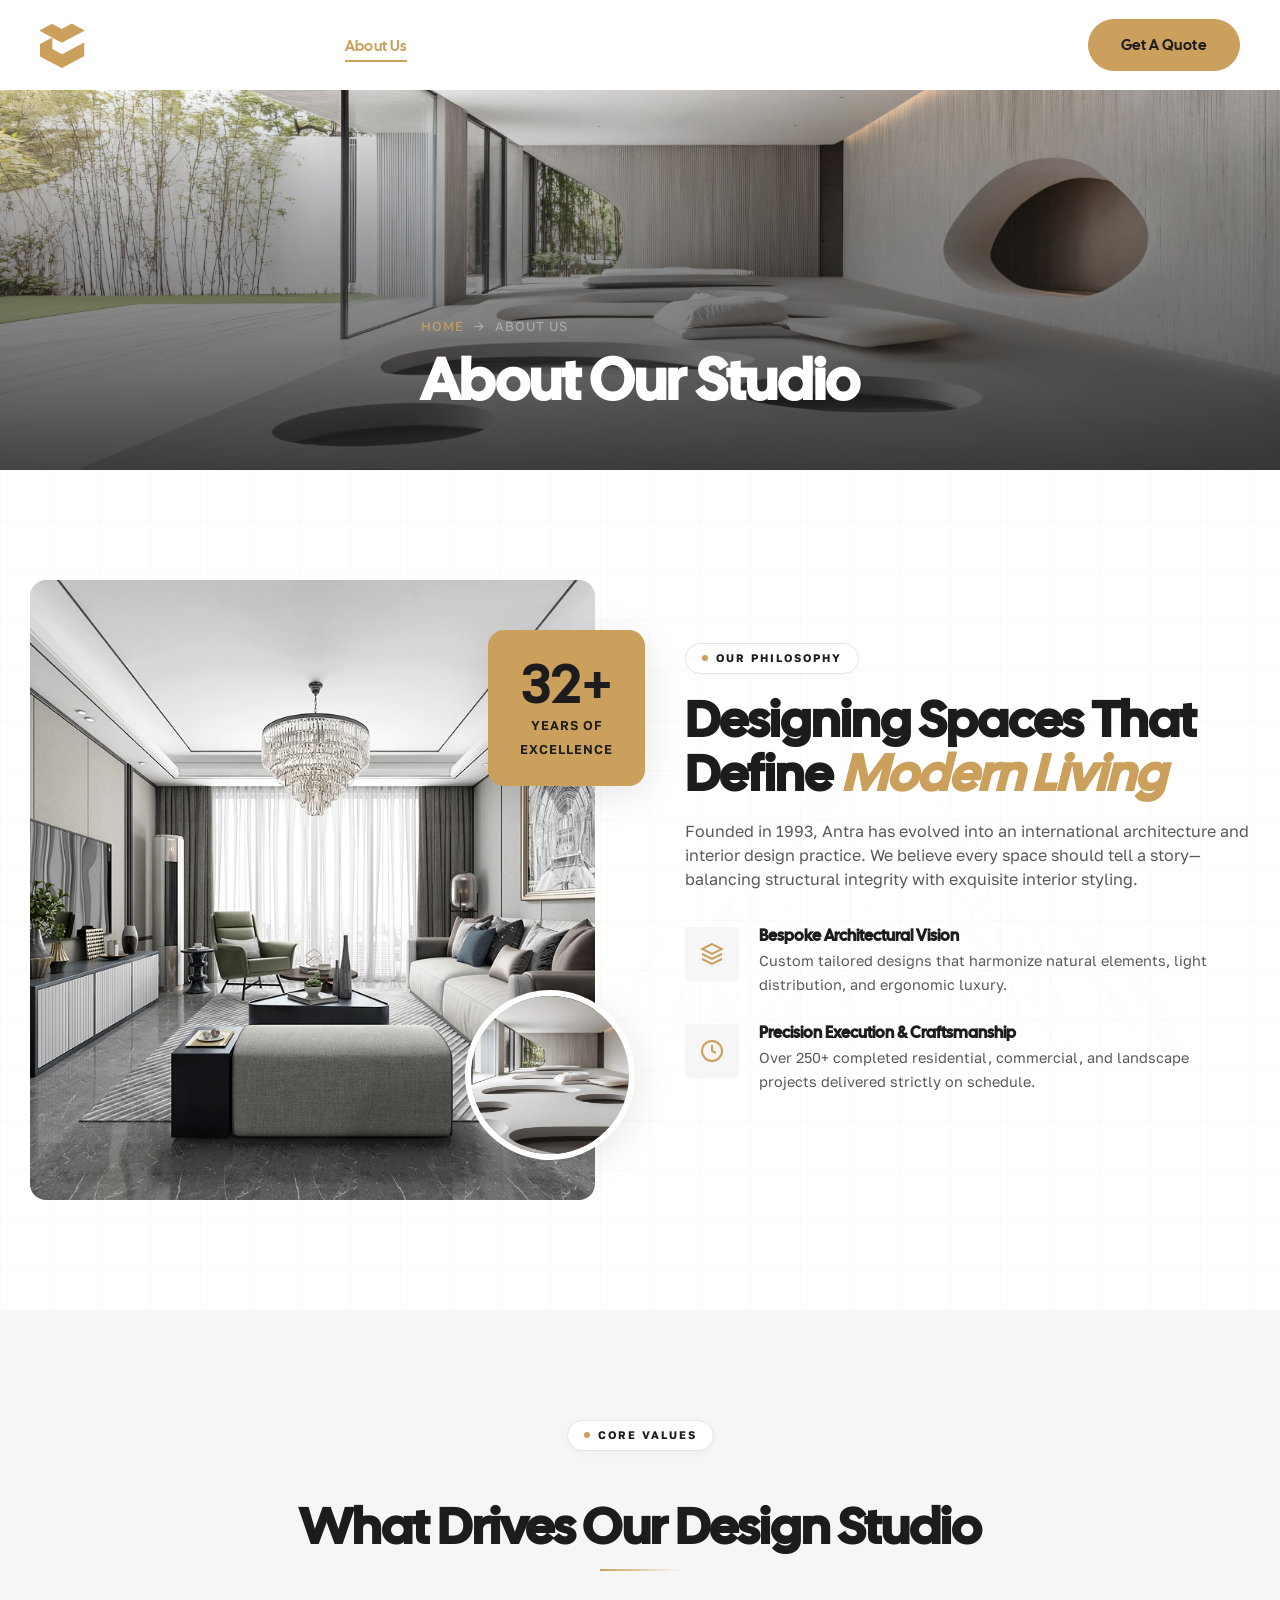
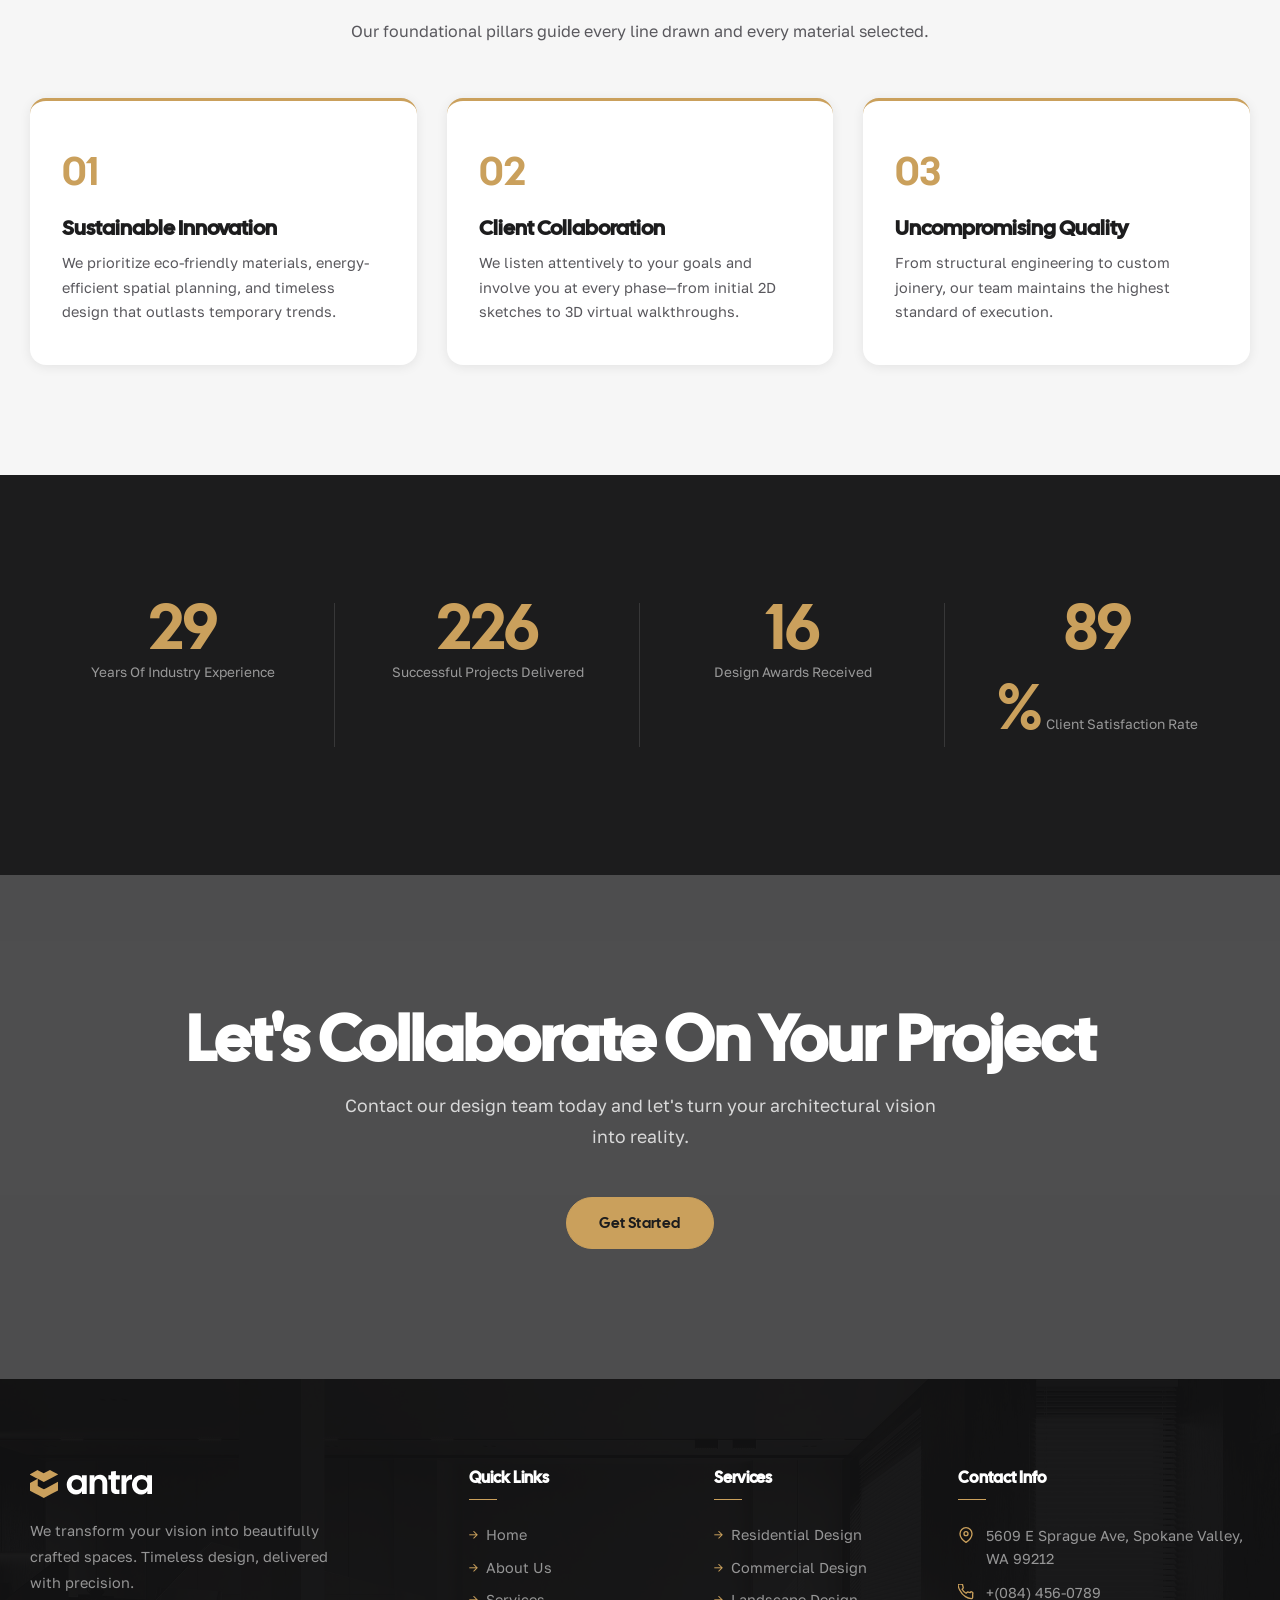
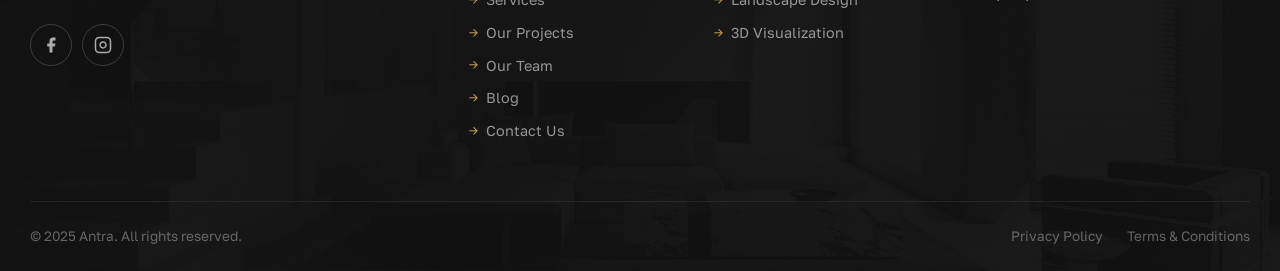
==== about.html @ c355e854 "Add new About Us and Our Team pages extracted from new zips with full animations and nav integration" ====
<!DOCTYPE html>
<html lang="en">
<head>
  <meta charset="UTF-8">
  <meta name="viewport" content="width=device-width, initial-scale=1.0">
  <title>About Us – Antra Architecture & Interior Design</title>
  <meta name="description" content="Learn about Antra's 32-year legacy of architectural excellence, spatial innovation, and interior design craftsmanship.">
  <link rel="preconnect" href="https://fonts.googleapis.com">
  <link rel="preconnect" href="https://fonts.gstatic.com" crossorigin>
  <link href="https://fonts.googleapis.com/css2?family=Cal+Sans&family=Golos+Text:wght@400;500;600;700;800;900&display=swap" rel="stylesheet">
  <link rel="stylesheet" href="assets/css/style.css">
</head>
<body>
  <!-- PAGE LOADER -->
  <div class="page-loader" id="page-loader">
    <div class="loader-inner">
      <div class="loader-logo">ANTRA</div>
      <div class="loader-bar"><div class="loader-bar-fill"></div></div>
    </div>
  </div>

  <!-- HEADER -->
  <header class="site-header scrolled" id="site-header">
    <div class="header-inner">
      <a href="index.html" class="logo">
        <img src="assets/images/logo.svg" alt="Antra Logo" onerror="this.style.display='none'; this.nextElementSibling.style.display='block'">
        <span class="logo-text" style="display:none">ANTRA</span>
      </a>
      <nav class="main-nav" id="main-nav">
        <ul>
          <li><a href="index.html">Home</a></li>
          <li><a href="about.html" class="active">About Us</a></li>
          <li><a href="services.html">Services</a></li>
          <li><a href="projects.html">Projects</a></li>
          <li><a href="team.html">Our Team</a></li>
          <li><a href="blog.html">Blog</a></li>
          <li><a href="contact.html">Contact Us</a></li>
        </ul>
      </nav>
      <div class="header-actions">
        <a href="tel:+4801236789" class="header-phone">
          <svg width="16" height="16" viewBox="0 0 24 24" fill="none" stroke="currentColor" stroke-width="2"><path d="M22 16.92v3a2 2 0 01-2.18 2 19.79 19.79 0 01-8.63-3.07A19.5 19.5 0 013.07 9.81 19.79 19.79 0 01.01 1.18 2 2 0 012 0h3a2 2 0 012 1.72c.127.96.361 1.903.7 2.81a2 2 0 01-.45 2.11L6.09 7.91a16 16 0 006 6l1.27-1.27a2 2 0 012.11-.45c.907.339 1.85.573 2.81.7A2 2 0 0122 14.92z"/></svg>
          (+480) 123 678 900
        </a>
        <a href="contact.html" class="btn btn-primary">Get a Quote</a>
        <button class="menu-toggle" id="menu-toggle" aria-label="Toggle menu"><span></span><span></span><span></span></button>
      </div>
    </div>
  </header>

  <!-- PAGE HERO -->
  <section class="page-hero" style="background-image: url('assets/images/breadcrumb-df.jpg')">
    <div class="page-hero-overlay"></div>
    <div class="container">
      <div class="page-hero-content">
        <div class="breadcrumb"><a href="index.html">Home</a><span>→</span><span>About Us</span></div>
        <h1 class="page-hero-title">About Our Studio</h1>
      </div>
    </div>
  </section>

  <!-- ABOUT INTRO / STORY -->
  <section class="section sketch-bg sketch-bg-1 blueprint-grid-bg">
    <div class="container">
      <div class="about-grid">
        <div class="about-images" data-anim="fadeRight">
          <div class="about-img-main">
            <img src="assets/images/h1-banner01.jpg" alt="Antra Architecture Studio" loading="lazy">
          </div>
          <div class="about-img-badge">
            <img src="assets/images/h1-slider1-280x300.jpg" alt="Design Detail" loading="lazy">
          </div>
          <div class="about-stat-card">
            <span class="stat-num">32+</span>
            <span class="stat-label">Years of<br>Excellence</span>
          </div>
        </div>

        <div class="about-content" data-anim="fadeLeft">
          <span class="section-tag">OUR PHILOSOPHY</span>
          <h2 class="section-title">Designing Spaces That Define <em>Modern Living</em></h2>
          <p class="section-desc">Founded in 1993, Antra has evolved into an international architecture and interior design practice. We believe every space should tell a story—balancing structural integrity with exquisite interior styling.</p>

          <div class="about-features" data-anim-stagger style="margin-top:30px">
            <div class="feature-item">
              <div class="feature-icon">
                <svg width="24" height="24" viewBox="0 0 24 24" fill="none" stroke="currentColor" stroke-width="2"><path d="M12 2L2 7l10 5 10-5-10-5zM2 17l10 5 10-5M2 12l10 5 10-5"/></svg>
              </div>
              <div class="feature-text">
                <h3>Bespoke Architectural Vision</h3>
                <p>Custom tailored designs that harmonize natural elements, light distribution, and ergonomic luxury.</p>
              </div>
            </div>

            <div class="feature-item">
              <div class="feature-icon">
                <svg width="24" height="24" viewBox="0 0 24 24" fill="none" stroke="currentColor" stroke-width="2"><circle cx="12" cy="12" r="10"/><path d="M12 6v6l4 2"/></svg>
              </div>
              <div class="feature-text">
                <h3>Precision Execution & Craftsmanship</h3>
                <p>Over 250+ completed residential, commercial, and landscape projects delivered strictly on schedule.</p>
              </div>
            </div>
          </div>
        </div>
      </div>
    </div>
  </section>

  <!-- MISSION & VISION VALUES -->
  <section class="section" style="background: var(--color-bg-light)">
    <div class="container">
      <div class="section-header centered" data-anim="fadeUp">
        <span class="section-tag">CORE VALUES</span>
        <h2 class="section-title">What drives our design studio</h2>
        <p class="section-desc">Our foundational pillars guide every line drawn and every material selected.</p>
      </div>

      <div style="display:grid; grid-template-columns: repeat(3, 1fr); gap: 30px; margin-top: 50px;" data-anim-stagger>
        <div style="background:var(--color-white); padding: 40px 32px; border-radius: 16px; box-shadow: var(--shadow-sm); border-top: 3px solid var(--color-primary);">
          <div style="font-family:var(--font-heading); font-size: 2.5rem; color: var(--color-primary); margin-bottom: 16px;">01</div>
          <h3 style="font-size: 1.3rem; margin-bottom: 12px; color: var(--color-secondary);">Sustainable Innovation</h3>
          <p style="font-size: 0.9rem; color: var(--color-text); line-height: 1.7;">We prioritize eco-friendly materials, energy-efficient spatial planning, and timeless design that outlasts temporary trends.</p>
        </div>

        <div style="background:var(--color-white); padding: 40px 32px; border-radius: 16px; box-shadow: var(--shadow-sm); border-top: 3px solid var(--color-primary);">
          <div style="font-family:var(--font-heading); font-size: 2.5rem; color: var(--color-primary); margin-bottom: 16px;">02</div>
          <h3 style="font-size: 1.3rem; margin-bottom: 12px; color: var(--color-secondary);">Client Collaboration</h3>
          <p style="font-size: 0.9rem; color: var(--color-text); line-height: 1.7;">We listen attentively to your goals and involve you at every phase—from initial 2D sketches to 3D virtual walkthroughs.</p>
        </div>

        <div style="background:var(--color-white); padding: 40px 32px; border-radius: 16px; box-shadow: var(--shadow-sm); border-top: 3px solid var(--color-primary);">
          <div style="font-family:var(--font-heading); font-size: 2.5rem; color: var(--color-primary); margin-bottom: 16px;">03</div>
          <h3 style="font-size: 1.3rem; margin-bottom: 12px; color: var(--color-secondary);">Uncompromising Quality</h3>
          <p style="font-size: 0.9rem; color: var(--color-text); line-height: 1.7;">From structural engineering to custom joinery, our team maintains the highest standard of execution.</p>
        </div>
      </div>
    </div>
  </section>

  <!-- STATS -->
  <section class="stats-section">
    <div class="container">
      <div class="stats-grid" data-anim-stagger>
        <div class="stat-item">
          <span class="stat-value" data-target="32">0</span>
          <span class="stat-desc">Years of industry experience</span>
        </div>
        <div class="stat-item">
          <span class="stat-value" data-target="250">0</span>
          <span class="stat-desc">Successful projects delivered</span>
        </div>
        <div class="stat-item">
          <span class="stat-value" data-target="18">0</span>
          <span class="stat-desc">Design awards received</span>
        </div>
        <div class="stat-item">
          <span class="stat-value" data-target="99">0</span>
          <span class="stat-suffix">%</span>
          <span class="stat-desc">Client satisfaction rate</span>
        </div>
      </div>
    </div>
  </section>

  <!-- CTA BANNER -->
  <section class="cta-section" style="background-image: url('assets/images/foter-bg.jpg')">
    <div class="cta-overlay"></div>
    <div class="container">
      <div class="cta-content" data-anim="fadeUp">
        <h2>Let's Collaborate on Your Project</h2>
        <p>Contact our design team today and let's turn your architectural vision into reality.</p>
        <a href="contact.html" class="btn btn-primary">Get Started</a>
      </div>
    </div>
  </section>

  <!-- FOOTER -->
  <footer class="site-footer" style="background-image: url('assets/images/foter-bg.jpg')">
    <div class="footer-overlay"></div>
    <div class="container">
      <div class="footer-grid">
        <div class="footer-brand">
          <a href="index.html" class="footer-logo"><img src="assets/images/logo.svg" alt="Antra" onerror="this.style.display='none'; this.nextElementSibling.style.display='block'"><span style="display:none;font-size:2rem;font-family:'Cal Sans',sans-serif;color:#fff">ANTRA</span></a>
          <p>We transform your vision into beautifully crafted spaces. Timeless design, delivered with precision.</p>
          <div class="footer-social">
            <a href="#" aria-label="Facebook"><svg width="18" height="18" viewBox="0 0 24 24" fill="currentColor"><path d="M18 2h-3a5 5 0 00-5 5v3H7v4h3v8h4v-8h3l1-4h-4V7a1 1 0 011-1h3z"/></svg></a>
            <a href="#" aria-label="Instagram"><svg width="18" height="18" viewBox="0 0 24 24" fill="none" stroke="currentColor" stroke-width="2"><rect x="2" y="2" width="20" height="20" rx="5"/><path d="M16 11.37A4 4 0 1112.63 8 4 4 0 0116 11.37z"/></svg></a>
          </div>
        </div>
        <div class="footer-col"><h4>Quick Links</h4><ul><li><a href="index.html">Home</a></li><li><a href="about.html">About Us</a></li><li><a href="services.html">Services</a></li><li><a href="projects.html">Our Projects</a></li><li><a href="team.html">Our Team</a></li><li><a href="blog.html">Blog</a></li><li><a href="contact.html">Contact Us</a></li></ul></div>
        <div class="footer-col"><h4>Services</h4><ul><li><a href="services.html">Residential Design</a></li><li><a href="services.html">Commercial Design</a></li><li><a href="services.html">Landscape Design</a></li><li><a href="services.html">3D Visualization</a></li></ul></div>
        <div class="footer-col"><h4>Contact Info</h4><ul class="footer-contact-list"><li><svg width="16" height="16" viewBox="0 0 24 24" fill="none" stroke="currentColor" stroke-width="2"><path d="M21 10c0 7-9 13-9 13s-9-6-9-13a9 9 0 0118 0z"/><circle cx="12" cy="10" r="3"/></svg>5609 E Sprague Ave, Spokane Valley, WA 99212</li><li><svg width="16" height="16" viewBox="0 0 24 24" fill="none" stroke="currentColor" stroke-width="2"><path d="M22 16.92v3a2 2 0 01-2.18 2 19.79 19.79 0 01-8.63-3.07A19.5 19.5 0 013.07 9.81 19.79 19.79 0 01.01 1.18 2 2 0 012 0h3a2 2 0 012 1.72c.127.96.361 1.903.7 2.81a2 2 0 01-.45 2.11L6.09 7.91a16 16 0 006 6l1.27-1.27a2 2 0 012.11-.45c.907.339 1.85.573 2.81.7A2 2 0 0122 14.92z"/></svg>+(084) 456-0789</li></ul></div>
      </div>
      <div class="footer-bottom">
        <p>© 2025 Antra. All rights reserved.</p>
        <div class="footer-bottom-links"><a href="#">Privacy Policy</a><a href="#">Terms & Conditions</a></div>
      </div>
    </div>
  </footer>
  <button class="scroll-top" id="scroll-top" aria-label="Scroll to top">↑</button>
  <script src="assets/js/main.js"></script>
</body>
</html>
---- assets/css/style.css ----
/* ============================================================
   ANTRA – Architecture & Interior Design
   Exact Theme Colors & Fonts from demo2.themelexus.com/antra/
   ============================================================ */

/* ---- Google Fonts ----------------------------------------- */
@import url('https://fonts.googleapis.com/css2?family=Cal+Sans&family=Golos+Text:wght@400;500;600;700;800;900&display=swap');

/* ---- Exact Theme CSS Variables (from --e-global-color-*) -- */
:root {
  /* EXACT COLORS from live theme */
  --color-primary:     #caa05c;   /* --e-global-color-primary  */
  --color-primary-dk:  #a07a3a;   /* darker shade for hover    */
  --color-primary-lt:  #d4b37a;   /* lighter shade             */
  --color-secondary:   #1c1c1d;   /* --e-global-color-secondary */
  --color-text:        #59585d;   /* --e-global-color-text     */
  --color-lighter:     #9f9fa4;   /* --e-global-color-lighter  */
  --color-dark:        #000000;   /* --e-global-color-dark     */
  --color-border:      #e3e3e8;   /* --e-global-color-border   */
  --color-bg-field:    #f6f6f6;   /* --e-global-color-backgroundfield */
  --color-white:       #ffffff;

  /* Derived */
  --color-dark-rich:   #1c1c1d;
  --color-dark-deeper: #111112;
  --color-bg-light:    #f6f6f6;
  --color-bg-section:  #f2f0eb;

  /* Fonts — exact from theme */
  --font-heading: 'Cal Sans', 'HelveticaNeue-Light', 'Helvetica Neue', Helvetica, Arial, serif;
  --font-body:    'Golos Text', 'HelveticaNeue-Light', 'Helvetica Neue', Helvetica, Arial, sans-serif;

  /* Layout */
  --header-h:       90px;
  --container-max:  1410px;
  --section-pad:    110px;
  --radius:         4px;
  --radius-lg:      16px;
  --radius-pill:    100px;

  /* Motion */
  --ease:       cubic-bezier(0.4, 0, 0.2, 1);
  --ease-out:   cubic-bezier(0, 0, 0.2, 1);
  --ease-spring:cubic-bezier(0.34, 1.56, 0.64, 1);
  --dur:        0.4s;

  --shadow-sm:  0 2px 12px rgba(0,0,0,0.08);
  --shadow:     0 8px 40px rgba(0,0,0,0.10);
  --shadow-lg:  0 20px 60px rgba(0,0,0,0.14);
  --shadow-xl:  0 30px 80px rgba(0,0,0,0.18);
}

/* ---- Reset & Base ----------------------------------------- */
*, *::before, *::after { box-sizing: border-box; margin: 0; padding: 0; }

html { scroll-behavior: smooth; font-size: 16px; -webkit-text-size-adjust: 100%; }

body {
  font-family: var(--font-body);
  color: var(--color-text);
  background: var(--color-white);
  line-height: 1.5;
  overflow-x: hidden;
  -webkit-font-smoothing: antialiased;
  -moz-osx-font-smoothing: grayscale;
}

img { max-width: 100%; height: auto; display: block; }
a { text-decoration: none; color: inherit; transition: color var(--dur) var(--ease); }
ul { list-style: none; }
button { cursor: pointer; border: none; background: none; font-family: inherit; }
::selection { background: var(--color-primary); color: var(--color-white); text-shadow: none; }

/* ---- Container -------------------------------------------- */
.container {
  max-width: var(--container-max);
  margin: 0 auto;
  padding: 0 30px;
}
@media (max-width: 767px) { .container { padding: 0 15px; } }

.section { padding: var(--section-pad) 0; }

/* ---- Typography ------------------------------------------- */
h1, h2, h3, h4, h5, h6 {
  font-family: var(--font-heading);
  color: var(--color-secondary);
  line-height: 1.066666;
  margin: 0 0 .8em;
  text-transform: capitalize;
}

h1 { font-size: clamp(3rem, 6vw, 5rem); }
h2 { font-size: clamp(2.2rem, 4vw, 3.75rem); }
h3 { font-size: clamp(1.8rem, 3vw, 3.125rem); }
h4 { font-size: clamp(1.5rem, 2.5vw, 2.5rem); }
h5 { font-size: 1.875rem; }
h6 { font-size: 1.25rem; }

/* ---- Section Tag (Pill style with dot as in live screenshot) ---- */
.section-tag {
  display: inline-flex;
  align-items: center;
  gap: 8px;
  font-family: var(--font-body);
  font-size: 11px;
  font-weight: 700;
  letter-spacing: 2px;
  text-transform: uppercase;
  color: var(--color-secondary);
  background: var(--color-white);
  border: 1px solid var(--color-border);
  padding: 6px 16px;
  border-radius: var(--radius-pill);
  margin-bottom: 18px;
  box-shadow: 0 2px 10px rgba(0,0,0,0.03);
}

.section-tag::before {
  content: '';
  width: 6px;
  height: 6px;
  border-radius: 50%;
  background: var(--color-primary);
  display: inline-block;
}

/* ---- Heading Sketch Line Accents -------------------------- */
.section-title {
  font-size: clamp(2rem, 4vw, 3.4rem);
  line-height: 1.066666;
  color: var(--color-secondary);
  margin-bottom: 18px;
  text-transform: capitalize;
  position: relative;
}

.section-title em { font-style: italic; color: var(--color-primary); }

/* Architectural sketch line below section titles */
.section-header.centered .section-title::after,
.section-title.has-sketch-line::after {
  content: '';
  display: block;
  width: 80px;
  height: 2px;
  background: linear-gradient(90deg, var(--color-primary) 0%, transparent 100%);
  margin: 16px auto 0;
  position: relative;
}

.section-header:not(.centered) .section-title::after {
  content: '';
  display: block;
  width: 80px;
  height: 2px;
  background: linear-gradient(90deg, var(--color-primary) 0%, transparent 100%);
  margin-top: 16px;
}

/* ---- Architectural Background Sketch Overlay Classes ------ */
.sketch-bg {
  position: relative;
}

.sketch-bg::before {
  content: '';
  position: absolute;
  inset: 0;
  background-repeat: no-repeat;
  background-position: center right;
  background-size: contain;
  opacity: 0.14;
  pointer-events: none;
  z-index: 0;
}

/* Single right sketch */
.sketch-bg-1::before {
  background-image: url('../images/h1-bg01.png');
  background-position: center right;
  background-size: 650px;
  opacity: 0.16;
}

/* Single left sketch */
.sketch-bg-2::before {
  background-image: url('../images/h1-bg02.png');
  background-position: center left;
  background-size: 650px;
  opacity: 0.16;
}

/* Center full-width building wireframe sketch */
.sketch-bg-4::before {
  background-image: url('../images/h1-bg04.png');
  background-position: center center;
  background-size: cover;
  opacity: 0.12;
}

/* Deco sketch overlay */
.sketch-bg-deco::before {
  background-image: url('../images/Deco-contact-2.png');
  background-position: top right;
  background-size: 420px;
  opacity: 0.18;
}

/* Dual-sided architectural wireframe sketch (both left & right sides, as in live screenshot) */
.sketch-bg-both {
  position: relative;
}
.sketch-bg-both::before {
  content: '';
  position: absolute;
  inset: 0;
  background-image: url('../images/h1-bg01.png'), url('../images/h1-bg02.png');
  background-position: bottom left, bottom right;
  background-repeat: no-repeat, no-repeat;
  background-size: 550px auto, 550px auto;
  opacity: 0.16;
  pointer-events: none;
  z-index: 0;
}

/* Newsletter section light-bg architectural wireframe (matching exact live screenshot) */
.sketch-bg-newsletter {
  position: relative;
  background-color: #faf9f6 !important;
}
.sketch-bg-newsletter::before {
  content: '';
  position: absolute;
  inset: 0;
  background-image: url('../images/h1-bg04.png'), url('../images/h1-bg01.png');
  background-position: center center, center right;
  background-repeat: no-repeat, no-repeat;
  background-size: cover, 600px auto;
  opacity: 0.18;
  pointer-events: none;
  z-index: 0;
}
.sketch-bg-newsletter::after {
  content: '';
  position: absolute;
  inset: 0;
  background-image: url('../images/h1-bg02.png');
  background-position: center left;
  background-repeat: no-repeat;
  background-size: 600px auto;
  opacity: 0.18;
  pointer-events: none;
  z-index: 0;
}

/* Structural Blueprint Grid Background Overlay */
.blueprint-grid-bg {
  position: relative;
}
.blueprint-grid-bg::after {
  content: '';
  position: absolute;
  inset: 0;
  background-image: 
    linear-gradient(to right, rgba(202, 160, 92, 0.05) 1px, transparent 1px),
    linear-gradient(to bottom, rgba(202, 160, 92, 0.05) 1px, transparent 1px);
  background-size: 50px 50px;
  pointer-events: none;
  z-index: 0;
}

.section > .container {
  position: relative;
  z-index: 1;
}

.section-header {
  display: flex;
  justify-content: space-between;
  align-items: flex-end;
  margin-bottom: 55px;
  gap: 30px;
}

.section-header.centered {
  flex-direction: column;
  align-items: center;
  text-align: center;
}

.section-header.centered .section-desc { margin: 0 auto; }

/* ---- Buttons ---------------------------------------------- */
.btn {
  display: inline-flex;
  align-items: center;
  gap: 10px;
  padding: 14px 32px;
  font-family: var(--font-heading);
  font-size: 15px;
  font-weight: 400;
  letter-spacing: 0.4px;
  border-radius: var(--radius-pill);
  transition: all var(--dur) var(--ease);
  white-space: nowrap;
  text-transform: capitalize;
  position: relative;
  overflow: hidden;
}

.btn::before {
  content: '';
  position: absolute;
  inset: 0;
  background: rgba(255,255,255,0.12);
  opacity: 0;
  transition: opacity var(--dur);
}
.btn:hover::before { opacity: 1; }

.btn-primary {
  background: var(--color-primary);
  color: var(--color-secondary);
  border: 1px solid var(--color-primary);
}
.btn-primary:hover {
  background: var(--color-primary-dk);
  border-color: var(--color-primary-dk);
  color: var(--color-white);
  transform: translateY(-2px);
  box-shadow: 0 10px 30px rgba(202,160,92,0.35);
}

.btn-outline {
  border: 1px solid rgba(159,159,164,0.64);
  color: var(--color-secondary);
  background: transparent;
}
.btn-outline:hover {
  background: var(--color-secondary);
  color: var(--color-white);
  border-color: var(--color-secondary);
}

.btn-outline-light {
  border: 1px solid rgba(255,255,255,0.6);
  color: var(--color-white);
}
.btn-outline-light:hover {
  background: rgba(255,255,255,0.12);
  border-color: var(--color-white);
}

.btn-dark {
  background: var(--color-secondary);
  color: var(--color-white);
  border: 1px solid var(--color-secondary);
}
.btn-dark:hover {
  background: var(--color-primary);
  border-color: var(--color-primary);
  color: var(--color-secondary);
  transform: translateY(-2px);
}

.btn-light {
  background: var(--color-white);
  color: var(--color-secondary);
}
.btn-light:hover {
  background: var(--color-primary);
  color: var(--color-secondary);
  transform: translateY(-2px);
}

/* Arrow button style (from theme) */
.btn-arrow {
  font-family: var(--font-heading);
  font-size: 15px;
  border: 1px solid rgba(159,159,164,0.64);
  color: var(--color-secondary);
  padding: 9px 30px 9px 30px;
  border-radius: var(--radius-pill);
  display: inline-flex;
  align-items: center;
  gap: 10px;
  transition: all var(--dur) var(--ease);
}
.btn-arrow .arrow-icon {
  width: 36px; height: 36px;
  background: var(--color-primary);
  border-radius: 50%;
  display: flex;
  align-items: center;
  justify-content: center;
  color: var(--color-white);
  transform: rotate(-45deg);
  transition: transform var(--dur) var(--ease-spring);
  flex-shrink: 0;
}
.btn-arrow:hover .arrow-icon { transform: rotate(0deg); }
.btn-arrow:hover { border-color: var(--color-secondary); }

/* ============================================================
   SCROLL ANIMATIONS — defined upfront
   ============================================================ */

/* Base: all animatable elements start invisible */
[data-anim] {
  opacity: 0;
  will-change: transform, opacity;
  transition: opacity 0.8s var(--ease-out), transform 0.8s var(--ease-out);
}

[data-anim="fadeUp"]       { transform: translateY(50px); }
[data-anim="fadeDown"]     { transform: translateY(-50px); }
[data-anim="fadeLeft"]     { transform: translateX(-60px); }
[data-anim="fadeRight"]    { transform: translateX(60px); }
[data-anim="zoomIn"]       { transform: scale(0.85); }
[data-anim="zoomOut"]      { transform: scale(1.15); }
[data-anim="flipX"]        { transform: perspective(1000px) rotateX(-20deg); }
[data-anim="slideUp"]      { transform: translateY(80px); }

/* Staggered children */
[data-anim-stagger] > * {
  opacity: 0;
  transform: translateY(40px);
  transition: opacity 0.6s var(--ease-out), transform 0.6s var(--ease-out);
}
[data-anim-stagger].in-view > *:nth-child(1)  { transition-delay: 0.05s; }
[data-anim-stagger].in-view > *:nth-child(2)  { transition-delay: 0.15s; }
[data-anim-stagger].in-view > *:nth-child(3)  { transition-delay: 0.25s; }
[data-anim-stagger].in-view > *:nth-child(4)  { transition-delay: 0.35s; }
[data-anim-stagger].in-view > *:nth-child(5)  { transition-delay: 0.45s; }
[data-anim-stagger].in-view > *:nth-child(6)  { transition-delay: 0.55s; }
[data-anim-stagger].in-view > *:nth-child(7)  { transition-delay: 0.65s; }
[data-anim-stagger].in-view > *:nth-child(8)  { transition-delay: 0.75s; }
[data-anim-stagger].in-view > *:nth-child(n+9){ transition-delay: 0.85s; }
[data-anim-stagger].in-view > * { opacity: 1; transform: none; }

/* Triggered state */
[data-anim].in-view { opacity: 1; transform: none; }

/* Delay utilities */
[data-delay="100"] { transition-delay: 0.1s; }
[data-delay="200"] { transition-delay: 0.2s; }
[data-delay="300"] { transition-delay: 0.3s; }
[data-delay="400"] { transition-delay: 0.4s; }
[data-delay="500"] { transition-delay: 0.5s; }
[data-delay="600"] { transition-delay: 0.6s; }
[data-delay="700"] { transition-delay: 0.7s; }

/* Text reveal wipe */
.text-reveal-wrap { overflow: hidden; }
.text-reveal {
  display: block;
  transform: translateY(110%);
  transition: transform 0.85s var(--ease-out);
}
.text-reveal.in-view { transform: translateY(0); }

/* Line draw (for dividers) */
.line-draw {
  display: block;
  width: 0;
  height: 2px;
  background: var(--color-primary);
  transition: width 1.2s var(--ease-out);
}
.line-draw.in-view { width: 100%; }

/* Parallax wrapper */
.parallax-img { overflow: hidden; }
.parallax-img img {
  transform: scale(1.15);
  transition: transform 0.1s linear;
  will-change: transform;
}

/* ============================================================
   PAGE LOADER
   ============================================================ */
.page-loader {
  position: fixed;
  inset: 0;
  background: var(--color-secondary);
  z-index: 9999;
  display: flex;
  align-items: center;
  justify-content: center;
  transition: opacity 0.6s var(--ease), visibility 0.6s;
}
.page-loader.hidden { opacity: 0; visibility: hidden; pointer-events: none; }

.loader-inner {
  display: flex;
  flex-direction: column;
  align-items: center;
  gap: 20px;
}

.loader-logo {
  font-family: var(--font-heading);
  font-size: 3.5rem;
  color: var(--color-white);
  letter-spacing: 8px;
  animation: loaderPulse 1.8s ease infinite;
}

.loader-bar {
  width: 120px;
  height: 2px;
  background: rgba(255,255,255,0.15);
  border-radius: 2px;
  overflow: hidden;
}
.loader-bar-fill {
  height: 100%;
  background: var(--color-primary);
  animation: loaderFill 1.4s ease forwards;
}

@keyframes loaderPulse {
  0%, 100% { opacity: 1; }
  50% { opacity: 0.4; }
}
@keyframes loaderFill {
  from { width: 0; }
  to { width: 100%; }
}

/* ============================================================
   HEADER
   ============================================================ */
.site-header {
  position: fixed;
  top: 0; left: 0; right: 0;
  z-index: 996;
  height: var(--header-h);
  transition: background var(--dur) var(--ease), box-shadow var(--dur) var(--ease), height var(--dur);
}

.site-header.scrolled {
  background: rgba(255,255,255,0.97);
  backdrop-filter: blur(20px);
  -webkit-backdrop-filter: blur(20px);
  box-shadow: 0 1px 30px rgba(0,0,0,0.08);
  height: 74px;
}

.header-inner {
  display: flex;
  align-items: center;
  justify-content: space-between;
  height: 100%;
  padding: 0 40px;
  max-width: var(--container-max);
  margin: 0 auto;
}

/* Logo */
.logo { display: flex; align-items: center; gap: 0; }
.logo img { height: 46px; width: auto; transition: opacity var(--dur); }
.logo-text {
  font-family: var(--font-heading);
  font-size: 1.8rem;
  color: var(--color-white);
  letter-spacing: 4px;
  transition: color var(--dur);
}
.site-header.scrolled .logo-text { color: var(--color-secondary); }

/* Nav */
.main-nav ul { display: flex; align-items: center; gap: 38px; }

.main-nav a {
  font-family: var(--font-heading);
  font-size: 15px;
  color: var(--color-white);
  letter-spacing: 0.3px;
  text-transform: capitalize;
  position: relative;
  padding-bottom: 4px;
}

.main-nav a::after {
  content: '';
  position: absolute;
  bottom: -2px; left: 0;
  width: 0; height: 1.5px;
  background: var(--color-primary);
  transition: width 0.35s var(--ease);
}

.main-nav a:hover::after,
.main-nav a.active::after { width: 100%; }

.main-nav a:hover { color: var(--color-primary); }
.main-nav a.active { color: var(--color-primary); }

.site-header.scrolled .main-nav a { color: var(--color-secondary); }
.site-header.scrolled .main-nav a:hover,
.site-header.scrolled .main-nav a.active { color: var(--color-primary); }

/* Header actions */
.header-actions { display: flex; align-items: center; gap: 16px; }

.header-phone {
  display: flex;
  align-items: center;
  gap: 8px;
  color: rgba(255,255,255,0.9);
  font-size: 14px;
  font-weight: 500;
  transition: color var(--dur);
}
.site-header.scrolled .header-phone { color: var(--color-secondary); }
.header-phone:hover { color: var(--color-primary) !important; }

/* Mobile toggle */
.menu-toggle {
  display: none;
  flex-direction: column;
  gap: 5px;
  padding: 8px;
  cursor: pointer;
}
.menu-toggle span {
  display: block;
  width: 24px; height: 1.5px;
  background: var(--color-white);
  transition: all var(--dur) var(--ease);
  transform-origin: center;
}
.site-header.scrolled .menu-toggle span { background: var(--color-secondary); }
.menu-toggle.active span:nth-child(1) { transform: translateY(6.5px) rotate(45deg); }
.menu-toggle.active span:nth-child(2) { opacity: 0; transform: scaleX(0); }
.menu-toggle.active span:nth-child(3) { transform: translateY(-6.5px) rotate(-45deg); }

/* ============================================================
   HERO SLIDER
   ============================================================ */
.hero {
  position: relative;
  height: 100vh;
  min-height: 680px;
  overflow: hidden;
}

.hero-slider { position: relative; width: 100%; height: 100%; }

.hero-slide {
  position: absolute;
  inset: 0;
  background-size: cover;
  background-position: center;
  opacity: 0;
  transition: opacity 1.4s ease;
  display: flex;
  align-items: center;
}
.hero-slide.active { opacity: 1; z-index: 1; }

.hero-overlay {
  position: absolute;
  inset: 0;
  background: linear-gradient(120deg,
    rgba(28,28,29,0.72) 0%,
    rgba(28,28,29,0.45) 55%,
    rgba(28,28,29,0.15) 100%);
}

.hero-content {
  position: relative;
  z-index: 2;
  padding: 0 100px;
  max-width: 860px;
}

.hero-tag {
  display: inline-block;
  font-size: 13px;
  font-weight: 600;
  letter-spacing: 3px;
  text-transform: uppercase;
  color: var(--color-primary);
  margin-bottom: 22px;
  animation: heroTagAnim 1s ease 0.2s both;
}

@keyframes heroTagAnim {
  from { opacity: 0; transform: translateY(20px); }
  to   { opacity: 1; transform: none; }
}

.hero-title {
  font-size: clamp(3.2rem, 6.5vw, 6rem);
  color: var(--color-white);
  line-height: 1.05;
  margin-bottom: 26px;
  animation: heroTitleAnim 1s ease 0.35s both;
}

.hero-title em { font-style: italic; color: var(--color-primary); }

@keyframes heroTitleAnim {
  from { opacity: 0; transform: translateY(35px); }
  to   { opacity: 1; transform: none; }
}

.hero-subtitle {
  font-size: 1.1rem;
  color: rgba(255,255,255,0.82);
  margin-bottom: 44px;
  max-width: 530px;
  line-height: 1.75;
  animation: heroSubAnim 1s ease 0.5s both;
}

@keyframes heroSubAnim {
  from { opacity: 0; transform: translateY(25px); }
  to   { opacity: 1; transform: none; }
}

.hero-actions {
  display: flex;
  gap: 16px;
  flex-wrap: wrap;
  animation: heroActAnim 1s ease 0.65s both;
}

@keyframes heroActAnim {
  from { opacity: 0; transform: translateY(20px); }
  to   { opacity: 1; transform: none; }
}

/* Hero scroll indicator */
.hero-scroll {
  position: absolute;
  bottom: 36px;
  left: 50%;
  transform: translateX(-50%);
  z-index: 10;
  display: flex;
  flex-direction: column;
  align-items: center;
  gap: 8px;
  color: rgba(255,255,255,0.7);
  font-size: 11px;
  letter-spacing: 2px;
  text-transform: uppercase;
  animation: heroActAnim 1s ease 1s both;
}

.scroll-line {
  width: 1px;
  height: 40px;
  background: rgba(255,255,255,0.4);
  position: relative;
  overflow: hidden;
}
.scroll-line::after {
  content: '';
  position: absolute;
  top: -100%;
  left: 0;
  width: 100%;
  height: 100%;
  background: var(--color-primary);
  animation: scrollDrop 1.5s ease infinite;
}
@keyframes scrollDrop {
  0%   { top: -100%; }
  100% { top: 200%; }
}

/* Hero Nav Arrows */
.hero-arrow {
  position: absolute;
  top: 50%;
  transform: translateY(-50%);
  z-index: 10;
  width: 52px; height: 52px;
  border-radius: 50%;
  border: 1px solid rgba(255,255,255,0.35);
  background: rgba(255,255,255,0.08);
  backdrop-filter: blur(10px);
  color: var(--color-white);
  font-size: 1.3rem;
  display: flex;
  align-items: center;
  justify-content: center;
  transition: all var(--dur) var(--ease-spring);
}
.hero-arrow:hover {
  background: var(--color-primary);
  border-color: var(--color-primary);
  transform: translateY(-50%) scale(1.05);
}
.hero-prev { left: 30px; }
.hero-next { right: 30px; }

/* Hero Dots */
.hero-dots {
  position: absolute;
  bottom: 36px;
  right: 60px;
  z-index: 10;
  display: flex;
  flex-direction: column;
  gap: 8px;
}
.hero-dot {
  width: 2px; height: 24px;
  background: rgba(255,255,255,0.3);
  border-radius: 2px;
  transition: all var(--dur);
  cursor: pointer;
}
.hero-dot.active { background: var(--color-primary); height: 40px; }

/* ============================================================
   BANNER STRIP
   ============================================================ */
.banner-strip {
  background: var(--color-secondary);
  padding: 26px 0;
  overflow: hidden;
}
.banner-strip-inner {
  max-width: var(--container-max);
  margin: 0 auto;
  padding: 0 30px;
  display: flex;
  align-items: center;
  justify-content: center;
  gap: 48px;
  flex-wrap: wrap;
}
.strip-item {
  display: flex;
  align-items: center;
  gap: 12px;
  color: rgba(255,255,255,0.85);
  font-size: 14px;
  font-weight: 500;
  letter-spacing: 0.5px;
  transition: color var(--dur);
}
.strip-item:hover { color: var(--color-primary); }
.strip-item svg { color: var(--color-primary); flex-shrink: 0; }
.strip-divider { color: var(--color-primary); opacity: 0.5; font-size: 1.3rem; }

/* ============================================================
   ABOUT SECTION
   ============================================================ */
.about-grid {
  display: grid;
  grid-template-columns: 1fr 1fr;
  gap: 90px;
  align-items: center;
}

.about-images { position: relative; }

.about-img-main {
  border-radius: var(--radius-lg);
  overflow: hidden;
}
.about-img-main img {
  width: 100%;
  height: 620px;
  object-fit: cover;
  transition: transform 0.8s var(--ease);
}
.about-img-main:hover img { transform: scale(1.04); }

.about-img-badge {
  position: absolute;
  bottom: 40px;
  right: -40px;
  width: 170px; height: 170px;
  border-radius: 50%;
  overflow: hidden;
  border: 6px solid var(--color-white);
  box-shadow: var(--shadow);
}
.about-img-badge img { width: 100%; height: 100%; object-fit: cover; }

.about-stat-card {
  position: absolute;
  top: 50px;
  right: -50px;
  background: var(--color-primary);
  padding: 26px 32px;
  border-radius: var(--radius-lg);
  text-align: center;
  box-shadow: var(--shadow);
}
.about-stat-card .stat-num {
  display: block;
  font-family: var(--font-heading);
  font-size: 3.5rem;
  color: var(--color-secondary);
  line-height: 1;
}
.about-stat-card .stat-label {
  font-size: 0.8rem;
  font-weight: 600;
  letter-spacing: 1px;
  text-transform: uppercase;
  color: var(--color-secondary);
}

.about-content .section-desc { margin-bottom: 36px; }

.about-features { display: flex; flex-direction: column; gap: 26px; margin-bottom: 42px; }

.feature-item { display: flex; gap: 20px; align-items: flex-start; }

.feature-icon {
  flex-shrink: 0;
  width: 54px; height: 54px;
  background: var(--color-bg-light);
  border-radius: var(--radius);
  display: flex;
  align-items: center;
  justify-content: center;
  color: var(--color-primary);
  transition: all var(--dur) var(--ease-spring);
}
.feature-item:hover .feature-icon {
  background: var(--color-primary);
  color: var(--color-secondary);
  transform: rotate(-5deg) scale(1.1);
}
.feature-text h3 { font-size: 1rem; color: var(--color-secondary); margin-bottom: 5px; }
.feature-text p { font-size: 0.9rem; color: var(--color-text); line-height: 1.7; margin: 0; }

/* Experience badge */
.experience-badge {
  display: inline-flex;
  align-items: center;
  gap: 16px;
  background: var(--color-bg-light);
  border-radius: var(--radius-pill);
  padding: 16px 28px;
  margin-top: 10px;
}
.experience-badge .badge-num {
  font-family: var(--font-heading);
  font-size: 3rem;
  color: var(--color-primary);
  line-height: 1;
}
.experience-badge .badge-text {
  font-size: 0.85rem;
  line-height: 1.4;
  color: var(--color-text);
  max-width: 100px;
}

/* ============================================================
   SERVICES TABS
   ============================================================ */
.services-section { background: var(--color-bg-light); }

.services-tab-nav {
  display: flex;
  flex-wrap: nowrap;
  overflow-x: auto;
  background: var(--color-white);
  border-radius: var(--radius-lg) var(--radius-lg) 0 0;
  border-bottom: 1px solid var(--color-border);
  scrollbar-width: none;
}
.services-tab-nav::-webkit-scrollbar { display: none; }

.tab-btn {
  padding: 20px 28px;
  font-family: var(--font-heading);
  font-size: 15px;
  color: var(--color-lighter);
  background: transparent;
  border-bottom: 2px solid transparent;
  transition: all var(--dur) var(--ease);
  white-space: nowrap;
  text-transform: capitalize;
  cursor: pointer;
  position: relative;
}
.tab-btn.active,
.tab-btn:hover {
  color: var(--color-primary);
  border-bottom-color: var(--color-primary);
}

.services-tab-content {
  background: var(--color-white);
  border-radius: 0 0 var(--radius-lg) var(--radius-lg);
  box-shadow: var(--shadow);
}
.tab-panel { display: none; padding: 65px; }
.tab-panel.active { display: block; animation: tabFadeIn 0.4s var(--ease-out); }

@keyframes tabFadeIn {
  from { opacity: 0; transform: translateY(12px); }
  to   { opacity: 1; transform: none; }
}

.tab-panel-grid {
  display: grid;
  grid-template-columns: 1fr 1fr;
  gap: 65px;
  align-items: center;
}

.tab-panel-text h3 { font-size: 2.2rem; margin-bottom: 18px; }
.tab-panel-text p { color: var(--color-text); margin-bottom: 28px; line-height: 1.8; margin: 0 0 28px; }

.service-list { margin-bottom: 38px; }
.service-list li {
  padding: 10px 0;
  border-bottom: 1px solid var(--color-border);
  color: var(--color-text);
  font-size: 0.95rem;
  display: flex;
  align-items: center;
  gap: 12px;
}
.service-list li::before {
  content: '';
  width: 8px; height: 8px;
  border-radius: 50%;
  background: var(--color-primary);
  flex-shrink: 0;
}

.tab-panel-img {
  border-radius: var(--radius-lg);
  overflow: hidden;
}
.tab-panel-img img {
  width: 100%;
  height: 440px;
  object-fit: cover;
  transition: transform 0.7s ease;
}
.tab-panel-img:hover img { transform: scale(1.05); }

/* ============================================================
   STATS
   ============================================================ */
.stats-section { background: var(--color-secondary); padding: 80px 0; }

.stats-grid {
  display: grid;
  grid-template-columns: repeat(4, 1fr);
  gap: 0;
  position: relative;
}

.stat-item {
  padding: 40px 30px;
  text-align: center;
  position: relative;
  transition: transform var(--dur) var(--ease-spring);
}
.stat-item:not(:last-child)::after {
  content: '';
  position: absolute;
  top: 20%;
  right: 0;
  width: 1px;
  height: 60%;
  background: rgba(255,255,255,0.12);
}
.stat-item:hover { transform: translateY(-6px); }

.stat-value {
  display: block;
  font-family: var(--font-heading);
  font-size: clamp(3.5rem, 5vw, 5.5rem);
  color: var(--color-primary);
  line-height: 1;
  letter-spacing: -1px;
}
.stat-suffix { font-family: var(--font-heading); color: var(--color-primary); font-size: 4rem; }

.stat-desc {
  color: rgba(255,255,255,0.55);
  font-size: 0.85rem;
  margin-top: 12px;
  line-height: 1.6;
  text-transform: capitalize;
}

/* ============================================================
   PROCESS SECTION
   ============================================================ */
.process-grid {
  display: grid;
  grid-template-columns: 1fr 1fr;
  gap: 80px;
  align-items: center;
}
.process-content .section-desc { margin-bottom: 42px; }

.process-steps { display: flex; flex-direction: column; gap: 0; }

.process-step {
  display: flex;
  gap: 26px;
  align-items: flex-start;
  padding: 28px 30px;
  border-left: 3px solid transparent;
  transition: all var(--dur) var(--ease);
  border-bottom: 1px solid var(--color-border);
  position: relative;
}

.process-step:first-child { border-top: 1px solid var(--color-border); }

.process-step::before {
  content: '';
  position: absolute;
  left: -3px;
  top: 0; bottom: 0;
  width: 3px;
  background: var(--color-primary);
  transform: scaleY(0);
  transform-origin: top;
  transition: transform 0.4s var(--ease-out);
}
.process-step:hover::before { transform: scaleY(1); }
.process-step:hover { background: var(--color-bg-light); }

.step-num {
  font-family: var(--font-heading);
  font-size: 2.8rem;
  color: var(--color-primary);
  opacity: 0.35;
  line-height: 1;
  min-width: 55px;
  transition: opacity var(--dur);
}
.process-step:hover .step-num { opacity: 1; }

.step-body h3 { font-size: 1.15rem; margin-bottom: 8px; color: var(--color-secondary); }
.step-body p { font-size: 0.9rem; color: var(--color-text); line-height: 1.7; margin: 0; }

.process-img-stack { position: relative; }
.process-img-main {
  width: 100%;
  height: 520px;
  object-fit: cover;
  border-radius: var(--radius-lg);
  box-shadow: var(--shadow-lg);
}
.process-img-secondary {
  position: absolute;
  bottom: -50px;
  right: -50px;
  width: 240px;
  height: 240px;
  object-fit: cover;
  border-radius: var(--radius-lg);
  border: 6px solid var(--color-white);
  box-shadow: var(--shadow);
}

/* ============================================================
   PROJECTS GRID
   ============================================================ */
.projects-filter {
  display: flex;
  gap: 10px;
  flex-wrap: wrap;
  margin-bottom: 44px;
}
.filter-btn {
  padding: 9px 24px;
  border: 1px solid var(--color-border);
  border-radius: var(--radius-pill);
  font-family: var(--font-heading);
  font-size: 14px;
  color: var(--color-text);
  transition: all var(--dur) var(--ease-spring);
  cursor: pointer;
}
.filter-btn.active,
.filter-btn:hover {
  background: var(--color-secondary);
  border-color: var(--color-secondary);
  color: var(--color-white);
  transform: scale(1.03);
}

.projects-grid {
  display: grid;
  grid-template-columns: repeat(3, 1fr);
  gap: 28px;
}
.project-card {
  border-radius: var(--radius-lg);
  overflow: hidden;
  box-shadow: var(--shadow-sm);
  background: var(--color-white);
  transition: all 0.5s var(--ease-out);
}
.project-card:hover {
  transform: translateY(-10px);
  box-shadow: var(--shadow-xl);
}
.project-img-wrap { position: relative; overflow: hidden; }
.project-img-wrap img {
  width: 100%;
  height: 280px;
  object-fit: cover;
  transition: transform 0.7s ease;
}
.project-card:hover .project-img-wrap img { transform: scale(1.08); }

.project-overlay {
  position: absolute;
  inset: 0;
  background: rgba(28,28,29,0.6);
  display: flex;
  align-items: center;
  justify-content: center;
  opacity: 0;
  transition: opacity 0.4s ease;
}
.project-card:hover .project-overlay { opacity: 1; }

.project-link {
  padding: 11px 28px;
  background: var(--color-primary);
  color: var(--color-secondary);
  border-radius: var(--radius-pill);
  font-family: var(--font-heading);
  font-weight: 400;
  font-size: 14px;
  transform: translateY(18px);
  transition: all 0.4s var(--ease-spring);
}
.project-card:hover .project-link { transform: translateY(0); }

.project-info { padding: 26px; }
.project-cat {
  font-size: 12px;
  font-weight: 600;
  letter-spacing: 2px;
  text-transform: uppercase;
  color: var(--color-primary);
  display: block;
  margin-bottom: 8px;
}
.project-name { font-size: 1.2rem; color: var(--color-secondary); margin-bottom: 6px; }
.project-loc { font-size: 0.85rem; color: var(--color-lighter); margin: 0; }

/* ============================================================
   TESTIMONIALS
   ============================================================ */
.testimonials-section { background: var(--color-bg-light); }

.review-summary {
  display: flex;
  align-items: center;
  gap: 12px;
  margin-top: 14px;
  justify-content: center;
  color: var(--color-text);
  font-size: 0.9rem;
}
.stars { color: #f5a623; letter-spacing: 3px; font-size: 1.1rem; }

.testimonials-slider {
  max-width: 860px;
  margin: 0 auto 36px;
}

.testimonial-card {
  display: none;
  background: var(--color-white);
  border-radius: var(--radius-lg);
  padding: 55px 65px;
  box-shadow: var(--shadow);
  position: relative;
}
.testimonial-card.active { display: block; animation: tabFadeIn 0.5s ease; }

.testimonial-quote {
  font-family: var(--font-heading);
  font-size: 9rem;
  color: var(--color-primary);
  opacity: 0.12;
  position: absolute;
  top: 0;
  left: 40px;
  line-height: 1;
}
.testimonial-text {
  font-size: 1.1rem;
  color: var(--color-text);
  line-height: 1.85;
  font-style: italic;
  margin-bottom: 38px;
  position: relative;
  z-index: 1;
}
.testimonial-author { display: flex; align-items: center; gap: 18px; }
.testimonial-author img {
  width: 65px; height: 65px;
  border-radius: 50%;
  object-fit: cover;
  border: 3px solid var(--color-primary);
}
.testimonial-author strong { display: block; color: var(--color-secondary); font-size: 1rem; }
.testimonial-author span { font-size: 0.85rem; color: var(--color-lighter); }
.stars-small { color: #f5a623; font-size: 0.85rem; margin-top: 3px; }

.testimonial-controls {
  display: flex;
  align-items: center;
  justify-content: center;
  gap: 18px;
}
.test-prev, .test-next {
  width: 48px; height: 48px;
  border-radius: 50%;
  background: var(--color-white);
  border: 1px solid var(--color-border);
  color: var(--color-secondary);
  font-size: 1.1rem;
  display: flex;
  align-items: center;
  justify-content: center;
  transition: all var(--dur) var(--ease-spring);
}
.test-prev:hover, .test-next:hover {
  background: var(--color-primary);
  border-color: var(--color-primary);
  color: var(--color-secondary);
  transform: scale(1.1);
}
.test-dots { display: flex; gap: 8px; }
.test-dot {
  width: 8px; height: 8px;
  border-radius: 50%;
  background: var(--color-border);
  cursor: pointer;
  transition: all var(--dur) var(--ease-spring);
}
.test-dot.active {
  background: var(--color-primary);
  transform: scale(1.4);
}

/* ============================================================
   TEAM
   ============================================================ */
.team-grid {
  display: grid;
  grid-template-columns: repeat(4, 1fr);
  gap: 28px;
}
.team-card {
  border-radius: var(--radius-lg);
  overflow: hidden;
  box-shadow: var(--shadow-sm);
  transition: all 0.5s var(--ease-out);
}
.team-card:hover { transform: translateY(-8px); box-shadow: var(--shadow-lg); }

.team-img { position: relative; overflow: hidden; }
.team-img img {
  width: 100%;
  height: 370px;
  object-fit: cover;
  transition: transform 0.7s ease;
}
.team-card:hover .team-img img { transform: scale(1.07); }

.team-social {
  position: absolute;
  inset: 0;
  background: rgba(28,28,29,0.65);
  display: flex;
  align-items: center;
  justify-content: center;
  gap: 12px;
  opacity: 0;
  transition: opacity 0.4s ease;
}
.team-card:hover .team-social { opacity: 1; }
.team-social a {
  width: 40px; height: 40px;
  border-radius: 50%;
  background: var(--color-primary);
  color: var(--color-secondary);
  display: flex;
  align-items: center;
  justify-content: center;
  font-size: 0.85rem;
  transform: translateY(14px);
  transition: all 0.4s var(--ease-spring);
}
.team-card:hover .team-social a { transform: none; }
.team-card:hover .team-social a:nth-child(2) { transition-delay: 0.05s; }
.team-card:hover .team-social a:nth-child(3) { transition-delay: 0.1s; }

.team-info {
  padding: 22px 24px;
  background: var(--color-white);
}
.team-num { font-size: 0.8rem; color: var(--color-primary); font-family: var(--font-heading); }
.team-info h3 { font-size: 1.1rem; color: var(--color-secondary); margin: 4px 0; }
.team-info p { font-size: 0.85rem; color: var(--color-lighter); margin: 0; }

/* ============================================================
   CTA SECTION
   ============================================================ */
.cta-section {
  position: relative;
  padding: 130px 0;
  background-size: cover;
  background-position: center;
  background-attachment: fixed;
  text-align: center;
}
.cta-overlay {
  position: absolute;
  inset: 0;
  background: rgba(28,28,29,0.78);
}
.cta-content { position: relative; z-index: 1; }
.cta-content h2 {
  font-size: clamp(2.5rem, 5vw, 4.5rem);
  color: var(--color-white);
  margin-bottom: 18px;
}
.cta-content p {
  font-size: 1.1rem;
  color: rgba(255,255,255,0.78);
  margin-bottom: 44px;
  max-width: 600px;
  margin-left: auto;
  margin-right: auto;
  line-height: 1.75;
}

/* ============================================================
   BLOG CARDS
   ============================================================ */
.blog-grid { display: grid; grid-template-columns: repeat(3, 1fr); gap: 28px; }

.blog-card {
  border-radius: var(--radius-lg);
  overflow: hidden;
  box-shadow: var(--shadow-sm);
  background: var(--color-white);
  transition: all 0.5s var(--ease-out);
}
.blog-card:hover { transform: translateY(-8px); box-shadow: var(--shadow-lg); }

.blog-img { position: relative; overflow: hidden; }
.blog-img img {
  width: 100%;
  height: 240px;
  object-fit: cover;
  transition: transform 0.7s ease;
}
.blog-card:hover .blog-img img { transform: scale(1.07); }

.blog-cat {
  position: absolute;
  top: 14px;
  left: 14px;
  padding: 4px 14px;
  background: var(--color-primary);
  color: var(--color-secondary);
  font-family: var(--font-heading);
  font-size: 12px;
  border-radius: var(--radius-pill);
  letter-spacing: 0.5px;
  text-transform: capitalize;
}

.blog-body { padding: 28px; }
.blog-meta { font-size: 0.8rem; color: var(--color-lighter); display: block; margin-bottom: 12px; }
.blog-body h3 { font-size: 1.15rem; margin-bottom: 12px; line-height: 1.4; }
.blog-body h3 a { color: var(--color-secondary); }
.blog-body h3 a:hover { color: var(--color-primary); }
.blog-body p { font-size: 0.88rem; color: var(--color-text); margin-bottom: 18px; line-height: 1.7; }
.read-more { font-family: var(--font-heading); font-size: 14px; color: var(--color-primary); transition: gap var(--dur); display: inline-flex; align-items: center; gap: 6px; }
.read-more:hover { color: var(--color-primary-dk); gap: 10px; }

/* ============================================================
   GALLERY STRIP
   ============================================================ */
.gallery-strip { overflow: hidden; background: var(--color-secondary); }
.gallery-strip-inner { display: flex; height: 200px; }
.gallery-strip-item { flex: 1; overflow: hidden; position: relative; }
.gallery-strip-item img {
  width: 100%; height: 100%;
  object-fit: cover;
  transition: transform 0.6s ease, filter 0.4s;
  filter: brightness(0.65) saturate(0.9);
}
.gallery-strip-item:hover img { transform: scale(1.1); filter: brightness(1) saturate(1.1); }

/* ============================================================
   FOOTER
   ============================================================ */
.site-footer {
  position: relative;
  background-size: cover;
  background-position: center;
  padding: 90px 0 0;
}
.footer-overlay {
  position: absolute;
  inset: 0;
  background: rgba(17,17,18,0.96);
}
.site-footer .container { position: relative; z-index: 1; }

.footer-grid {
  display: grid;
  grid-template-columns: 2fr 1fr 1fr 1.5fr;
  gap: 50px;
  padding-bottom: 60px;
  border-bottom: 1px solid rgba(255,255,255,0.07);
  margin-bottom: 0;
}

.footer-brand p {
  color: rgba(255,255,255,0.55);
  font-size: 0.9rem;
  margin: 20px 0 28px;
  line-height: 1.8;
  max-width: 320px;
}

.footer-social { display: flex; gap: 10px; }
.footer-social a {
  width: 42px; height: 42px;
  border-radius: 50%;
  border: 1px solid rgba(255,255,255,0.18);
  color: rgba(255,255,255,0.65);
  display: flex; align-items: center; justify-content: center;
  transition: all var(--dur) var(--ease-spring);
}
.footer-social a:hover {
  background: var(--color-primary);
  border-color: var(--color-primary);
  color: var(--color-secondary);
  transform: translateY(-3px);
}

.footer-col h4 {
  color: var(--color-white);
  font-size: 1rem;
  margin-bottom: 24px;
  font-family: var(--font-heading);
  text-transform: capitalize;
  position: relative;
  padding-bottom: 14px;
}
.footer-col h4::after {
  content: '';
  position: absolute;
  bottom: 0; left: 0;
  width: 28px; height: 1.5px;
  background: var(--color-primary);
}

.footer-col ul { display: flex; flex-direction: column; gap: 11px; }
.footer-col ul li a {
  color: rgba(255,255,255,0.55);
  font-size: 0.9rem;
  display: flex; align-items: center; gap: 8px;
  transition: all var(--dur) var(--ease);
}
.footer-col ul li a::before {
  content: '→';
  font-size: 0.75rem;
  color: var(--color-primary);
  transition: transform var(--dur) var(--ease-spring);
}
.footer-col ul li a:hover { color: var(--color-primary); padding-left: 4px; }
.footer-col ul li a:hover::before { transform: translateX(4px); }

.footer-contact-list li {
  display: flex; align-items: flex-start; gap: 12px;
  color: rgba(255,255,255,0.55); font-size: 0.9rem; line-height: 1.6;
}
.footer-contact-list li::before { display: none; }
.footer-contact-list a::before { display: none; }
.footer-contact-list li svg { flex-shrink: 0; color: var(--color-primary); margin-top: 3px; }

.footer-newsletter {
  display: flex;
  align-items: center;
  justify-content: space-between;
  gap: 40px;
  padding: 50px 0;
  border-bottom: 1px solid rgba(255,255,255,0.07);
  margin-bottom: 30px;
}
.newsletter-content h4 { color: var(--color-white); font-size: 1.6rem; margin-bottom: 8px; }
.newsletter-content p { color: rgba(255,255,255,0.55); font-size: 0.9rem; max-width: 480px; }

.newsletter-form { display: flex; gap: 12px; flex-shrink: 0; }
.newsletter-form input {
  width: 300px;
  padding: 15px 20px;
  background: rgba(255,255,255,0.07);
  border: 1px solid rgba(255,255,255,0.15);
  border-radius: var(--radius-pill);
  color: var(--color-white);
  font-family: var(--font-body);
  font-size: 0.9rem;
  outline: none;
  transition: all var(--dur);
}
.newsletter-form input::placeholder { color: rgba(255,255,255,0.35); }
.newsletter-form input:focus { border-color: var(--color-primary); background: rgba(255,255,255,0.1); }

.footer-bottom {
  display: flex;
  justify-content: space-between;
  align-items: center;
  padding: 24px 0;
  color: rgba(255,255,255,0.35);
  font-size: 0.85rem;
}
.footer-bottom-links { display: flex; gap: 24px; }
.footer-bottom-links a { color: rgba(255,255,255,0.35); }
.footer-bottom-links a:hover { color: var(--color-primary); }

/* ============================================================
   SERVICES PAGE CARDS
   ============================================================ */
.services-grid-full { display: grid; grid-template-columns: repeat(3, 1fr); gap: 28px; }

.service-card-full {
  background: var(--color-white);
  border-radius: var(--radius-lg);
  overflow: hidden;
  box-shadow: var(--shadow-sm);
  transition: all 0.5s var(--ease-out);
  border-top: 3px solid transparent;
}
.service-card-full:hover {
  transform: translateY(-10px);
  box-shadow: var(--shadow-xl);
  border-top-color: var(--color-primary);
}
.service-card-img { overflow: hidden; }
.service-card-img img {
  width: 100%;
  height: 240px;
  object-fit: cover;
  transition: transform 0.7s ease;
}
.service-card-full:hover .service-card-img img { transform: scale(1.06); }

.service-card-body { padding: 32px; }
.service-card-num {
  font-family: var(--font-heading);
  font-size: 3.5rem;
  color: var(--color-bg-section);
  line-height: 1;
  margin-bottom: 10px;
}
.service-card-body h3 { font-size: 1.4rem; margin-bottom: 14px; }
.service-card-body p { color: var(--color-text); line-height: 1.75; font-size: 0.9rem; margin-bottom: 20px; }
.service-card-body a { font-family: var(--font-heading); font-size: 14px; color: var(--color-primary); }
.service-card-body a:hover { color: var(--color-primary-dk); }

/* Skills bars */
.skills-section { background: var(--color-bg-light); padding: var(--section-pad) 0; }
.skills-grid { display: grid; grid-template-columns: 1fr 1fr; gap: 70px; align-items: center; }
.skills-bars { display: flex; flex-direction: column; gap: 28px; }

.skill-bar-item h4 {
  font-size: 0.9rem;
  font-family: var(--font-body);
  font-weight: 600;
  margin-bottom: 10px;
  color: var(--color-secondary);
  display: flex;
  justify-content: space-between;
}
.skill-bar-track {
  height: 5px;
  background: var(--color-border);
  border-radius: 5px;
  overflow: hidden;
}
.skill-bar-fill {
  height: 100%;
  background: linear-gradient(90deg, var(--color-primary), var(--color-primary-lt));
  border-radius: 5px;
  transition: width 1.6s cubic-bezier(0.1, 0, 0.2, 1);
  width: 0;
}
.skill-bar-fill.animate { width: var(--width); }

/* ============================================================
   PROJECTS PAGE
   ============================================================ */
.projects-grid-full { display: grid; grid-template-columns: repeat(3, 1fr); gap: 28px; }

/* ============================================================
   BLOG PAGE
   ============================================================ */
.blog-layout { display: grid; grid-template-columns: 1fr 340px; gap: 50px; }
.blog-grid-large { display: flex; flex-direction: column; gap: 36px; }
.blog-card-large {
  display: grid;
  grid-template-columns: 1fr 1fr;
  border-radius: var(--radius-lg);
  overflow: hidden;
  box-shadow: var(--shadow-sm);
  background: var(--color-white);
  transition: all 0.5s var(--ease-out);
}
.blog-card-large:hover { transform: translateY(-5px); box-shadow: var(--shadow-lg); }
.blog-card-large .blog-img img { width: 100%; height: 280px; object-fit: cover; }
.blog-card-large .blog-body { padding: 40px; display: flex; flex-direction: column; justify-content: center; }
.blog-card-large .blog-body h3 { font-size: 1.45rem; }

/* Sidebar */
.blog-sidebar { display: flex; flex-direction: column; gap: 36px; }
.sidebar-widget { background: var(--color-white); border-radius: var(--radius-lg); padding: 30px; box-shadow: var(--shadow-sm); }
.sidebar-widget h4 {
  font-size: 1.05rem; color: var(--color-secondary); margin-bottom: 20px;
  padding-bottom: 14px; border-bottom: 2px solid var(--color-primary);
  display: inline-block;
}
.sidebar-search { display: flex; }
.sidebar-search input {
  flex: 1; padding: 12px 18px;
  border: 1px solid var(--color-border);
  border-radius: var(--radius) 0 0 var(--radius);
  outline: none; font-family: var(--font-body); font-size: 0.9rem;
}
.sidebar-search button {
  padding: 12px 16px;
  background: var(--color-primary);
  border: none;
  border-radius: 0 var(--radius) var(--radius) 0;
  cursor: pointer;
}
.category-list { display: flex; flex-direction: column; gap: 0; }
.category-list li a {
  display: flex; justify-content: space-between;
  color: var(--color-text); font-size: 0.9rem;
  padding: 10px 0; border-bottom: 1px solid var(--color-border);
  transition: all var(--dur);
}
.category-list li a:hover { color: var(--color-primary); padding-left: 5px; }
.category-list li span { color: var(--color-lighter); }
.recent-posts { display: flex; flex-direction: column; gap: 16px; }
.recent-post { display: flex; gap: 14px; align-items: flex-start; }
.recent-post img { width: 70px; height: 70px; object-fit: cover; border-radius: var(--radius); flex-shrink: 0; }
.recent-post-info h5 { font-size: 0.88rem; color: var(--color-secondary); margin-bottom: 4px; line-height: 1.4; font-family: var(--font-body); font-weight: 600; }
.recent-post-info span { font-size: 0.8rem; color: var(--color-lighter); }

/* ============================================================
   CONTACT PAGE
   ============================================================ */
.contact-layout { display: grid; grid-template-columns: 1fr 1fr; gap: 70px; align-items: start; }
.contact-info .section-desc { margin-bottom: 40px; }
.contact-info-list { display: flex; flex-direction: column; gap: 20px; }
.contact-info-item {
  display: flex; gap: 18px; align-items: flex-start;
  padding: 22px 24px;
  background: var(--color-bg-light);
  border-radius: var(--radius);
  border-left: 3px solid transparent;
  transition: all var(--dur) var(--ease);
}
.contact-info-item:hover { border-left-color: var(--color-primary); background: var(--color-bg-section); }
.contact-info-icon {
  width: 48px; height: 48px;
  background: var(--color-primary);
  border-radius: 50%;
  display: flex; align-items: center; justify-content: center;
  flex-shrink: 0;
  transition: transform var(--dur) var(--ease-spring);
}
.contact-info-item:hover .contact-info-icon { transform: rotate(-10deg) scale(1.08); }
.contact-info-icon svg { color: var(--color-secondary); }
.contact-info-text h4 { color: var(--color-secondary); font-size: 0.9rem; margin-bottom: 5px; }
.contact-info-text p { color: var(--color-text); font-size: 0.88rem; line-height: 1.6; margin: 0; }

.contact-form-wrap { background: var(--color-white); padding: 55px; border-radius: var(--radius-lg); box-shadow: var(--shadow-xl); }
.contact-form-wrap h3 { font-size: 2rem; margin-bottom: 8px; }
.contact-form-wrap > p { color: var(--color-text); margin-bottom: 38px; font-size: 0.9rem; }

.form-group { display: grid; grid-template-columns: 1fr 1fr; gap: 16px; margin-bottom: 16px; }
.form-field { display: flex; flex-direction: column; gap: 8px; }
.form-field label { font-size: 0.84rem; font-weight: 600; color: var(--color-secondary); }
.form-field input,
.form-field textarea,
.form-field select {
  padding: 14px 18px;
  border: 1px solid var(--color-border);
  border-radius: var(--radius);
  font-family: var(--font-body);
  font-size: 0.9rem;
  color: var(--color-text);
  outline: none;
  transition: all var(--dur);
  background: var(--color-white);
}
.form-field input:focus,
.form-field textarea:focus,
.form-field select:focus {
  border-color: var(--color-primary);
  box-shadow: 0 0 0 3px rgba(202,160,92,0.12);
}
.form-field textarea { resize: vertical; min-height: 140px; }
.form-field.full { grid-column: span 2; }
.form-row { margin-bottom: 16px; }

.contact-map { border-radius: var(--radius-lg); overflow: hidden; box-shadow: var(--shadow); }
.map-placeholder {
  height: 420px;
  background: linear-gradient(135deg, var(--color-bg-light) 0%, var(--color-bg-section) 100%);
  display: flex; align-items: center; justify-content: center;
  flex-direction: column; gap: 14px; color: var(--color-lighter);
}
.map-placeholder svg { color: var(--color-primary); }
.map-placeholder p { font-size: 1rem; font-weight: 600; color: var(--color-secondary); }
.map-placeholder span { font-size: 0.85rem; }

/* ============================================================
   PAGE HERO (inner pages)
   ============================================================ */
.page-hero {
  position: relative;
  height: 380px;
  background-size: cover;
  background-position: center;
  display: flex;
  align-items: flex-end;
  padding-bottom: 60px;
  margin-top: var(--header-h);
}
.page-hero-overlay {
  position: absolute;
  inset: 0;
  background: linear-gradient(to top, rgba(28,28,29,0.82) 0%, rgba(28,28,29,0.4) 60%, transparent 100%);
}
.page-hero-content { position: relative; z-index: 1; }
.breadcrumb {
  display: flex; align-items: center; gap: 10px;
  color: rgba(255,255,255,0.65); font-size: 13px; margin-bottom: 12px;
  text-transform: uppercase; letter-spacing: 1px;
}
.breadcrumb a { color: var(--color-primary); }
.breadcrumb span { color: rgba(255,255,255,0.4); }
.page-hero-title {
  font-size: clamp(2.2rem, 4.5vw, 4rem);
  color: var(--color-white);
  margin: 0;
}

/* ============================================================
   SCROLL TO TOP
   ============================================================ */
.scroll-top {
  position: fixed;
  bottom: 30px; right: 30px;
  width: 48px; height: 48px;
  background: var(--color-primary);
  color: var(--color-secondary);
  border-radius: 50%;
  font-size: 1.2rem;
  display: flex; align-items: center; justify-content: center;
  box-shadow: var(--shadow);
  opacity: 0; pointer-events: none;
  transition: all var(--dur) var(--ease-spring);
  z-index: 999;
  font-weight: 700;
}
.scroll-top.visible { opacity: 1; pointer-events: auto; }
.scroll-top:hover { background: var(--color-secondary); color: var(--color-primary); transform: translateY(-4px) scale(1.08); }

/* ============================================================
   HOVER IMAGE SCALE UTIL
   ============================================================ */
.img-hover { overflow: hidden; }
.img-hover img { transition: transform 0.7s ease; }
.img-hover:hover img { transform: scale(1.06); }

/* ============================================================
   RESPONSIVE
   ============================================================ */
@media (max-width: 1200px) {
  :root { --section-pad: 88px; }
  .footer-grid { grid-template-columns: 1.5fr 1fr 1fr 1fr; gap: 30px; }
  .team-grid { grid-template-columns: repeat(2, 1fr); }
  .about-img-badge, .about-stat-card { display: none; }
}

@media (max-width: 1024px) {
  .about-grid { gap: 50px; }
  .process-grid { grid-template-columns: 1fr; }
  .process-images { display: none; }
  .stats-grid { grid-template-columns: repeat(2, 1fr); }
  .projects-grid { grid-template-columns: repeat(2, 1fr); }
  .blog-layout { grid-template-columns: 1fr; }
  .blog-sidebar { display: none; }
}

@media (max-width: 768px) {
  :root { --section-pad: 64px; --header-h: 70px; }

  .header-inner { padding: 0 20px; }

  .main-nav {
    position: fixed;
    top: var(--header-h); left: 0; right: 0;
    background: var(--color-white);
    box-shadow: var(--shadow-lg);
    padding: 30px 24px;
    transform: translateY(-110%);
    transition: transform 0.4s var(--ease-out);
    z-index: 999;
  }
  .main-nav.open { transform: translateY(0); }
  .main-nav ul { flex-direction: column; align-items: flex-start; gap: 20px; }
  .main-nav a { color: var(--color-secondary) !important; font-size: 1.1rem; }

  .menu-toggle { display: flex; }
  .header-phone { display: none; }
  .header-actions .btn:not(#menu-toggle):not(.menu-toggle) { display: none; }

  .hero-content { padding: 0 24px; }
  .hero-title { font-size: clamp(2.4rem, 8vw, 3.5rem); }
  .hero-dots { right: 20px; }

  .about-grid { grid-template-columns: 1fr; gap: 40px; }
  .about-img-main img { height: 380px; }

  .tab-panel { padding: 30px; }
  .tab-panel-grid { grid-template-columns: 1fr; gap: 30px; }

  .stats-grid { grid-template-columns: 1fr 1fr; }
  .stat-item::after { display: none; }

  .projects-grid { grid-template-columns: 1fr; }

  .blog-grid { grid-template-columns: 1fr; }

  .services-grid-full { grid-template-columns: 1fr 1fr; }

  .contact-layout { grid-template-columns: 1fr; }

  .footer-grid { grid-template-columns: 1fr 1fr; }

  .footer-newsletter { flex-direction: column; align-items: flex-start; }
  .newsletter-form { flex-direction: column; width: 100%; }
  .newsletter-form input { width: 100%; }

  .footer-bottom { flex-direction: column; gap: 12px; text-align: center; }

  .section-header { flex-direction: column; align-items: flex-start; }

  .testimonial-card { padding: 36px 24px; }
  .testimonial-quote { font-size: 6rem; }

  .team-grid { grid-template-columns: 1fr 1fr; }

  .blog-card-large { grid-template-columns: 1fr; }
  .blog-card-large .blog-img img { height: 220px; }
  .blog-card-large .blog-body { padding: 28px; }

  .skills-grid { grid-template-columns: 1fr; }

  .form-group { grid-template-columns: 1fr; }
  .form-field.full { grid-column: span 1; }

  .contact-form-wrap { padding: 30px 22px; }

  .banner-strip-inner { gap: 20px; }
  .strip-divider { display: none; }

  .gallery-strip-inner { height: 140px; }

  .cta-section { background-attachment: scroll; }

  /* Disable parallax on mobile */
  .parallax-img img { transform: none !important; }
}

@media (max-width: 480px) {
  .hero-content { padding: 0 18px; }
  .hero-actions { flex-direction: column; }
  .stats-grid { grid-template-columns: 1fr; }
  .services-grid-full { grid-template-columns: 1fr; }
  .projects-grid-full { grid-template-columns: 1fr; }
  .team-grid { grid-template-columns: 1fr; }
  .footer-grid { grid-template-columns: 1fr; }
  .hero-arrow { display: none; }
}
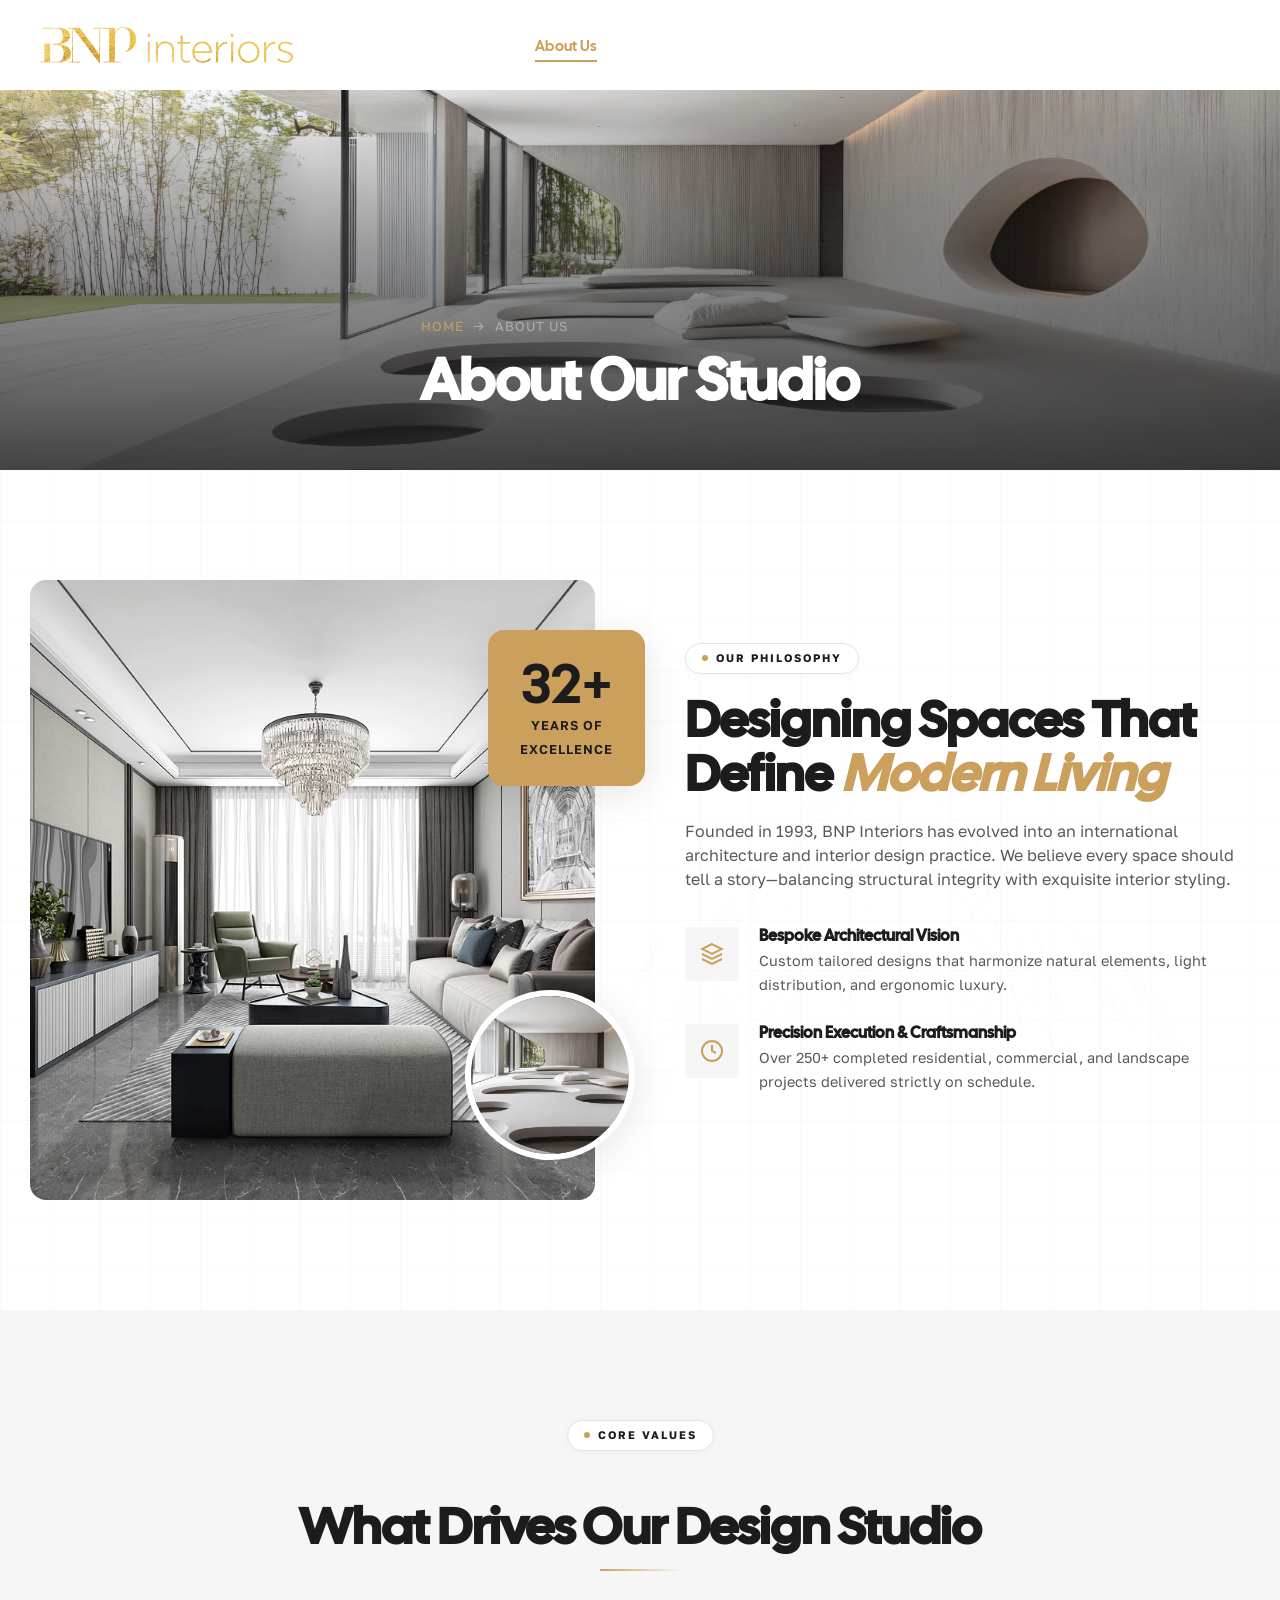
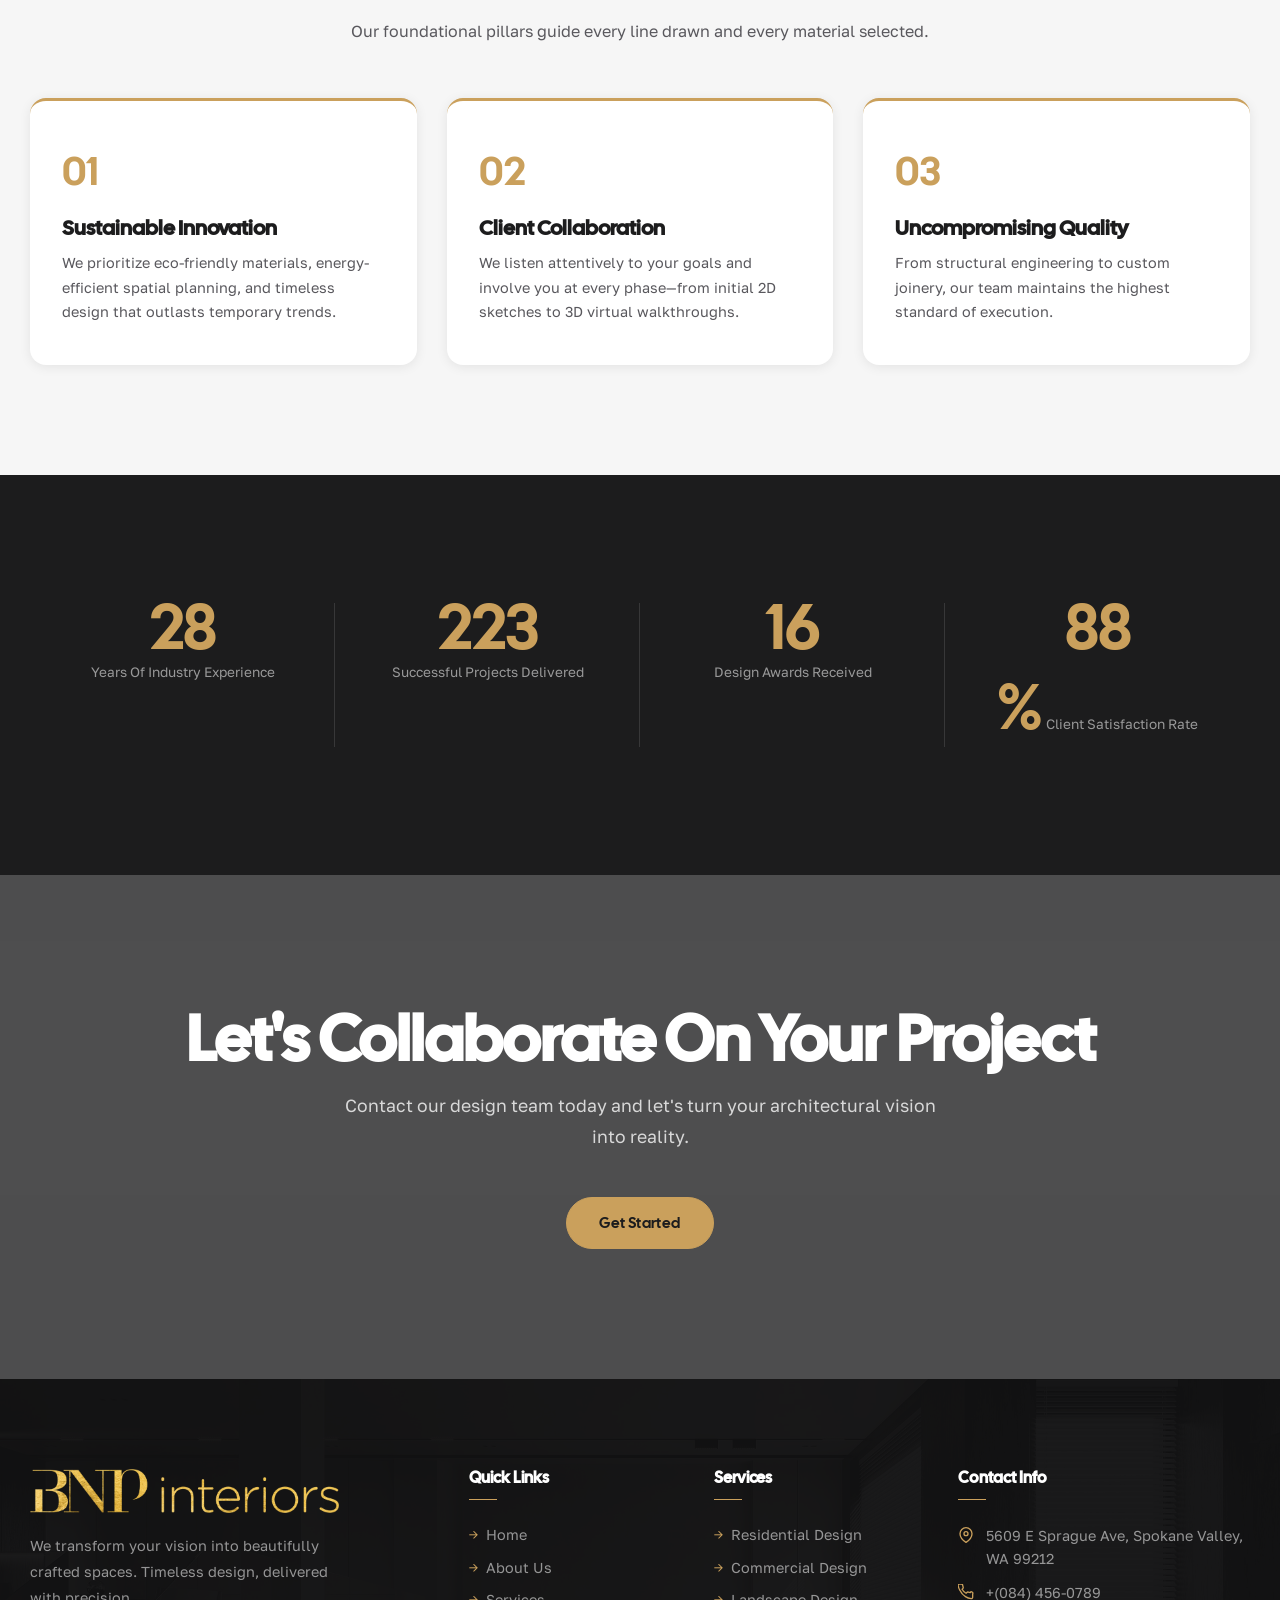
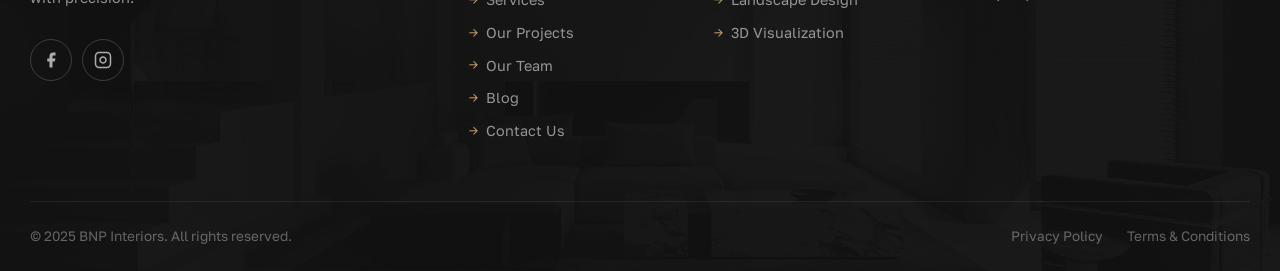
==== commit 30c8c0dd: "Update logo to BNP Interiors (cropped, 36px header), remove header phone & quote button, add Core De" ====
--- a/about.html
+++ b/about.html
@@ -3,8 +3,8 @@
 <head>
   <meta charset="UTF-8">
   <meta name="viewport" content="width=device-width, initial-scale=1.0">
-  <title>About Us – Antra Architecture & Interior Design</title>
-  <meta name="description" content="Learn about Antra's 32-year legacy of architectural excellence, spatial innovation, and interior design craftsmanship.">
+  <title>About Us – BNP Interiors Architecture & Interior Design</title>
+  <meta name="description" content="Learn about BNP Interiors's 32-year legacy of architectural excellence, spatial innovation, and interior design craftsmanship.">
   <link rel="preconnect" href="https://fonts.googleapis.com">
   <link rel="preconnect" href="https://fonts.gstatic.com" crossorigin>
   <link href="https://fonts.googleapis.com/css2?family=Cal+Sans&family=Golos+Text:wght@400;500;600;700;800;900&display=swap" rel="stylesheet">
@@ -14,7 +14,7 @@
   <!-- PAGE LOADER -->
   <div class="page-loader" id="page-loader">
     <div class="loader-inner">
-      <div class="loader-logo">ANTRA</div>
+      <div class="loader-logo" style="display:flex;align-items:center;justify-content:center"><img src="assets/images/bnp-logo.png" alt="BNP Interiors" style="height:55px;width:auto"></div>
       <div class="loader-bar"><div class="loader-bar-fill"></div></div>
     </div>
   </div>
@@ -22,9 +22,8 @@
   <!-- HEADER -->
   <header class="site-header scrolled" id="site-header">
     <div class="header-inner">
-      <a href="index.html" class="logo">
-        <img src="assets/images/logo.svg" alt="Antra Logo" onerror="this.style.display='none'; this.nextElementSibling.style.display='block'">
-        <span class="logo-text" style="display:none">ANTRA</span>
+            <a href="index.html" class="logo">
+        <img src="assets/images/bnp-logo.png" alt="BNP Interiors Logo" style="height:36px;width:auto">
       </a>
       <nav class="main-nav" id="main-nav">
         <ul>
@@ -38,11 +37,6 @@
         </ul>
       </nav>
       <div class="header-actions">
-        <a href="tel:+4801236789" class="header-phone">
-          <svg width="16" height="16" viewBox="0 0 24 24" fill="none" stroke="currentColor" stroke-width="2"><path d="M22 16.92v3a2 2 0 01-2.18 2 19.79 19.79 0 01-8.63-3.07A19.5 19.5 0 013.07 9.81 19.79 19.79 0 01.01 1.18 2 2 0 012 0h3a2 2 0 012 1.72c.127.96.361 1.903.7 2.81a2 2 0 01-.45 2.11L6.09 7.91a16 16 0 006 6l1.27-1.27a2 2 0 012.11-.45c.907.339 1.85.573 2.81.7A2 2 0 0122 14.92z"/></svg>
-          (+480) 123 678 900
-        </a>
-        <a href="contact.html" class="btn btn-primary">Get a Quote</a>
         <button class="menu-toggle" id="menu-toggle" aria-label="Toggle menu"><span></span><span></span><span></span></button>
       </div>
     </div>
@@ -65,7 +59,7 @@
       <div class="about-grid">
         <div class="about-images" data-anim="fadeRight">
           <div class="about-img-main">
-            <img src="assets/images/h1-banner01.jpg" alt="Antra Architecture Studio" loading="lazy">
+            <img src="assets/images/h1-banner01.jpg" alt="BNP Interiors Architecture Studio" loading="lazy">
           </div>
           <div class="about-img-badge">
             <img src="assets/images/h1-slider1-280x300.jpg" alt="Design Detail" loading="lazy">
@@ -79,7 +73,7 @@
         <div class="about-content" data-anim="fadeLeft">
           <span class="section-tag">OUR PHILOSOPHY</span>
           <h2 class="section-title">Designing Spaces That Define <em>Modern Living</em></h2>
-          <p class="section-desc">Founded in 1993, Antra has evolved into an international architecture and interior design practice. We believe every space should tell a story—balancing structural integrity with exquisite interior styling.</p>
+          <p class="section-desc">Founded in 1993, BNP Interiors has evolved into an international architecture and interior design practice. We believe every space should tell a story—balancing structural integrity with exquisite interior styling.</p>
 
           <div class="about-features" data-anim-stagger style="margin-top:30px">
             <div class="feature-item">
@@ -181,7 +175,9 @@
     <div class="container">
       <div class="footer-grid">
         <div class="footer-brand">
-          <a href="index.html" class="footer-logo"><img src="assets/images/logo.svg" alt="Antra" onerror="this.style.display='none'; this.nextElementSibling.style.display='block'"><span style="display:none;font-size:2rem;font-family:'Cal Sans',sans-serif;color:#fff">ANTRA</span></a>
+          <a href="index.html" class="footer-logo">
+            <img src="assets/images/bnp-logo.png" alt="BNP Interiors Logo" style="height:44px;width:auto">
+          </a>
           <p>We transform your vision into beautifully crafted spaces. Timeless design, delivered with precision.</p>
           <div class="footer-social">
             <a href="#" aria-label="Facebook"><svg width="18" height="18" viewBox="0 0 24 24" fill="currentColor"><path d="M18 2h-3a5 5 0 00-5 5v3H7v4h3v8h4v-8h3l1-4h-4V7a1 1 0 011-1h3z"/></svg></a>
@@ -193,7 +189,7 @@
         <div class="footer-col"><h4>Contact Info</h4><ul class="footer-contact-list"><li><svg width="16" height="16" viewBox="0 0 24 24" fill="none" stroke="currentColor" stroke-width="2"><path d="M21 10c0 7-9 13-9 13s-9-6-9-13a9 9 0 0118 0z"/><circle cx="12" cy="10" r="3"/></svg>5609 E Sprague Ave, Spokane Valley, WA 99212</li><li><svg width="16" height="16" viewBox="0 0 24 24" fill="none" stroke="currentColor" stroke-width="2"><path d="M22 16.92v3a2 2 0 01-2.18 2 19.79 19.79 0 01-8.63-3.07A19.5 19.5 0 013.07 9.81 19.79 19.79 0 01.01 1.18 2 2 0 012 0h3a2 2 0 012 1.72c.127.96.361 1.903.7 2.81a2 2 0 01-.45 2.11L6.09 7.91a16 16 0 006 6l1.27-1.27a2 2 0 012.11-.45c.907.339 1.85.573 2.81.7A2 2 0 0122 14.92z"/></svg>+(084) 456-0789</li></ul></div>
       </div>
       <div class="footer-bottom">
-        <p>© 2025 Antra. All rights reserved.</p>
+        <p>© 2025 BNP Interiors. All rights reserved.</p>
         <div class="footer-bottom-links"><a href="#">Privacy Policy</a><a href="#">Terms & Conditions</a></div>
       </div>
     </div>
--- a/assets/css/style.css
+++ b/assets/css/style.css
@@ -1,5 +1,5 @@
 /* ============================================================
-   ANTRA – Architecture & Interior Design
+   BNP INTERIORS – Architecture & Interior Design
    Exact Theme Colors & Fonts from demo2.themelexus.com/antra/
    ============================================================ */
 
@@ -1711,8 +1711,75 @@
 .skill-bar-fill.animate { width: var(--width); }
 
 /* ============================================================
-   PROJECTS PAGE
-   ============================================================ */
+   CORE DESIGN SERVICES CARDS (Matching Reference Screenshot)
+   ============================================================ */
+.core-services-grid {
+  display: grid;
+  grid-template-columns: repeat(4, 1fr);
+  gap: 24px;
+  margin-top: 55px;
+}
+
+.core-service-card {
+  background: var(--color-white);
+  border-radius: 20px;
+  padding: 38px 30px;
+  box-shadow: 0 10px 40px rgba(0,0,0,0.04);
+  display: flex;
+  flex-direction: column;
+  justify-content: space-between;
+  min-height: 330px;
+  position: relative;
+  transition: all 0.4s var(--ease-out);
+  border: 1px solid rgba(227, 227, 232, 0.6);
+}
+
+.core-service-card:hover {
+  transform: translateY(-8px);
+  box-shadow: 0 20px 50px rgba(0,0,0,0.09);
+  border-color: var(--color-primary);
+}
+
+.core-service-card-header {
+  display: flex;
+  justify-content: space-between;
+  align-items: flex-start;
+  gap: 16px;
+  margin-bottom: 24px;
+}
+
+.core-service-card h3 {
+  font-size: 1.45rem;
+  line-height: 1.22;
+  color: var(--color-secondary);
+  margin: 0;
+  font-family: var(--font-heading);
+}
+
+.core-service-icon {
+  width: 50px;
+  height: 50px;
+  flex-shrink: 0;
+  color: var(--color-primary);
+}
+
+.core-service-card p {
+  font-size: 0.88rem;
+  color: var(--color-text);
+  line-height: 1.7;
+  margin: 0;
+  border-top: 1px solid var(--color-border);
+  padding-top: 24px;
+}
+
+@media (max-width: 1100px) {
+  .core-services-grid { grid-template-columns: repeat(2, 1fr); }
+}
+
+@media (max-width: 600px) {
+  .core-services-grid { grid-template-columns: 1fr; }
+}
+
 .projects-grid-full { display: grid; grid-template-columns: repeat(3, 1fr); gap: 28px; }
 
 /* ============================================================
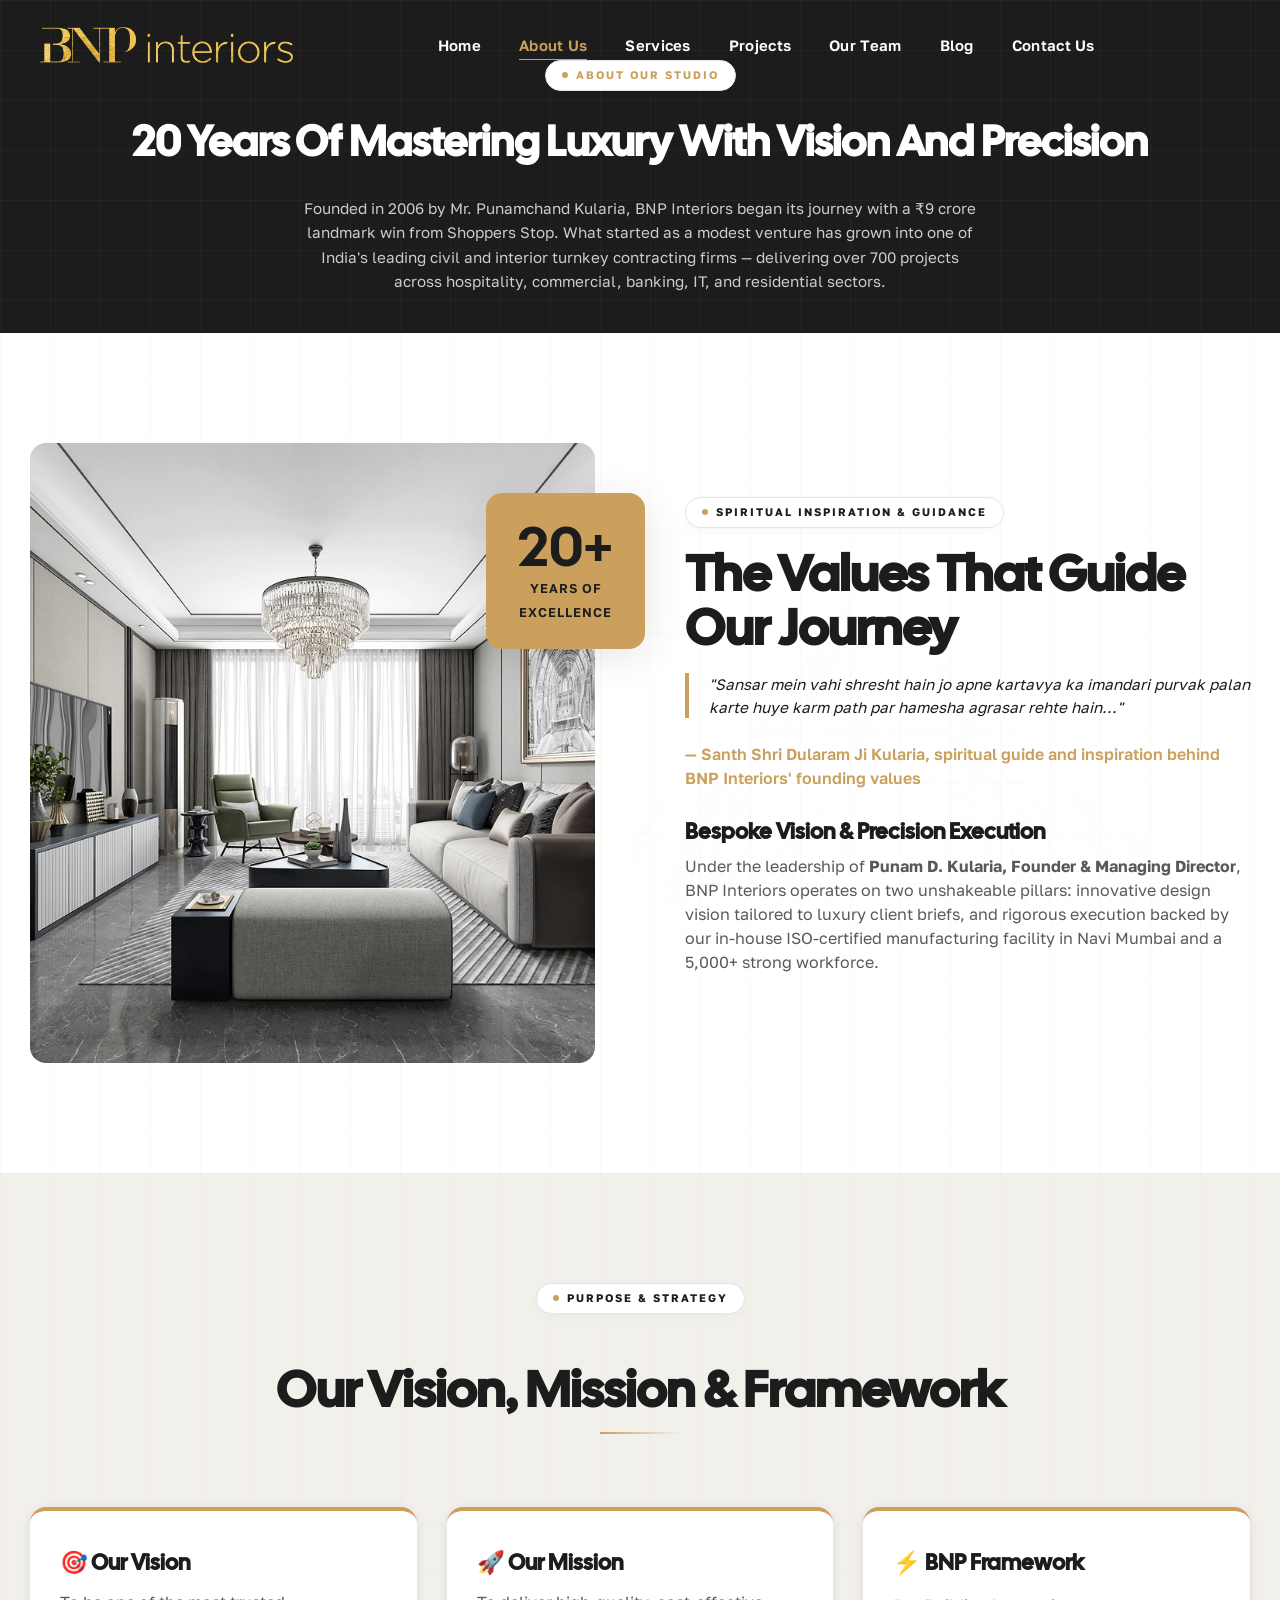
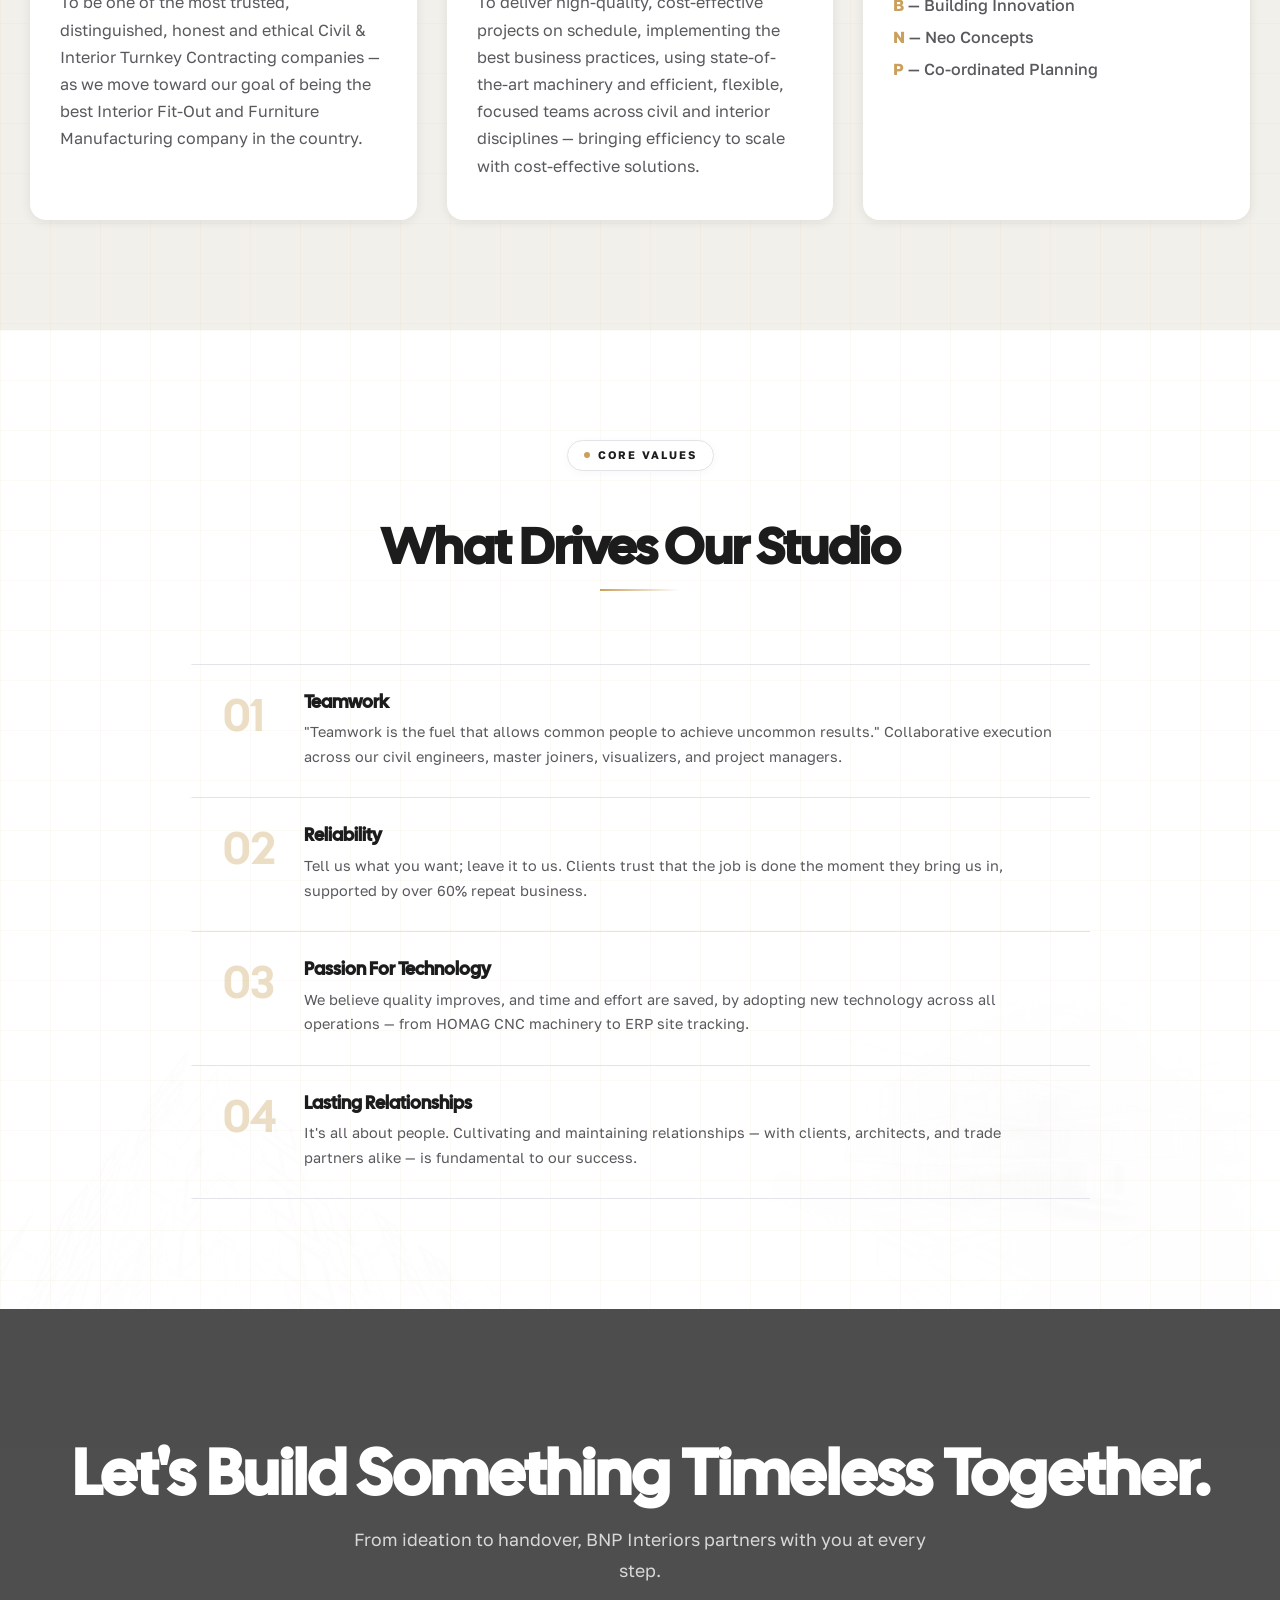
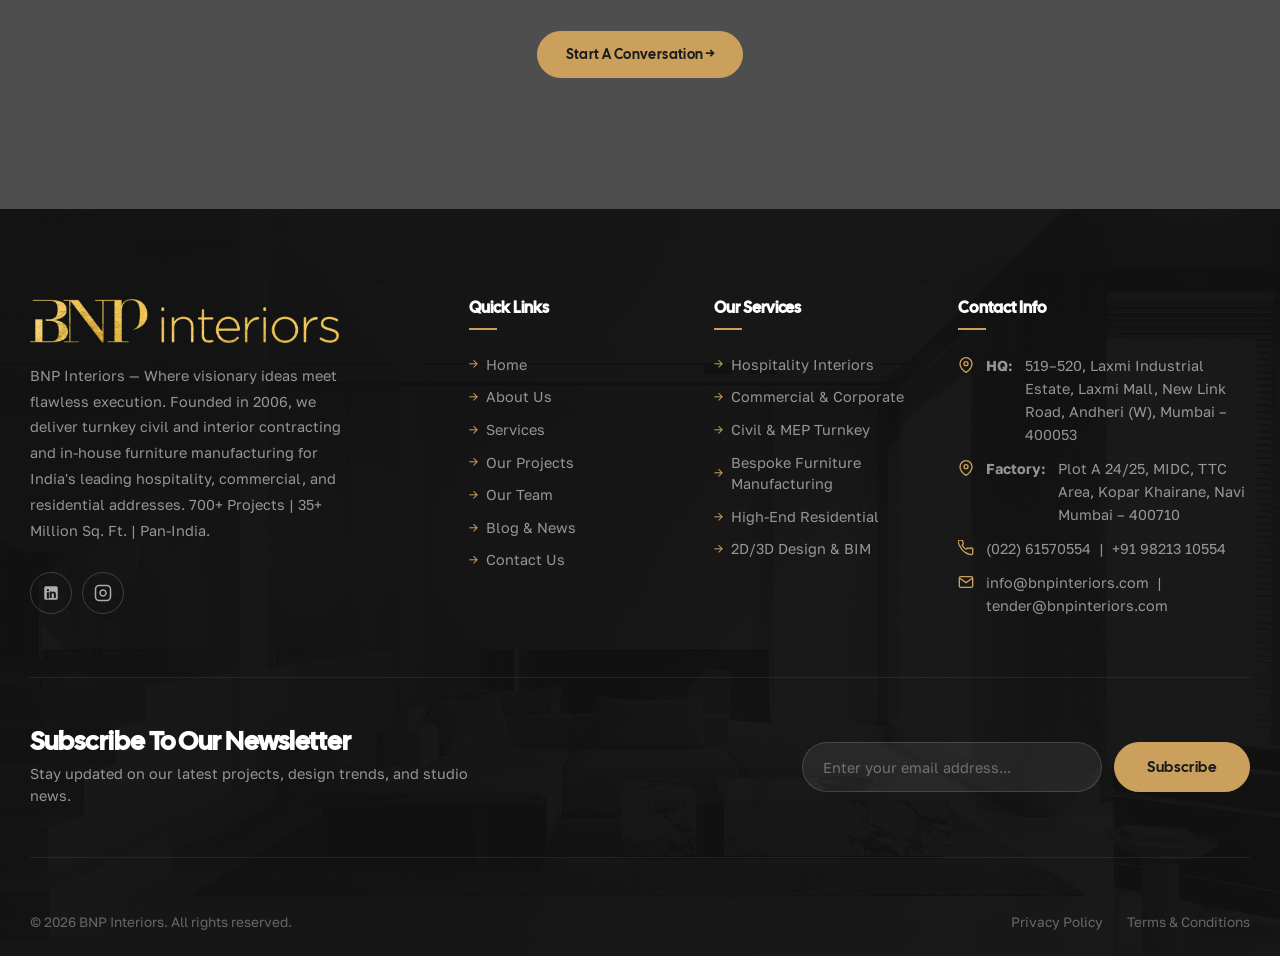
==== commit ca7db8fe: "Update BNP Interiors website content, locations, services, projects, and exact Antra color & text st" ====
--- a/about.html
+++ b/about.html
@@ -3,8 +3,8 @@
 <head>
   <meta charset="UTF-8">
   <meta name="viewport" content="width=device-width, initial-scale=1.0">
-  <title>About Us – BNP Interiors Architecture & Interior Design</title>
-  <meta name="description" content="Learn about BNP Interiors's 32-year legacy of architectural excellence, spatial innovation, and interior design craftsmanship.">
+  <title>About Us – BNP Interiors Architecture & Turnkey Contracting</title>
+  <meta name="description" content="Learn about BNP Interiors's 20-year legacy of civil and interior turnkey contracting excellence, founded in 2006 by Mr. Punamchand Kularia.">
   <link rel="preconnect" href="https://fonts.googleapis.com">
   <link rel="preconnect" href="https://fonts.gstatic.com" crossorigin>
   <link href="https://fonts.googleapis.com/css2?family=Cal+Sans&family=Golos+Text:wght@400;500;600;700;800;900&display=swap" rel="stylesheet">
@@ -20,138 +20,149 @@
   </div>
 
   <!-- HEADER -->
-  <header class="site-header scrolled" id="site-header">
+  <header class="site-header" id="site-header">
     <div class="header-inner">
-            <a href="index.html" class="logo">
+      <a href="index.html" class="logo">
         <img src="assets/images/bnp-logo.png" alt="BNP Interiors Logo" style="height:36px;width:auto">
       </a>
       <nav class="main-nav" id="main-nav">
         <ul>
-          <li><a href="index.html">Home</a></li>
+          <li><a href="index.html" class="">Home</a></li>
           <li><a href="about.html" class="active">About Us</a></li>
-          <li><a href="services.html">Services</a></li>
-          <li><a href="projects.html">Projects</a></li>
-          <li><a href="team.html">Our Team</a></li>
-          <li><a href="blog.html">Blog</a></li>
-          <li><a href="contact.html">Contact Us</a></li>
+          <li><a href="services.html" class="">Services</a></li>
+          <li><a href="projects.html" class="">Projects</a></li>
+          <li><a href="team.html" class="">Our Team</a></li>
+          <li><a href="blog.html" class="">Blog</a></li>
+          <li><a href="contact.html" class="">Contact Us</a></li>
         </ul>
       </nav>
       <div class="header-actions">
-        <button class="menu-toggle" id="menu-toggle" aria-label="Toggle menu"><span></span><span></span><span></span></button>
+        
+        <button class="menu-toggle" id="menu-toggle" aria-label="Toggle menu">
+          <span></span><span></span><span></span>
+        </button>
       </div>
     </div>
   </header>
 
-  <!-- PAGE HERO -->
-  <section class="page-hero" style="background-image: url('assets/images/breadcrumb-df.jpg')">
-    <div class="page-hero-overlay"></div>
-    <div class="container">
-      <div class="page-hero-content">
-        <div class="breadcrumb"><a href="index.html">Home</a><span>→</span><span>About Us</span></div>
-        <h1 class="page-hero-title">About Our Studio</h1>
-      </div>
-    </div>
-  </section>
-
-  <!-- ABOUT INTRO / STORY -->
+  <!-- PAGE HEADER BANNER -->
+  <section class="section blueprint-grid-bg" style="background: var(--color-dark-rich); color: var(--color-white); padding: 60px 0 40px;">
+    <div class="container" style="text-align:center;">
+      <span class="section-tag" style="color: var(--color-primary);">ABOUT OUR STUDIO</span>
+      <h1 style="color: var(--color-white); margin-top: 10px; font-size: clamp(1.8rem, 3.5vw, 2.6rem);">
+        20 Years of Mastering Luxury With Vision and Precision
+      </h1>
+      <p style="max-width: 680px; margin: 20px auto 0; color: #ccc; font-size: 0.95rem; line-height: 1.6;">
+        Founded in 2006 by Mr. Punamchand Kularia, BNP Interiors began its journey with a ₹9 crore landmark win from Shoppers Stop. What started as a modest venture has grown into one of India's leading civil and interior turnkey contracting firms — delivering over 700 projects across hospitality, commercial, banking, IT, and residential sectors.
+      </p>
+    </div>
+  </section>
+
+  
+
+  <!-- FOUNDER NOTE / PHILOSOPHY -->
   <section class="section sketch-bg sketch-bg-1 blueprint-grid-bg">
     <div class="container">
       <div class="about-grid">
         <div class="about-images" data-anim="fadeRight">
           <div class="about-img-main">
-            <img src="assets/images/h1-banner01.jpg" alt="BNP Interiors Architecture Studio" loading="lazy">
-          </div>
-          <div class="about-img-badge">
-            <img src="assets/images/h1-slider1-280x300.jpg" alt="Design Detail" loading="lazy">
+            <img src="assets/images/h1-banner01.jpg" alt="BNP Interiors Legacy" loading="lazy">
           </div>
           <div class="about-stat-card">
-            <span class="stat-num">32+</span>
+            <span class="stat-num">20+</span>
             <span class="stat-label">Years of<br>Excellence</span>
           </div>
         </div>
 
         <div class="about-content" data-anim="fadeLeft">
-          <span class="section-tag">OUR PHILOSOPHY</span>
-          <h2 class="section-title">Designing Spaces That Define <em>Modern Living</em></h2>
-          <p class="section-desc">Founded in 1993, BNP Interiors has evolved into an international architecture and interior design practice. We believe every space should tell a story—balancing structural integrity with exquisite interior styling.</p>
-
-          <div class="about-features" data-anim-stagger style="margin-top:30px">
-            <div class="feature-item">
-              <div class="feature-icon">
-                <svg width="24" height="24" viewBox="0 0 24 24" fill="none" stroke="currentColor" stroke-width="2"><path d="M12 2L2 7l10 5 10-5-10-5zM2 17l10 5 10-5M2 12l10 5 10-5"/></svg>
-              </div>
-              <div class="feature-text">
-                <h3>Bespoke Architectural Vision</h3>
-                <p>Custom tailored designs that harmonize natural elements, light distribution, and ergonomic luxury.</p>
-              </div>
-            </div>
-
-            <div class="feature-item">
-              <div class="feature-icon">
-                <svg width="24" height="24" viewBox="0 0 24 24" fill="none" stroke="currentColor" stroke-width="2"><circle cx="12" cy="12" r="10"/><path d="M12 6v6l4 2"/></svg>
-              </div>
-              <div class="feature-text">
-                <h3>Precision Execution & Craftsmanship</h3>
-                <p>Over 250+ completed residential, commercial, and landscape projects delivered strictly on schedule.</p>
-              </div>
-            </div>
-          </div>
-        </div>
-      </div>
-    </div>
-  </section>
-
-  <!-- MISSION & VISION VALUES -->
-  <section class="section" style="background: var(--color-bg-light)">
+          <span class="section-tag">SPIRITUAL INSPIRATION & GUIDANCE</span>
+          <h2 class="section-title">The Values That Guide Our Journey</h2>
+          <blockquote style="border-left: 4px solid var(--color-primary); padding-left: 20px; font-style: italic; color: var(--color-secondary); font-size: 0.95rem; margin-bottom: 24px;">
+            "Sansar mein vahi shresht hain jo apne kartavya ka imandari purvak palan karte huye karm path par hamesha agrasar rehte hain..."
+          </blockquote>
+          <p style="font-weight: 600; color: var(--color-primary); margin-bottom: 20px;">
+            — Santh Shri Dularam Ji Kularia, spiritual guide and inspiration behind BNP Interiors' founding values
+          </p>
+
+          <div style="margin-top: 30px;">
+            <h3 style="font-size: 1.4rem; margin-bottom: 10px;">Bespoke Vision & Precision Execution</h3>
+            <p class="section-desc">Under the leadership of <strong>Punam D. Kularia, Founder & Managing Director</strong>, BNP Interiors operates on two unshakeable pillars: innovative design vision tailored to luxury client briefs, and rigorous execution backed by our in-house ISO-certified manufacturing facility in Navi Mumbai and a 5,000+ strong workforce.</p>
+          </div>
+        </div>
+      </div>
+    </div>
+  </section>
+
+  <!-- VISION, MISSION & FRAMEWORK -->
+  <section class="section sketch-bg sketch-bg-floorplan blueprint-grid-bg" style="background: var(--color-bg-section);">
+    <div class="container">
+      <div class="section-header centered" data-anim="fadeUp">
+        <span class="section-tag">PURPOSE & STRATEGY</span>
+        <h2 class="section-title">Our Vision, Mission & Framework</h2>
+      </div>
+
+      <div style="display: grid; grid-template-columns: repeat(auto-fit, minmax(320px, 1fr)); gap: 30px; margin-top: 40px;" data-anim-stagger>
+        <div style="background: var(--color-white); padding: 40px 30px; border-radius: var(--radius-lg); border-top: 4px solid var(--color-primary); box-shadow: var(--shadow-sm);">
+          <h3 style="font-size: 1.4rem; color: var(--color-secondary); margin-bottom: 14px;">🎯 Our Vision</h3>
+          <p style="line-height: 1.7; color: var(--color-text);">To be one of the most trusted, distinguished, honest and ethical Civil & Interior Turnkey Contracting companies — as we move toward our goal of being the best Interior Fit-Out and Furniture Manufacturing company in the country.</p>
+        </div>
+
+        <div style="background: var(--color-white); padding: 40px 30px; border-radius: var(--radius-lg); border-top: 4px solid var(--color-primary); box-shadow: var(--shadow-sm);">
+          <h3 style="font-size: 1.4rem; color: var(--color-secondary); margin-bottom: 14px;">🚀 Our Mission</h3>
+          <p style="line-height: 1.7; color: var(--color-text);">To deliver high-quality, cost-effective projects on schedule, implementing the best business practices, using state-of-the-art machinery and efficient, flexible, focused teams across civil and interior disciplines — bringing efficiency to scale with cost-effective solutions.</p>
+        </div>
+
+        <div style="background: var(--color-white); padding: 40px 30px; border-radius: var(--radius-lg); border-top: 4px solid var(--color-primary); box-shadow: var(--shadow-sm);">
+          <h3 style="font-size: 1.4rem; color: var(--color-secondary); margin-bottom: 14px;">⚡ BNP Framework</h3>
+          <ul style="line-height: 2; color: var(--color-text); font-weight: 500;">
+            <li><strong style="color: var(--color-primary);">B</strong> — Building Innovation</li>
+            <li><strong style="color: var(--color-primary);">N</strong> — Neo Concepts</li>
+            <li><strong style="color: var(--color-primary);">P</strong> — Co-ordinated Planning</li>
+          </ul>
+        </div>
+      </div>
+    </div>
+  </section>
+
+  <!-- CORE VALUES -->
+  <section class="section sketch-bg sketch-bg-both blueprint-grid-bg">
     <div class="container">
       <div class="section-header centered" data-anim="fadeUp">
         <span class="section-tag">CORE VALUES</span>
-        <h2 class="section-title">What drives our design studio</h2>
-        <p class="section-desc">Our foundational pillars guide every line drawn and every material selected.</p>
-      </div>
-
-      <div style="display:grid; grid-template-columns: repeat(3, 1fr); gap: 30px; margin-top: 50px;" data-anim-stagger>
-        <div style="background:var(--color-white); padding: 40px 32px; border-radius: 16px; box-shadow: var(--shadow-sm); border-top: 3px solid var(--color-primary);">
-          <div style="font-family:var(--font-heading); font-size: 2.5rem; color: var(--color-primary); margin-bottom: 16px;">01</div>
-          <h3 style="font-size: 1.3rem; margin-bottom: 12px; color: var(--color-secondary);">Sustainable Innovation</h3>
-          <p style="font-size: 0.9rem; color: var(--color-text); line-height: 1.7;">We prioritize eco-friendly materials, energy-efficient spatial planning, and timeless design that outlasts temporary trends.</p>
-        </div>
-
-        <div style="background:var(--color-white); padding: 40px 32px; border-radius: 16px; box-shadow: var(--shadow-sm); border-top: 3px solid var(--color-primary);">
-          <div style="font-family:var(--font-heading); font-size: 2.5rem; color: var(--color-primary); margin-bottom: 16px;">02</div>
-          <h3 style="font-size: 1.3rem; margin-bottom: 12px; color: var(--color-secondary);">Client Collaboration</h3>
-          <p style="font-size: 0.9rem; color: var(--color-text); line-height: 1.7;">We listen attentively to your goals and involve you at every phase—from initial 2D sketches to 3D virtual walkthroughs.</p>
-        </div>
-
-        <div style="background:var(--color-white); padding: 40px 32px; border-radius: 16px; box-shadow: var(--shadow-sm); border-top: 3px solid var(--color-primary);">
-          <div style="font-family:var(--font-heading); font-size: 2.5rem; color: var(--color-primary); margin-bottom: 16px;">03</div>
-          <h3 style="font-size: 1.3rem; margin-bottom: 12px; color: var(--color-secondary);">Uncompromising Quality</h3>
-          <p style="font-size: 0.9rem; color: var(--color-text); line-height: 1.7;">From structural engineering to custom joinery, our team maintains the highest standard of execution.</p>
-        </div>
-      </div>
-    </div>
-  </section>
-
-  <!-- STATS -->
-  <section class="stats-section">
-    <div class="container">
-      <div class="stats-grid" data-anim-stagger>
-        <div class="stat-item">
-          <span class="stat-value" data-target="32">0</span>
-          <span class="stat-desc">Years of industry experience</span>
-        </div>
-        <div class="stat-item">
-          <span class="stat-value" data-target="250">0</span>
-          <span class="stat-desc">Successful projects delivered</span>
-        </div>
-        <div class="stat-item">
-          <span class="stat-value" data-target="18">0</span>
-          <span class="stat-desc">Design awards received</span>
-        </div>
-        <div class="stat-item">
-          <span class="stat-value" data-target="99">0</span>
-          <span class="stat-suffix">%</span>
-          <span class="stat-desc">Client satisfaction rate</span>
+        <h2 class="section-title">What Drives Our Studio</h2>
+      </div>
+
+      <div class="process-steps" style="max-width: 900px; margin: 40px auto 0;" data-anim-stagger>
+        <div class="process-step">
+          <div class="step-num">01</div>
+          <div class="step-body">
+            <h3>Teamwork</h3>
+            <p>"Teamwork is the fuel that allows common people to achieve uncommon results." Collaborative execution across our civil engineers, master joiners, visualizers, and project managers.</p>
+          </div>
+        </div>
+
+        <div class="process-step">
+          <div class="step-num">02</div>
+          <div class="step-body">
+            <h3>Reliability</h3>
+            <p>Tell us what you want; leave it to us. Clients trust that the job is done the moment they bring us in, supported by over 60% repeat business.</p>
+          </div>
+        </div>
+
+        <div class="process-step">
+          <div class="step-num">03</div>
+          <div class="step-body">
+            <h3>Passion for Technology</h3>
+            <p>We believe quality improves, and time and effort are saved, by adopting new technology across all operations — from HOMAG CNC machinery to ERP site tracking.</p>
+          </div>
+        </div>
+
+        <div class="process-step">
+          <div class="step-num">04</div>
+          <div class="step-body">
+            <h3>Lasting Relationships</h3>
+            <p>It's all about people. Cultivating and maintaining relationships — with clients, architects, and trade partners alike — is fundamental to our success.</p>
+          </div>
         </div>
       </div>
     </div>
@@ -162,9 +173,9 @@
     <div class="cta-overlay"></div>
     <div class="container">
       <div class="cta-content" data-anim="fadeUp">
-        <h2>Let's Collaborate on Your Project</h2>
-        <p>Contact our design team today and let's turn your architectural vision into reality.</p>
-        <a href="contact.html" class="btn btn-primary">Get Started</a>
+        <h2>Let's Build Something Timeless Together.</h2>
+        <p>From ideation to handover, BNP Interiors partners with you at every step.</p>
+        <a href="contact.html" class="btn btn-primary" style="padding: 12px 28px; font-size: 0.9rem;">Start a Conversation →</a>
       </div>
     </div>
   </section>
@@ -178,23 +189,83 @@
           <a href="index.html" class="footer-logo">
             <img src="assets/images/bnp-logo.png" alt="BNP Interiors Logo" style="height:44px;width:auto">
           </a>
-          <p>We transform your vision into beautifully crafted spaces. Timeless design, delivered with precision.</p>
+          <p>BNP Interiors — Where visionary ideas meet flawless execution. Founded in 2006, we deliver turnkey civil and interior contracting and in-house furniture manufacturing for India's leading hospitality, commercial, and residential addresses. 700+ Projects | 35+ Million Sq. Ft. | Pan-India.</p>
           <div class="footer-social">
-            <a href="#" aria-label="Facebook"><svg width="18" height="18" viewBox="0 0 24 24" fill="currentColor"><path d="M18 2h-3a5 5 0 00-5 5v3H7v4h3v8h4v-8h3l1-4h-4V7a1 1 0 011-1h3z"/></svg></a>
-            <a href="#" aria-label="Instagram"><svg width="18" height="18" viewBox="0 0 24 24" fill="none" stroke="currentColor" stroke-width="2"><rect x="2" y="2" width="20" height="20" rx="5"/><path d="M16 11.37A4 4 0 1112.63 8 4 4 0 0116 11.37z"/></svg></a>
-          </div>
-        </div>
-        <div class="footer-col"><h4>Quick Links</h4><ul><li><a href="index.html">Home</a></li><li><a href="about.html">About Us</a></li><li><a href="services.html">Services</a></li><li><a href="projects.html">Our Projects</a></li><li><a href="team.html">Our Team</a></li><li><a href="blog.html">Blog</a></li><li><a href="contact.html">Contact Us</a></li></ul></div>
-        <div class="footer-col"><h4>Services</h4><ul><li><a href="services.html">Residential Design</a></li><li><a href="services.html">Commercial Design</a></li><li><a href="services.html">Landscape Design</a></li><li><a href="services.html">3D Visualization</a></li></ul></div>
-        <div class="footer-col"><h4>Contact Info</h4><ul class="footer-contact-list"><li><svg width="16" height="16" viewBox="0 0 24 24" fill="none" stroke="currentColor" stroke-width="2"><path d="M21 10c0 7-9 13-9 13s-9-6-9-13a9 9 0 0118 0z"/><circle cx="12" cy="10" r="3"/></svg>5609 E Sprague Ave, Spokane Valley, WA 99212</li><li><svg width="16" height="16" viewBox="0 0 24 24" fill="none" stroke="currentColor" stroke-width="2"><path d="M22 16.92v3a2 2 0 01-2.18 2 19.79 19.79 0 01-8.63-3.07A19.5 19.5 0 013.07 9.81 19.79 19.79 0 01.01 1.18 2 2 0 012 0h3a2 2 0 012 1.72c.127.96.361 1.903.7 2.81a2 2 0 01-.45 2.11L6.09 7.91a16 16 0 006 6l1.27-1.27a2 2 0 012.11-.45c.907.339 1.85.573 2.81.7A2 2 0 0122 14.92z"/></svg>+(084) 456-0789</li></ul></div>
-      </div>
+            <a href="https://www.linkedin.com/company/bnpinteriorsindia/" target="_blank" aria-label="LinkedIn"><svg width="18" height="18" viewBox="0 0 24 24" fill="currentColor"><path d="M19 3a2 2 0 0 1 2 2v14a2 2 0 0 1-2 2H5a2 2 0 0 1-2-2V5a2 2 0 0 1 2-2h14m-.5 15.5v-5.3a3.26 3.26 0 0 0-3.26-3.26c-.85 0-1.84.52-2.28 1.3v-1.11h-2.79v8.37h2.79v-4.93c0-.77.62-1.4 1.39-1.4a1.4 1.4 0 0 1 1.4 1.4v4.93h2.75M6.46 10.9v8.37H9.25V10.9H6.46M7.86 6.75a1.46 1.46 0 1 0 0 2.92 1.46 1.46 0 0 0 0-2.92z"/></svg></a>
+            <a href="https://instagram.com/bnpinteriors" target="_blank" aria-label="Instagram"><svg width="18" height="18" viewBox="0 0 24 24" fill="none" stroke="currentColor" stroke-width="2"><rect x="2" y="2" width="20" height="20" rx="5" ry="5"/><path d="M16 11.37A4 4 0 1112.63 8 4 4 0 0116 11.37z"/><line x1="17.5" y1="6.5" x2="17.51" y2="6.5"/></svg></a>
+          </div>
+        </div>
+
+        <div class="footer-col">
+          <h4>Quick Links</h4>
+          <ul>
+            <li><a href="index.html">Home</a></li>
+            <li><a href="about.html">About Us</a></li>
+            <li><a href="services.html">Services</a></li>
+            <li><a href="projects.html">Our Projects</a></li>
+            <li><a href="team.html">Our Team</a></li>
+            <li><a href="blog.html">Blog & News</a></li>
+            <li><a href="contact.html">Contact Us</a></li>
+          </ul>
+        </div>
+
+        <div class="footer-col">
+          <h4>Our Services</h4>
+          <ul>
+            <li><a href="services.html">Hospitality Interiors</a></li>
+            <li><a href="services.html">Commercial & Corporate</a></li>
+            <li><a href="services.html">Civil & MEP Turnkey</a></li>
+            <li><a href="services.html#manufacturing">Bespoke Furniture Manufacturing</a></li>
+            <li><a href="services.html">High-End Residential</a></li>
+            <li><a href="services.html">2D/3D Design & BIM</a></li>
+          </ul>
+        </div>
+
+        <div class="footer-col">
+          <h4>Contact Info</h4>
+          <ul class="footer-contact-list">
+            <li>
+              <svg width="16" height="16" viewBox="0 0 24 24" fill="none" stroke="currentColor" stroke-width="2"><path d="M21 10c0 7-9 13-9 13s-9-6-9-13a9 9 0 0118 0z"/><circle cx="12" cy="10" r="3"/></svg>
+              <strong>HQ:</strong> 519–520, Laxmi Industrial Estate, Laxmi Mall, New Link Road, Andheri (W), Mumbai – 400053
+            </li>
+            <li>
+              <svg width="16" height="16" viewBox="0 0 24 24" fill="none" stroke="currentColor" stroke-width="2"><path d="M21 10c0 7-9 13-9 13s-9-6-9-13a9 9 0 0118 0z"/><circle cx="12" cy="10" r="3"/></svg>
+              <strong>Factory:</strong> Plot A 24/25, MIDC, TTC Area, Kopar Khairane, Navi Mumbai – 400710
+            </li>
+            <li>
+              <svg width="16" height="16" viewBox="0 0 24 24" fill="none" stroke="currentColor" stroke-width="2"><path d="M22 16.92v3a2 2 0 01-2.18 2 19.79 19.79 0 01-8.63-3.07A19.5 19.5 0 013.07 9.81 19.79 19.79 0 01.01 1.18 2 2 0 012 0h3a2 2 0 012 1.72c.127.96.361 1.903.7 2.81a2 2 0 01-.45 2.11L6.09 7.91a16 16 0 006 6l1.27-1.27a2 2 0 012.11-.45c.907.339 1.85.573 2.81.7A2 2 0 0122 14.92z"/></svg>
+              (022) 61570554 &nbsp;|&nbsp; +91 98213 10554
+            </li>
+            <li>
+              <svg width="16" height="16" viewBox="0 0 24 24" fill="none" stroke="currentColor" stroke-width="2"><path d="M4 4h16c1.1 0 2 .9 2 2v12c0 1.1-.9 2-2 2H4c-1.1 0-2-.9-2-2V6c0-1.1.9-2 2-2z"/><polyline points="22,6 12,13 2,6"/></svg>
+              info@bnpinteriors.com &nbsp;|&nbsp; tender@bnpinteriors.com
+            </li>
+          </ul>
+        </div>
+      </div>
+
+      <div class="footer-newsletter">
+        <div class="newsletter-content">
+          <h4>Subscribe to our newsletter</h4>
+          <p>Stay updated on our latest projects, design trends, and studio news.</p>
+        </div>
+        <form class="newsletter-form" id="newsletter-form">
+          <input type="email" placeholder="Enter your email address..." required id="newsletter-email">
+          <button type="submit" class="btn btn-primary">Subscribe</button>
+        </form>
+      </div>
+
       <div class="footer-bottom">
-        <p>© 2025 BNP Interiors. All rights reserved.</p>
-        <div class="footer-bottom-links"><a href="#">Privacy Policy</a><a href="#">Terms & Conditions</a></div>
+        <p>© 2026 BNP Interiors. All rights reserved.</p>
+        <div class="footer-bottom-links">
+          <a href="#">Privacy Policy</a>
+          <a href="#">Terms & Conditions</a>
+        </div>
       </div>
     </div>
   </footer>
+
   <button class="scroll-top" id="scroll-top" aria-label="Scroll to top">↑</button>
   <script src="assets/js/main.js"></script>
 </body>
-</html>
+</html>
--- a/assets/css/style.css
+++ b/assets/css/style.css
@@ -575,8 +575,9 @@
 .main-nav ul { display: flex; align-items: center; gap: 38px; }
 
 .main-nav a {
-  font-family: var(--font-heading);
+  font-family: var(--font-body);
   font-size: 15px;
+  font-weight: 600;
   color: var(--color-white);
   letter-spacing: 0.3px;
   text-transform: capitalize;
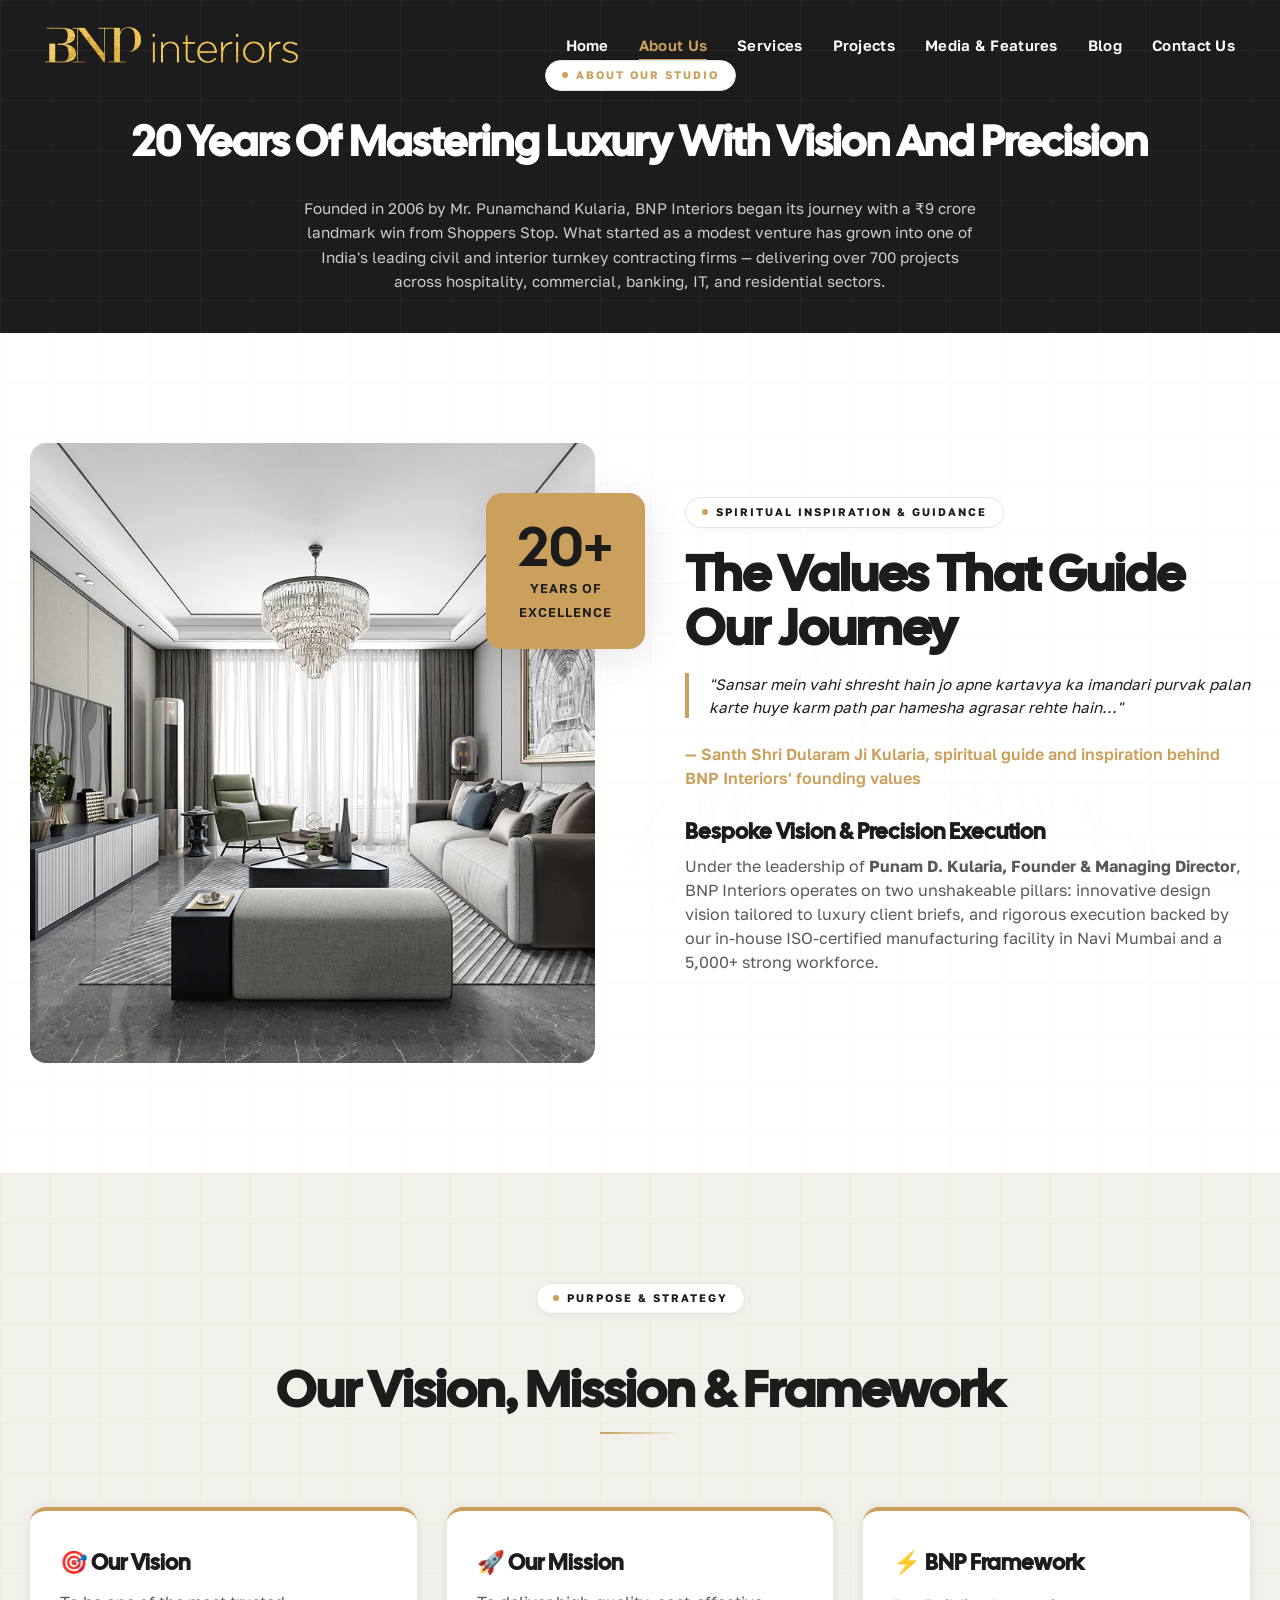
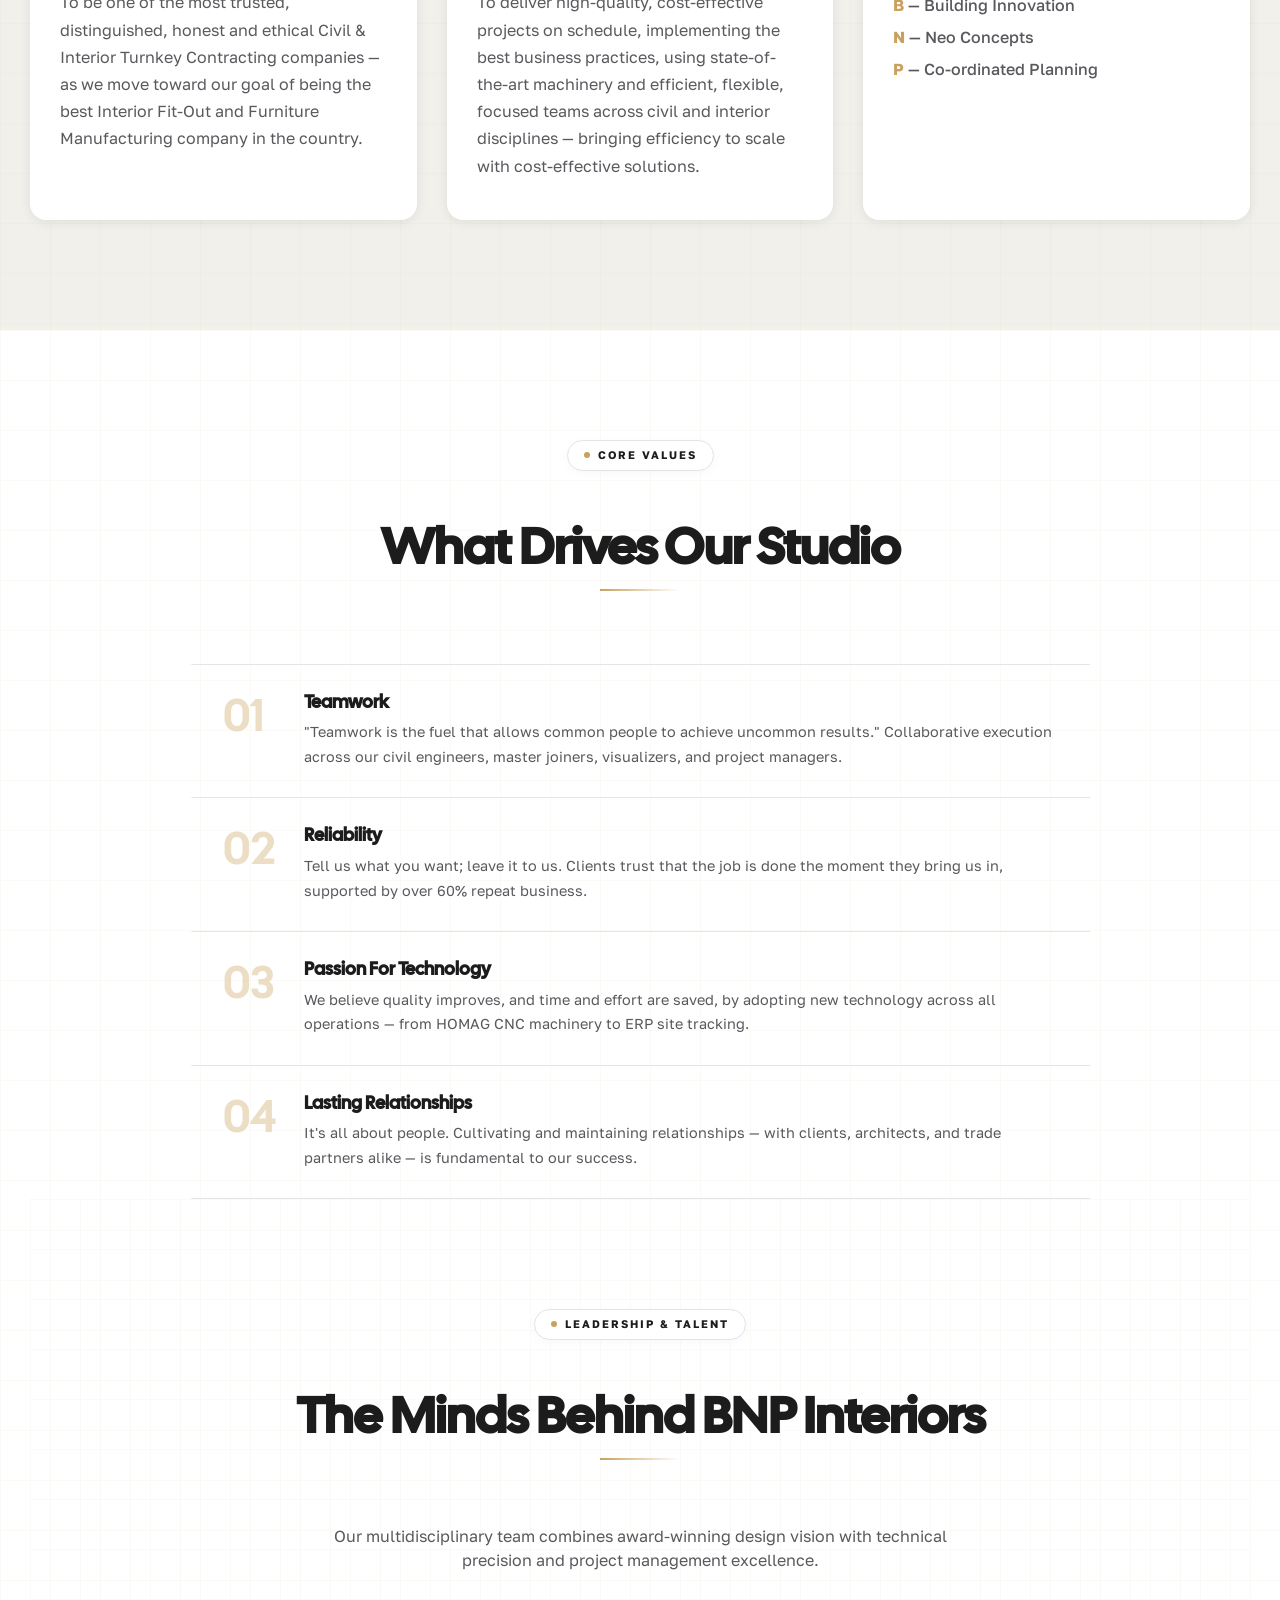
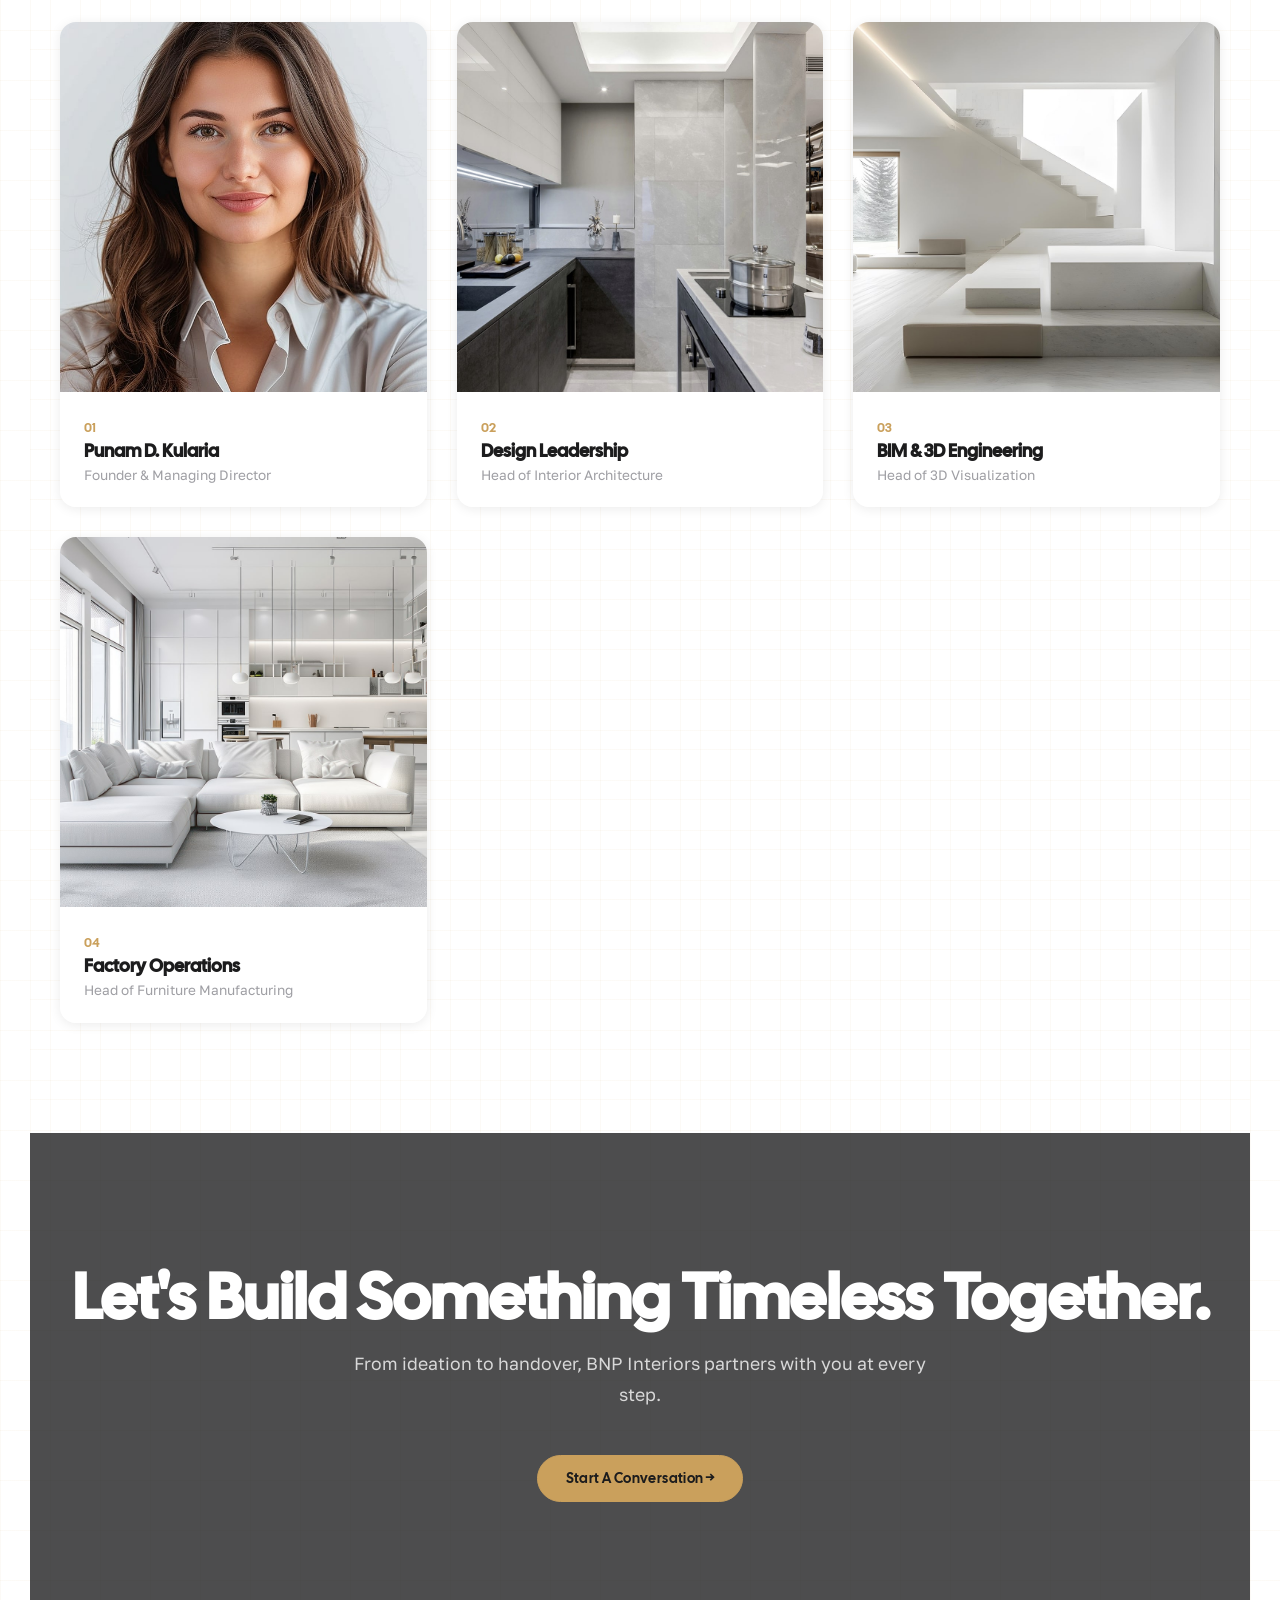
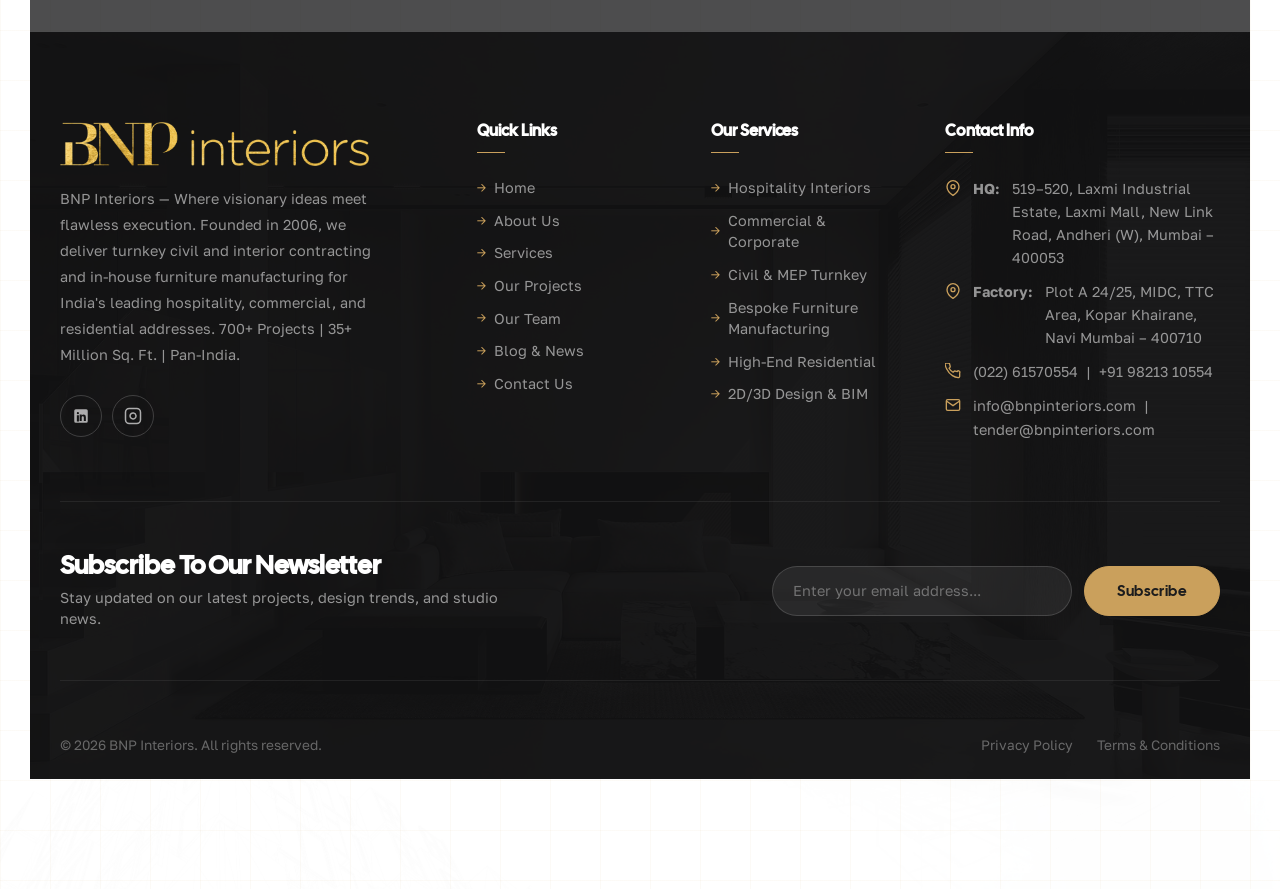
==== commit 329d38d0: "Update BNP Interiors website: 100vh cinematic video hero banner, white theme live motion stats, swap" ====
--- a/about.html
+++ b/about.html
@@ -31,7 +31,7 @@
           <li><a href="about.html" class="active">About Us</a></li>
           <li><a href="services.html" class="">Services</a></li>
           <li><a href="projects.html" class="">Projects</a></li>
-          <li><a href="team.html" class="">Our Team</a></li>
+          <li><a href="media.html" class="">Media & Features</a></li>
           <li><a href="blog.html" class="">Blog</a></li>
           <li><a href="contact.html" class="">Contact Us</a></li>
         </ul>
@@ -162,6 +162,62 @@
           <div class="step-body">
             <h3>Lasting Relationships</h3>
             <p>It's all about people. Cultivating and maintaining relationships — with clients, architects, and trade partners alike — is fundamental to our success.</p>
+          </div>
+        </div>
+      </div>
+  <!-- LEADERSHIP & TEAM SECTION -->
+  <section class="section sketch-bg sketch-bg-team blueprint-grid-bg" id="team">
+    <div class="container">
+      <div class="section-header centered" data-anim="fadeUp" style="margin-bottom: 50px;">
+        <span class="section-tag">LEADERSHIP & TALENT</span>
+        <h2 class="section-title">The Minds Behind BNP Interiors</h2>
+        <p class="section-desc" style="max-width: 680px; margin: 16px auto 0;">
+          Our multidisciplinary team combines award-winning design vision with technical precision and project management excellence.
+        </p>
+      </div>
+
+      <div class="team-grid" style="display:grid; grid-template-columns: repeat(auto-fit, minmax(280px, 1fr)); gap:30px;" data-anim-stagger>
+        <div class="team-card">
+          <div class="team-img">
+            <img src="assets/images/team-1.jpg" alt="Punam D. Kularia" loading="lazy">
+          </div>
+          <div class="team-info">
+            <span class="team-num">01</span>
+            <h3>Punam D. Kularia</h3>
+            <p>Founder & Managing Director</p>
+          </div>
+        </div>
+
+        <div class="team-card">
+          <div class="team-img">
+            <img src="assets/images/gallery-1.jpg" alt="Head of Design" loading="lazy">
+          </div>
+          <div class="team-info">
+            <span class="team-num">02</span>
+            <h3>Design Leadership</h3>
+            <p>Head of Interior Architecture</p>
+          </div>
+        </div>
+
+        <div class="team-card">
+          <div class="team-img">
+            <img src="assets/images/gallery-3.jpg" alt="Head of 3D Visualization" loading="lazy">
+          </div>
+          <div class="team-info">
+            <span class="team-num">03</span>
+            <h3>BIM & 3D Engineering</h3>
+            <p>Head of 3D Visualization</p>
+          </div>
+        </div>
+
+        <div class="team-card">
+          <div class="team-img">
+            <img src="assets/images/gallery-4.jpg" alt="Head of Manufacturing" loading="lazy">
+          </div>
+          <div class="team-info">
+            <span class="team-num">04</span>
+            <h3>Factory Operations</h3>
+            <p>Head of Furniture Manufacturing</p>
           </div>
         </div>
       </div>
--- a/assets/css/style.css
+++ b/assets/css/style.css
@@ -554,8 +554,8 @@
   align-items: center;
   justify-content: space-between;
   height: 100%;
-  padding: 0 40px;
-  max-width: var(--container-max);
+  padding: 0 45px;
+  max-width: 1600px;
   margin: 0 auto;
 }
 
@@ -572,7 +572,8 @@
 .site-header.scrolled .logo-text { color: var(--color-secondary); }
 
 /* Nav */
-.main-nav ul { display: flex; align-items: center; gap: 38px; }
+.main-nav { margin-left: auto; }
+.main-nav ul { display: flex; align-items: center; gap: 30px; justify-content: flex-end; }
 
 .main-nav a {
   font-family: var(--font-body);
@@ -647,36 +648,147 @@
   height: 100vh;
   min-height: 680px;
   overflow: hidden;
-}
-
-.hero-slider { position: relative; width: 100%; height: 100%; }
-
-.hero-slide {
+  background: #0b0b0c;
+}
+
+.hero-video-bg {
+  position: absolute;
+  top: 0;
+  left: 0;
+  width: 100%;
+  height: 100%;
+  object-fit: cover;
+  z-index: 0;
+  filter: brightness(0.82) contrast(1.15) saturate(1.1);
+}
+
+.hero-cinematic-overlay {
   position: absolute;
   inset: 0;
-  background-size: cover;
-  background-position: center;
-  opacity: 0;
-  transition: opacity 1.4s ease;
-  display: flex;
-  align-items: center;
-}
-.hero-slide.active { opacity: 1; z-index: 1; }
-
-.hero-overlay {
-  position: absolute;
-  inset: 0;
-  background: linear-gradient(120deg,
-    rgba(28,28,29,0.72) 0%,
-    rgba(28,28,29,0.45) 55%,
-    rgba(28,28,29,0.15) 100%);
-}
-
-.hero-content {
-  position: relative;
-  z-index: 2;
-  padding: 0 100px;
-  max-width: 860px;
+  z-index: 1;
+  background: radial-gradient(circle at center, transparent 35%, rgba(10, 10, 12, 0.45) 100%),
+              linear-gradient(to bottom, rgba(11, 11, 12, 0.2) 0%, rgba(11, 11, 12, 0.65) 100%);
+  pointer-events: none;
+}
+
+/* ============================================================
+   HERO METRICS & LIVE MOTION STATS SHOWCASE (WHITE THEME)
+   ============================================================ */
+.hero-metrics-section {
+  position: relative;
+  z-index: 10;
+  background: #ffffff;
+  color: var(--color-secondary);
+  padding: 75px 0 80px;
+  border-top: 4px solid var(--color-primary);
+  box-shadow: 0 10px 30px rgba(0, 0, 0, 0.05);
+}
+
+.hero-metrics-grid {
+  display: grid;
+  grid-template-columns: 1.15fr 0.85fr;
+  gap: 55px;
+  align-items: center;
+}
+
+.hero-metrics-badge {
+  display: inline-block;
+  font-size: 0.78rem;
+  font-weight: 700;
+  letter-spacing: 3px;
+  text-transform: uppercase;
+  color: var(--color-primary);
+  margin-bottom: 16px;
+}
+
+.hero-metrics-title {
+  font-size: clamp(2.3rem, 4vw, 3.6rem);
+  color: var(--color-secondary);
+  line-height: 1.1;
+  margin-bottom: 20px;
+  font-weight: 800;
+}
+
+.hero-metrics-title em {
+  font-style: italic;
+  color: var(--color-primary);
+}
+
+.hero-metrics-desc {
+  font-size: 1.05rem;
+  color: #4a4a4e;
+  line-height: 1.75;
+  max-width: 600px;
+  margin-bottom: 30px;
+}
+
+.hero-metrics-actions {
+  display: flex;
+  gap: 16px;
+  flex-wrap: wrap;
+}
+
+/* RIGHT: LIVE STATS GRID BOX (WHITE LUXURY CARD) */
+.hero-stats-box {
+  background: #f8f8fa;
+  border: 1px solid rgba(202, 160, 92, 0.25);
+  border-radius: 20px;
+  padding: 36px 32px;
+  box-shadow: 0 12px 32px rgba(0, 0, 0, 0.06);
+  position: relative;
+}
+
+.hero-stats-grid {
+  display: grid;
+  grid-template-columns: 1fr 1fr;
+  gap: 24px 20px;
+}
+
+.hero-stat-card {
+  padding: 20px 18px;
+  border-radius: 14px;
+  background: #ffffff;
+  border: 1px solid rgba(0, 0, 0, 0.06);
+  box-shadow: 0 4px 12px rgba(0, 0, 0, 0.03);
+  transition: transform 0.35s ease, border-color 0.35s ease, box-shadow 0.35s ease;
+}
+
+.hero-stat-card:hover {
+  transform: translateY(-5px);
+  border-color: rgba(202, 160, 92, 0.6);
+  box-shadow: 0 10px 24px rgba(202, 160, 92, 0.15);
+}
+
+.hero-stat-card .stat-num-wrap {
+  display: flex;
+  align-items: baseline;
+  justify-content: flex-start;
+  gap: 2px;
+}
+
+.hero-stat-card .stat-value {
+  font-family: var(--font-heading);
+  font-size: clamp(2.3rem, 3.6vw, 3.2rem);
+  color: var(--color-primary);
+  line-height: 1;
+  font-weight: 800;
+}
+
+.hero-stat-card .stat-suffix {
+  font-family: var(--font-heading);
+  color: var(--color-primary);
+  font-size: clamp(1.8rem, 2.8vw, 2.4rem);
+  line-height: 1;
+  font-weight: 700;
+}
+
+.hero-stat-card .stat-desc {
+  display: block;
+  font-size: 0.82rem;
+  color: #55555c;
+  margin-top: 10px;
+  line-height: 1.45;
+  font-weight: 600;
 }
 
 .hero-tag {
@@ -1079,15 +1191,28 @@
 }
 .stat-item:hover { transform: translateY(-6px); }
 
+.stat-num-wrap {
+  display: flex;
+  align-items: baseline;
+  justify-content: center;
+  gap: 2px;
+}
+
 .stat-value {
-  display: block;
+  display: inline-block;
   font-family: var(--font-heading);
-  font-size: clamp(3.5rem, 5vw, 5.5rem);
+  font-size: clamp(3.2rem, 5vw, 5.2rem);
   color: var(--color-primary);
   line-height: 1;
   letter-spacing: -1px;
 }
-.stat-suffix { font-family: var(--font-heading); color: var(--color-primary); font-size: 4rem; }
+.stat-suffix {
+  display: inline-block;
+  font-family: var(--font-heading);
+  color: var(--color-primary);
+  font-size: clamp(2.5rem, 4vw, 4rem);
+  line-height: 1;
+}
 
 .stat-desc {
   color: rgba(255,255,255,0.55);
@@ -1716,8 +1841,8 @@
    ============================================================ */
 .core-services-grid {
   display: grid;
-  grid-template-columns: repeat(4, 1fr);
-  gap: 24px;
+  grid-template-columns: repeat(3, 1fr);
+  gap: 30px;
   margin-top: 55px;
 }
 
@@ -1986,6 +2111,7 @@
   .projects-grid { grid-template-columns: repeat(2, 1fr); }
   .blog-layout { grid-template-columns: 1fr; }
   .blog-sidebar { display: none; }
+  .hero-metrics-grid { grid-template-columns: 1fr; gap: 40px; }
 }
 
 @media (max-width: 768px) {
@@ -2079,3 +2205,192 @@
   .footer-grid { grid-template-columns: 1fr; }
   .hero-arrow { display: none; }
 }
+
+@media (max-width: 991px) {
+  .hero-intro-grid { grid-template-columns: 1fr !important; gap: 40px !important; }
+}
+
+/* ============================================================
+   ANIMATED CINEMATIC TIMELINE SECTION (DARK LUXURY SHOWCASE)
+   ============================================================ */
+.timeline-section {
+  position: relative;
+  overflow: hidden;
+  background: #0d0d10;
+}
+
+.timeline-container {
+  position: relative;
+  max-width: 1040px;
+  margin: 0 auto;
+  padding: 30px 0;
+}
+
+.timeline-track {
+  position: absolute;
+  top: 0;
+  bottom: 0;
+  left: 50%;
+  width: 4px;
+  background: rgba(255, 255, 255, 0.1);
+  transform: translateX(-50%);
+  z-index: 1;
+  border-radius: 4px;
+}
+
+.timeline-progress-fill {
+  position: absolute;
+  top: 0;
+  left: 50%;
+  width: 4px;
+  height: 0%;
+  background: linear-gradient(180deg, var(--color-primary) 0%, #f4d068 50%, var(--color-primary) 100%);
+  transform: translateX(-50%);
+  z-index: 2;
+  border-radius: 4px;
+  box-shadow: 0 0 15px var(--color-primary), 0 0 30px rgba(202, 160, 92, 0.4);
+  transition: height 0.15s ease-out;
+}
+
+.timeline-item {
+  position: relative;
+  width: 50%;
+  padding: 24px 48px;
+  box-sizing: border-box;
+  margin-bottom: 35px;
+  z-index: 3;
+}
+
+.timeline-item.left {
+  left: 0;
+  text-align: right;
+}
+
+.timeline-item.right {
+  left: 50%;
+  text-align: left;
+}
+
+/* MILESTONE ORB NODES WITH PULSE GLOW */
+.timeline-item::after {
+  content: '';
+  position: absolute;
+  width: 20px;
+  height: 20px;
+  right: -10px;
+  background: #0d0d10;
+  border: 4px solid var(--color-primary);
+  top: 38px;
+  border-radius: 50%;
+  z-index: 4;
+  box-shadow: 0 0 16px var(--color-primary);
+  transition: transform 0.4s ease, background-color 0.4s ease, border-color 0.4s ease;
+  animation: pulseOrb 2.5s infinite ease-in-out;
+}
+
+@keyframes pulseOrb {
+  0% { box-shadow: 0 0 0 0 rgba(202, 160, 92, 0.7), 0 0 12px var(--color-primary); }
+  70% { box-shadow: 0 0 0 12px rgba(202, 160, 92, 0), 0 0 20px var(--color-primary); }
+  100% { box-shadow: 0 0 0 0 rgba(202, 160, 92, 0), 0 0 12px var(--color-primary); }
+}
+
+.timeline-item.right::after {
+  left: -10px;
+  right: auto;
+}
+
+.timeline-item:hover::after {
+  transform: scale(1.4);
+  background: var(--color-primary);
+  border-color: #ffffff;
+}
+
+/* GLASSMORPHISM 3D MILESTONE CARDS */
+.timeline-content {
+  background: rgba(255, 255, 255, 0.04);
+  backdrop-filter: blur(16px);
+  -webkit-backdrop-filter: blur(16px);
+  padding: 34px 36px;
+  border-radius: 20px;
+  box-shadow: 0 16px 40px rgba(0, 0, 0, 0.35);
+  border: 1px solid rgba(202, 160, 92, 0.25);
+  transition: transform 0.4s var(--ease-out), box-shadow 0.4s var(--ease-out), border-color 0.4s var(--ease-out), background 0.4s var(--ease-out);
+  position: relative;
+  overflow: hidden;
+}
+
+.timeline-content::before {
+  content: '';
+  position: absolute;
+  top: 0;
+  left: 0;
+  width: 100%;
+  height: 3px;
+  background: linear-gradient(90deg, transparent, var(--color-primary), transparent);
+  opacity: 0;
+  transition: opacity 0.4s ease;
+}
+
+.timeline-content:hover {
+  transform: translateY(-8px) scale(1.015);
+  box-shadow: 0 24px 50px rgba(0, 0, 0, 0.5), 0 0 30px rgba(202, 160, 92, 0.25);
+  border-color: rgba(202, 160, 92, 0.7);
+  background: rgba(255, 255, 255, 0.07);
+}
+
+.timeline-content:hover::before {
+  opacity: 1;
+}
+
+.timeline-year-badge {
+  display: inline-block;
+  font-family: var(--font-heading);
+  font-size: 1.1rem;
+  font-weight: 800;
+  color: #0d0d10;
+  background: linear-gradient(135deg, #e6c678 0%, #ca9028 100%);
+  padding: 5px 20px;
+  border-radius: 30px;
+  margin-bottom: 16px;
+  letter-spacing: 1.5px;
+  box-shadow: 0 4px 15px rgba(202, 160, 92, 0.35);
+}
+
+.timeline-content h3 {
+  font-size: 1.35rem;
+  color: #ffffff;
+  margin-bottom: 12px;
+  font-weight: 700;
+  line-height: 1.25;
+}
+
+.timeline-content p {
+  font-size: 0.96rem;
+  color: rgba(255, 255, 255, 0.75);
+  line-height: 1.7;
+  margin: 0;
+}
+
+@media (max-width: 768px) {
+  .timeline-track,
+  .timeline-progress-fill {
+    left: 20px;
+  }
+  .timeline-item {
+    width: 100%;
+    padding-left: 55px;
+    padding-right: 15px;
+    margin-bottom: 30px;
+  }
+  .timeline-item.left,
+  .timeline-item.right {
+    left: 0;
+    text-align: left;
+  }
+  .timeline-item::after,
+  .timeline-item.right::after {
+    left: 10px;
+    right: auto;
+  }
+}
+
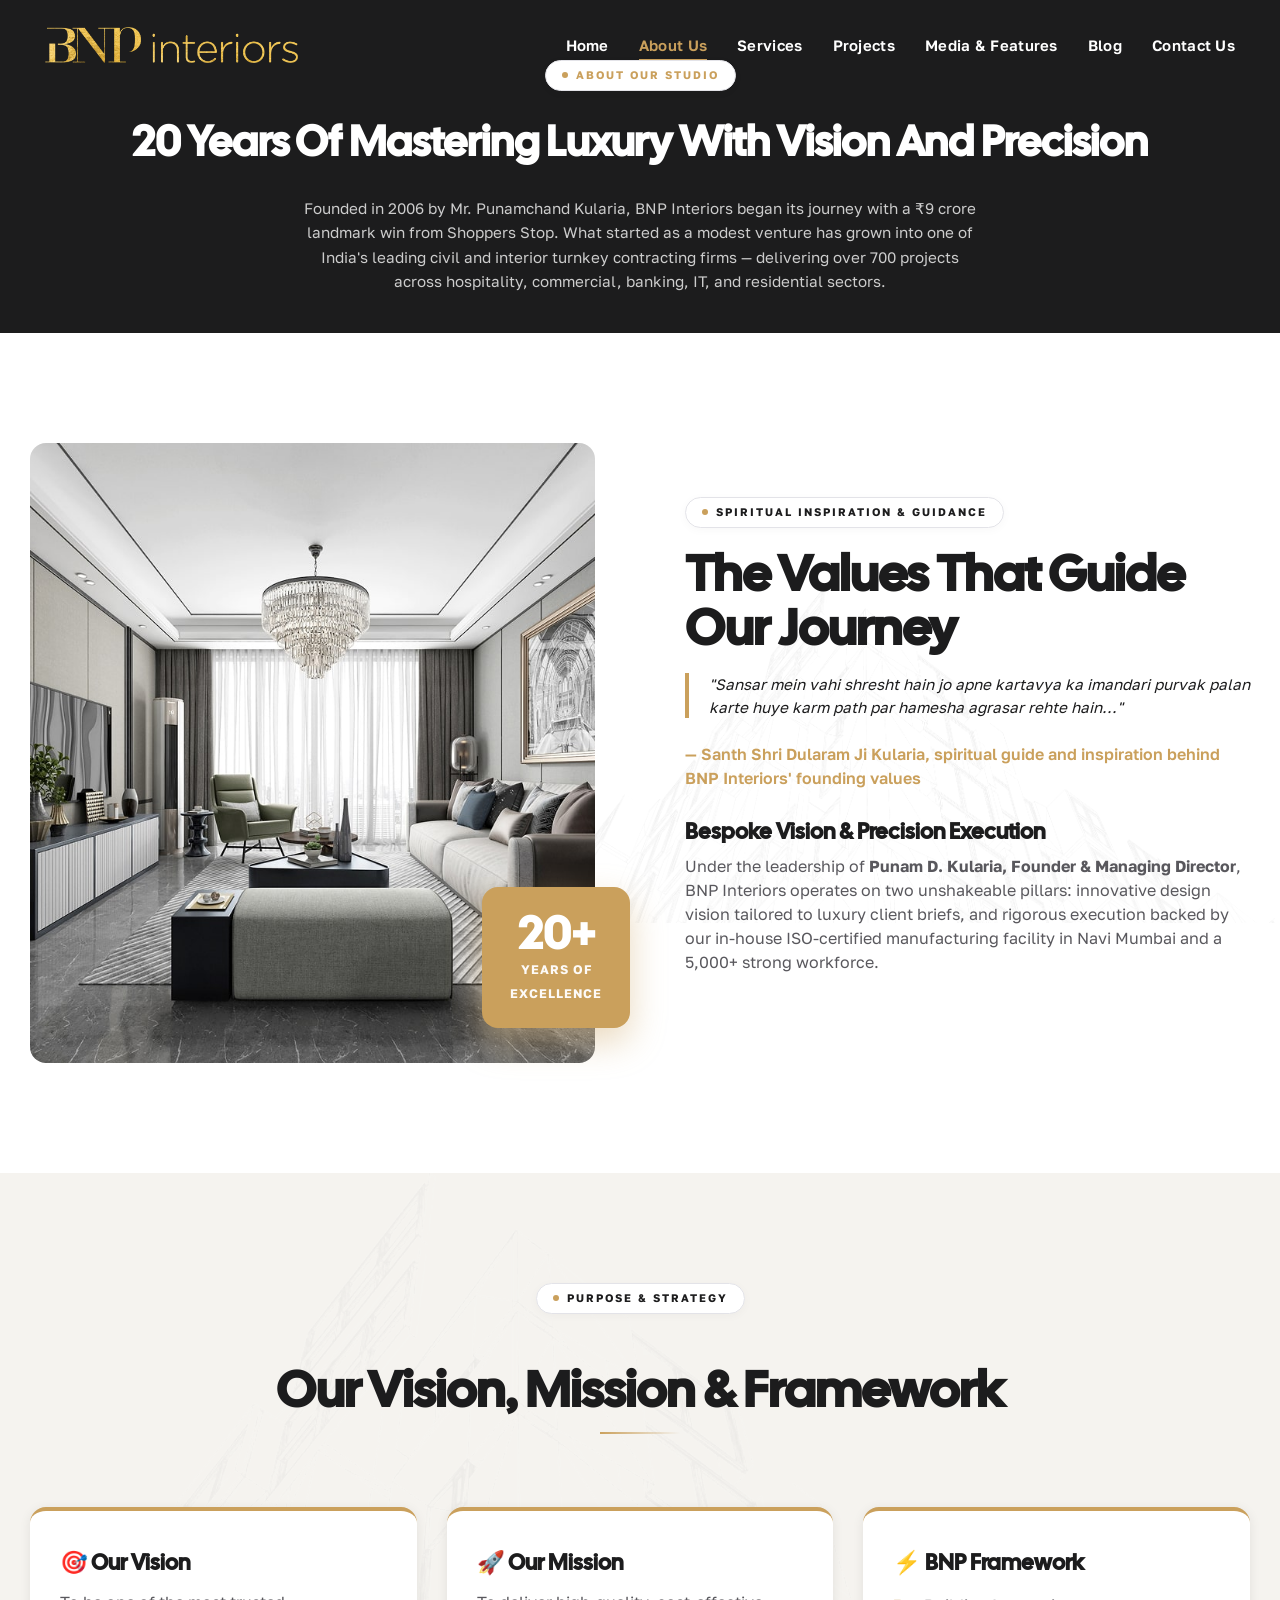
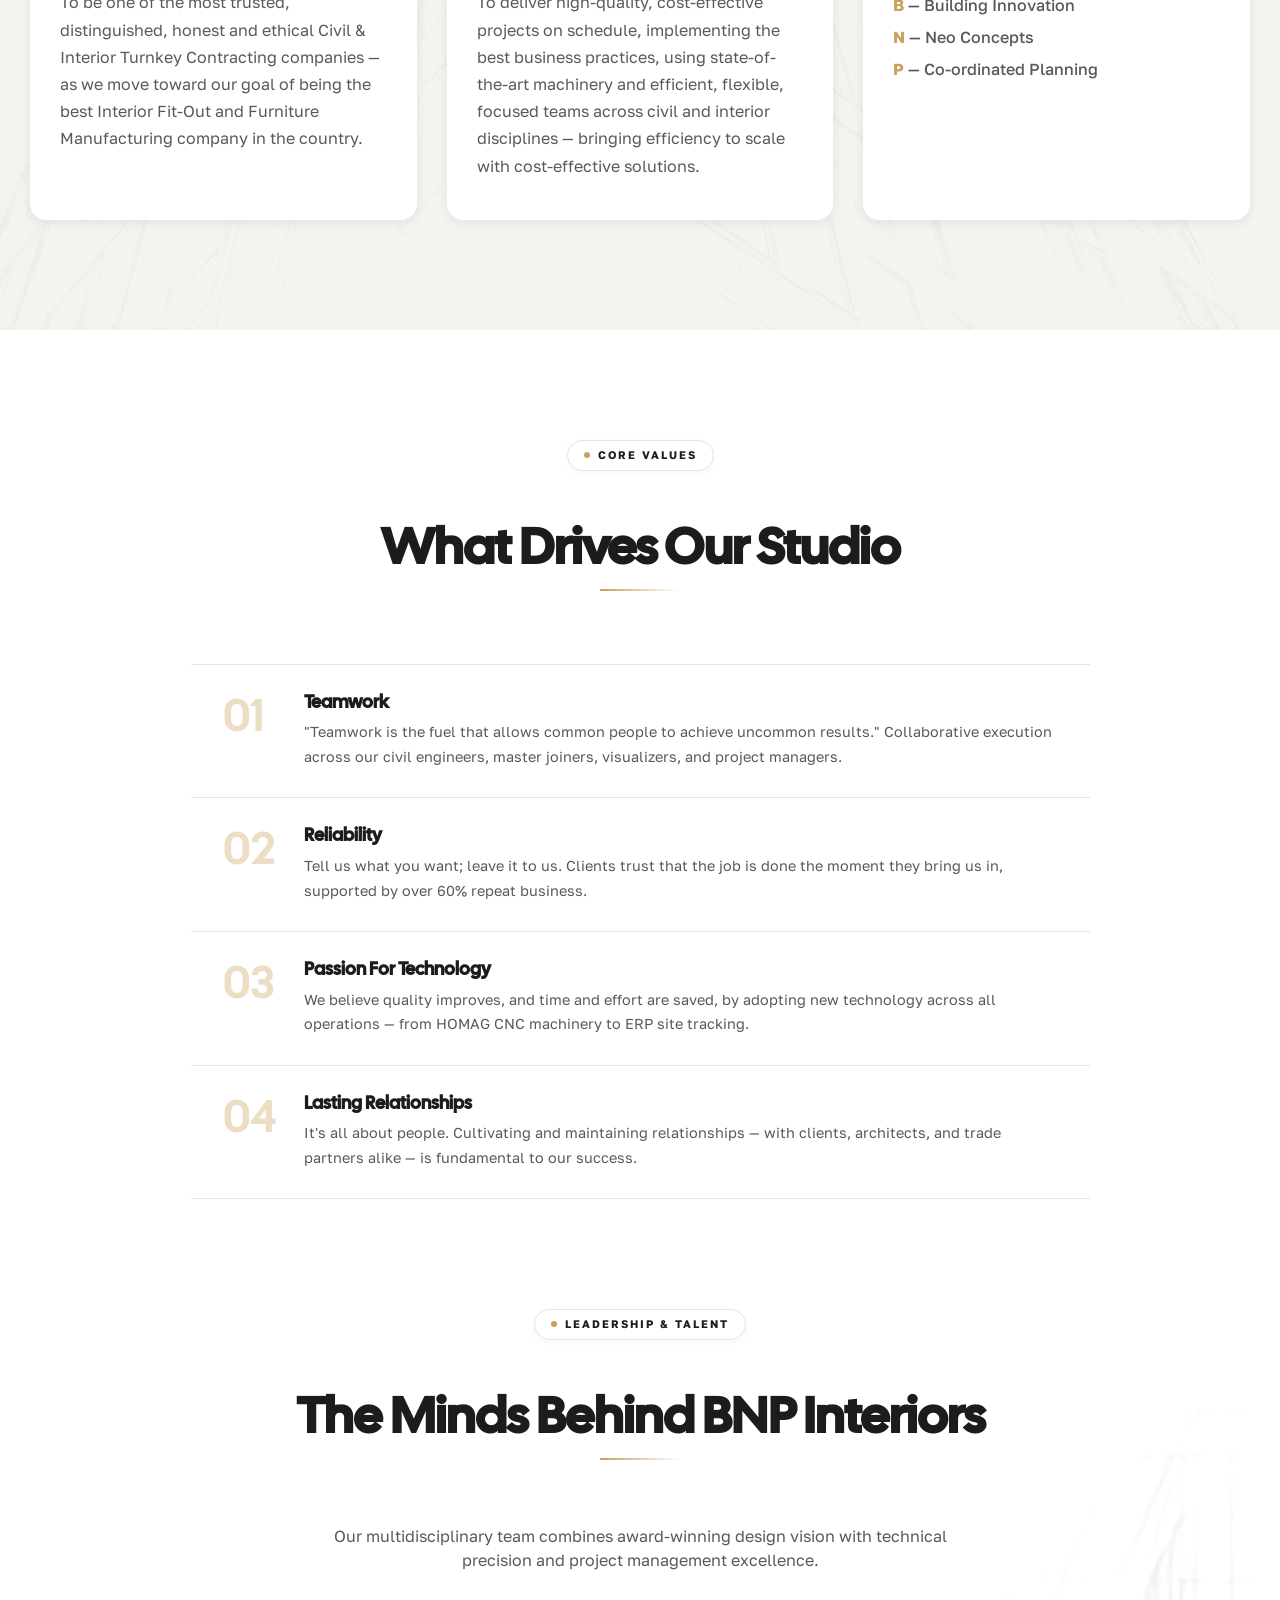
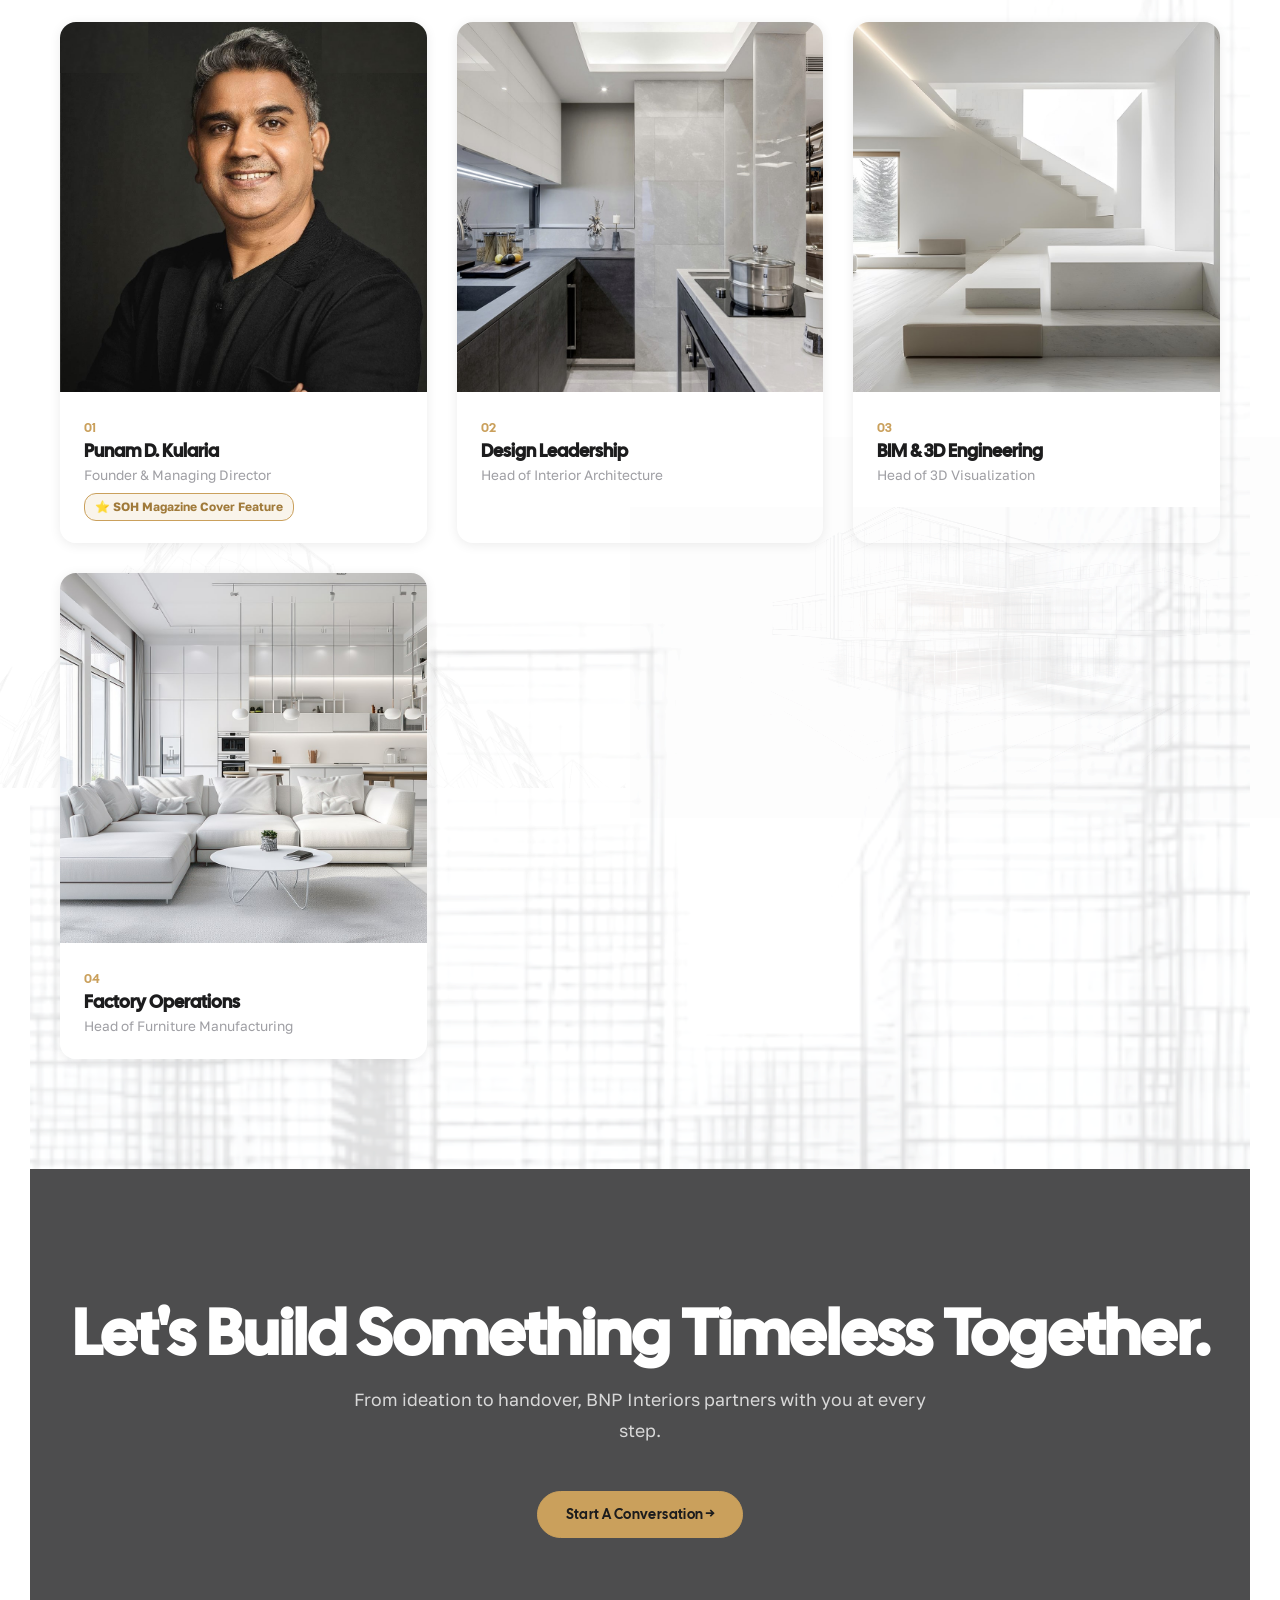
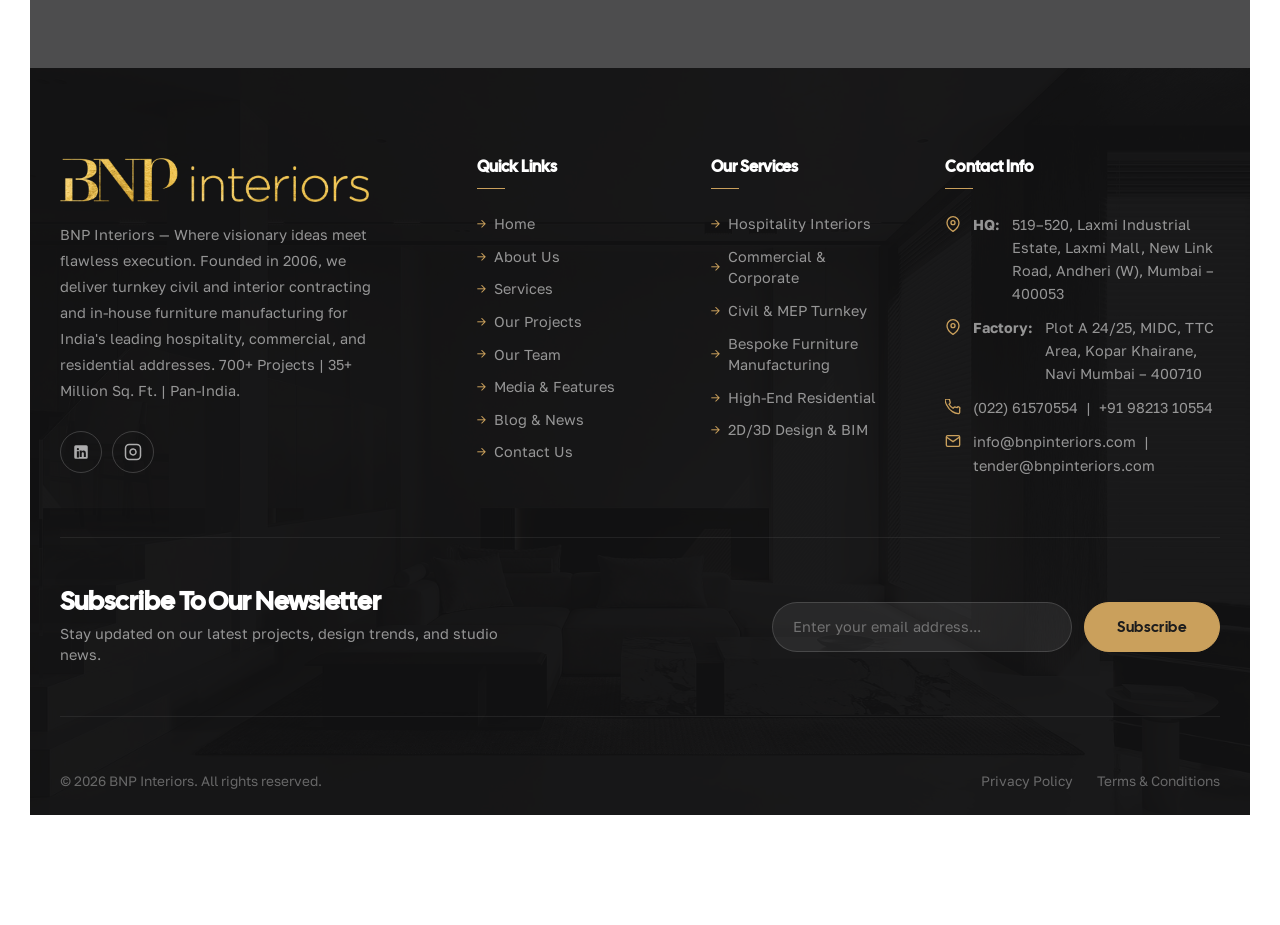
==== commit 924b415c: "Highlight Mr. Punam D. Kularia SOH Magazine feature, 3D media cards crawler, cleaned founder portrai" ====
--- a/about.html
+++ b/about.html
@@ -179,12 +179,17 @@
       <div class="team-grid" style="display:grid; grid-template-columns: repeat(auto-fit, minmax(280px, 1fr)); gap:30px;" data-anim-stagger>
         <div class="team-card">
           <div class="team-img">
-            <img src="assets/images/team-1.jpg" alt="Punam D. Kularia" loading="lazy">
+            <img src="assets/images/soh/punam-kalaria-leading-force.jpg" alt="Punam D. Kularia" loading="lazy" style="object-position: top center;">
           </div>
           <div class="team-info">
             <span class="team-num">01</span>
             <h3>Punam D. Kularia</h3>
             <p>Founder & Managing Director</p>
+            <div style="margin-top:8px;">
+              <a href="media.html#soh-feature" style="display:inline-flex; align-items:center; gap:5px; background:rgba(202,160,92,0.12); border:1px solid var(--color-primary); color:var(--color-primary-dk); font-size:0.75rem; font-weight:700; padding:4px 10px; border-radius:12px; text-decoration:none;">
+                <span>⭐ SOH Magazine Cover Feature</span>
+              </a>
+            </div>
           </div>
         </div>
 
@@ -236,7 +241,7 @@
     </div>
   </section>
 
-  <!-- FOOTER -->
+    <!-- FOOTER -->
   <footer class="site-footer" style="background-image: url('assets/images/foter-bg.jpg')">
     <div class="footer-overlay"></div>
     <div class="container">
@@ -260,6 +265,7 @@
             <li><a href="services.html">Services</a></li>
             <li><a href="projects.html">Our Projects</a></li>
             <li><a href="team.html">Our Team</a></li>
+            <li><a href="media.html">Media & Features</a></li>
             <li><a href="blog.html">Blog & News</a></li>
             <li><a href="contact.html">Contact Us</a></li>
           </ul>
--- a/assets/css/style.css
+++ b/assets/css/style.css
@@ -158,7 +158,16 @@
   margin-top: 16px;
 }
 
-/* ---- Architectural Background Sketch Overlay Classes ------ */
+/* ============================================================
+   AUTHENTIC ARCHITECTURAL & INTERIOR WIREFRAME SKETCHES
+   (High-Visibility Bold Architectural Line Drawings)
+   ============================================================ */
+
+/* Disable plain square grid overlay */
+.blueprint-grid-bg::after {
+  display: none !important;
+}
+
 .sketch-bg {
   position: relative;
 }
@@ -170,44 +179,47 @@
   background-repeat: no-repeat;
   background-position: center right;
   background-size: contain;
-  opacity: 0.14;
+  opacity: 0.75;
+  filter: contrast(1.2) brightness(0.92);
   pointer-events: none;
   z-index: 0;
 }
 
-/* Single right sketch */
+/* Single right architectural building sketch */
 .sketch-bg-1::before {
   background-image: url('../images/h1-bg01.png');
-  background-position: center right;
-  background-size: 650px;
-  opacity: 0.16;
-}
-
-/* Single left sketch */
+  background-position: center right -20px;
+  background-size: 720px auto;
+  opacity: 0.75;
+  filter: contrast(1.25);
+}
+
+/* Single left architectural building sketch */
 .sketch-bg-2::before {
   background-image: url('../images/h1-bg02.png');
-  background-position: center left;
-  background-size: 650px;
-  opacity: 0.16;
-}
-
-/* Center full-width building wireframe sketch */
+  background-position: center left -20px;
+  background-size: 720px auto;
+  opacity: 0.75;
+  filter: contrast(1.25);
+}
+
+/* Center full-width architectural wireframe building sketch */
 .sketch-bg-4::before {
   background-image: url('../images/h1-bg04.png');
   background-position: center center;
   background-size: cover;
-  opacity: 0.12;
+  opacity: 0.70;
 }
 
 /* Deco sketch overlay */
 .sketch-bg-deco::before {
   background-image: url('../images/Deco-contact-2.png');
   background-position: top right;
-  background-size: 420px;
-  opacity: 0.18;
-}
-
-/* Dual-sided architectural wireframe sketch (both left & right sides, as in live screenshot) */
+  background-size: 500px;
+  opacity: 0.75;
+}
+
+/* Dual-sided architectural wireframe building sketches (High Visibility) */
 .sketch-bg-both {
   position: relative;
 }
@@ -216,15 +228,42 @@
   position: absolute;
   inset: 0;
   background-image: url('../images/h1-bg01.png'), url('../images/h1-bg02.png');
-  background-position: bottom left, bottom right;
+  background-position: center left -30px, center right -30px;
   background-repeat: no-repeat, no-repeat;
-  background-size: 550px auto, 550px auto;
-  opacity: 0.16;
+  background-size: 680px auto, 680px auto;
+  opacity: 0.78;
+  filter: contrast(1.25) brightness(0.9);
   pointer-events: none;
   z-index: 0;
 }
 
-/* Newsletter section light-bg architectural wireframe (matching exact live screenshot) */
+/* Architectural floorplan & CAD line drawing overlay */
+.sketch-bg-floorplan::before {
+  background-image: url('../images/about-background-1.png');
+  background-position: center center;
+  background-size: cover;
+  opacity: 0.75;
+  filter: contrast(1.2);
+}
+
+/* Team & Process architectural wireframe sketch */
+.sketch-bg-team::before {
+  background-image: url('../images/team-deco-bg.png');
+  background-position: center center;
+  background-size: cover;
+  opacity: 0.75;
+  filter: contrast(1.2);
+}
+
+/* Corner architectural CAD sketch */
+.sketch-bg-corner::before {
+  background-image: url('../images/h1-bg01.png');
+  background-position: top right;
+  background-size: 600px auto;
+  opacity: 0.75;
+}
+
+/* Newsletter section architectural wireframe */
 .sketch-bg-newsletter {
   position: relative;
   background-color: #faf9f6 !important;
@@ -236,8 +275,9 @@
   background-image: url('../images/h1-bg04.png'), url('../images/h1-bg01.png');
   background-position: center center, center right;
   background-repeat: no-repeat, no-repeat;
-  background-size: cover, 600px auto;
-  opacity: 0.18;
+  background-size: cover, 700px auto;
+  opacity: 0.75;
+  filter: contrast(1.25);
   pointer-events: none;
   z-index: 0;
 }
@@ -248,24 +288,9 @@
   background-image: url('../images/h1-bg02.png');
   background-position: center left;
   background-repeat: no-repeat;
-  background-size: 600px auto;
-  opacity: 0.18;
-  pointer-events: none;
-  z-index: 0;
-}
-
-/* Structural Blueprint Grid Background Overlay */
-.blueprint-grid-bg {
-  position: relative;
-}
-.blueprint-grid-bg::after {
-  content: '';
-  position: absolute;
-  inset: 0;
-  background-image: 
-    linear-gradient(to right, rgba(202, 160, 92, 0.05) 1px, transparent 1px),
-    linear-gradient(to bottom, rgba(202, 160, 92, 0.05) 1px, transparent 1px);
-  background-size: 50px 50px;
+  background-size: 700px auto;
+  opacity: 0.75;
+  filter: contrast(1.25);
   pointer-events: none;
   z-index: 0;
 }
@@ -989,41 +1014,35 @@
 }
 .about-img-main:hover img { transform: scale(1.04); }
 
-.about-img-badge {
-  position: absolute;
-  bottom: 40px;
-  right: -40px;
-  width: 170px; height: 170px;
-  border-radius: 50%;
-  overflow: hidden;
-  border: 6px solid var(--color-white);
-  box-shadow: var(--shadow);
-}
-.about-img-badge img { width: 100%; height: 100%; object-fit: cover; }
+.about-img-badge { display: none; }
 
 .about-stat-card {
   position: absolute;
-  top: 50px;
-  right: -50px;
-  background: var(--color-primary);
-  padding: 26px 32px;
+  bottom: 35px;
+  right: -35px;
+  background: var(--color-primary);
+  padding: 24px 28px;
   border-radius: var(--radius-lg);
   text-align: center;
-  box-shadow: var(--shadow);
+  box-shadow: 0 14px 35px rgba(202, 160, 92, 0.4);
+  z-index: 5;
 }
 .about-stat-card .stat-num {
   display: block;
   font-family: var(--font-heading);
-  font-size: 3.5rem;
-  color: var(--color-secondary);
+  font-size: 2.8rem;
+  color: var(--color-white);
   line-height: 1;
+  font-weight: 800;
 }
 .about-stat-card .stat-label {
-  font-size: 0.8rem;
-  font-weight: 600;
+  font-size: 0.78rem;
+  font-weight: 700;
   letter-spacing: 1px;
   text-transform: uppercase;
-  color: var(--color-secondary);
+  color: rgba(255, 255, 255, 0.95);
+  line-height: 1.4;
+  margin-top: 4px;
 }
 
 .about-content .section-desc { margin-bottom: 36px; }
@@ -2394,3 +2413,244 @@
   }
 }
 
+/* ============================================================
+   SOH MAGAZINE FEATURE SPOTLIGHT STYLES
+   ============================================================ */
+.soh-banner-card {
+  position: relative;
+  background: linear-gradient(135deg, #161618 0%, #1c1c1e 50%, #121214 100%);
+  border: 1px solid rgba(202, 160, 92, 0.35);
+  border-radius: 24px;
+  padding: 45px;
+  box-shadow: 0 25px 60px rgba(0, 0, 0, 0.4), 0 0 35px rgba(202, 160, 92, 0.15);
+  overflow: hidden;
+  margin-bottom: 50px;
+}
+.soh-banner-card::before {
+  content: '';
+  position: absolute;
+  top: 0; left: 0; right: 0;
+  height: 3px;
+  background: linear-gradient(90deg, transparent, var(--color-primary), #f5d796, var(--color-primary), transparent);
+}
+.soh-grid {
+  display: grid;
+  grid-template-columns: 1fr 1.15fr;
+  gap: 40px;
+  align-items: center;
+}
+.soh-media-wrapper {
+  position: relative;
+  border-radius: 16px;
+  overflow: hidden;
+  box-shadow: 0 15px 35px rgba(0,0,0,0.5);
+  border: 1px solid rgba(255, 255, 255, 0.1);
+  background: #0d0d0f;
+}
+.soh-media-wrapper img {
+  width: 100%;
+  height: auto;
+  display: block;
+  transition: transform 0.6s ease;
+}
+.soh-media-wrapper:hover img {
+  transform: scale(1.03);
+}
+.soh-play-btn {
+  position: absolute;
+  top: 50%; left: 50%;
+  transform: translate(-50%, -50%);
+  width: 68px; height: 68px;
+  border-radius: 50%;
+  background: var(--color-primary);
+  color: var(--color-secondary);
+  display: flex; align-items: center; justify-content: center;
+  box-shadow: 0 0 30px rgba(202, 160, 92, 0.6);
+  cursor: pointer;
+  border: none;
+  transition: all 0.3s var(--ease-spring);
+  z-index: 5;
+}
+.soh-play-btn:hover {
+  transform: translate(-50%, -50%) scale(1.15);
+  background: #ffffff;
+  color: var(--color-secondary);
+  box-shadow: 0 0 45px rgba(255, 255, 255, 0.8);
+}
+.soh-play-btn svg {
+  width: 24px; height: 24px;
+  fill: currentColor;
+  margin-left: 3px;
+}
+.soh-content {
+  color: #ffffff;
+}
+.soh-tag {
+  display: inline-flex;
+  align-items: center;
+  gap: 8px;
+  padding: 6px 16px;
+  background: rgba(202, 160, 92, 0.15);
+  border: 1px solid rgba(202, 160, 92, 0.4);
+  color: var(--color-primary);
+  font-family: var(--font-heading);
+  font-size: 0.85rem;
+  font-weight: 700;
+  border-radius: 30px;
+  margin-bottom: 18px;
+  letter-spacing: 1px;
+  text-transform: uppercase;
+}
+.soh-content h2 {
+  font-size: clamp(1.8rem, 3.5vw, 2.5rem);
+  color: #ffffff;
+  line-height: 1.25;
+  margin-bottom: 18px;
+  font-family: var(--font-heading);
+}
+.soh-author-quote {
+  border-left: 3px solid var(--color-primary);
+  padding-left: 18px;
+  margin: 20px 0;
+  color: #d1d1d6;
+  font-style: italic;
+  font-size: 0.98rem;
+  line-height: 1.7;
+}
+.soh-stats-row {
+  display: flex;
+  gap: 25px;
+  margin: 25px 0;
+  padding-top: 20px;
+  border-top: 1px solid rgba(255, 255, 255, 0.1);
+}
+.soh-stat-box h4 {
+  font-size: 1.6rem;
+  color: var(--color-primary);
+  margin: 0;
+  font-family: var(--font-heading);
+}
+.soh-stat-box p {
+  font-size: 0.82rem;
+  color: #a0a0a5;
+  margin: 4px 0 0;
+}
+
+/* HERO ANNOUNCEMENT TICKER */
+.hero-announcement-ticker {
+  display: inline-flex;
+  align-items: center;
+  gap: 12px;
+  background: rgba(28, 28, 29, 0.85);
+  border: 1px solid rgba(202, 160, 92, 0.4);
+  padding: 8px 20px;
+  border-radius: 30px;
+  color: #ffffff;
+  font-size: 0.88rem;
+  margin-bottom: 25px;
+  backdrop-filter: blur(10px);
+  box-shadow: 0 8px 25px rgba(0,0,0,0.3);
+  transition: transform 0.3s ease, border-color 0.3s ease;
+}
+.hero-announcement-ticker:hover {
+  transform: translateY(-2px);
+  border-color: var(--color-primary);
+}
+.hero-announcement-ticker .badge-gold {
+  background: var(--color-primary);
+  color: #000000;
+  font-weight: 700;
+  padding: 3px 10px;
+  border-radius: 12px;
+  font-size: 0.75rem;
+  text-transform: uppercase;
+  letter-spacing: 0.5px;
+}
+
+/* VIDEO MODAL STYLES */
+.soh-video-modal {
+  position: fixed;
+  inset: 0;
+  background: rgba(0, 0, 0, 0.92);
+  z-index: 9999;
+  display: flex;
+  align-items: center;
+  justify-content: center;
+  opacity: 0;
+  pointer-events: none;
+  transition: opacity 0.4s ease;
+  padding: 20px;
+}
+.soh-video-modal.active {
+  opacity: 1;
+  pointer-events: auto;
+}
+.soh-video-modal-content {
+  position: relative;
+  width: 100%;
+  max-width: 900px;
+  background: #000000;
+  border-radius: 16px;
+  overflow: hidden;
+  box-shadow: 0 20px 50px rgba(0,0,0,0.8);
+  border: 1px solid rgba(202, 160, 92, 0.3);
+}
+.soh-video-modal video {
+  width: 100%;
+  max-height: 80vh;
+  display: block;
+  outline: none;
+}
+.soh-modal-close {
+  position: absolute;
+  top: 15px; right: 15px;
+  width: 40px; height: 40px;
+  border-radius: 50%;
+  background: rgba(255, 255, 255, 0.2);
+  color: #ffffff;
+  border: none;
+  font-size: 1.4rem;
+  cursor: pointer;
+  display: flex; align-items: center; justify-content: center;
+  transition: background 0.3s ease;
+  z-index: 10;
+}
+.soh-modal-close:hover {
+  background: var(--color-primary);
+  color: var(--color-secondary);
+}
+
+@media (max-width: 991px) {
+  .soh-grid {
+    grid-template-columns: 1fr;
+  }
+  .soh-banner-card {
+    padding: 30px 24px;
+  }
+}
+
+/* MEDIA FEATURES 3D UPLIFTED CARDS CRAWLER STYLES */
+.media-crawler-track::-webkit-scrollbar {
+  display: none;
+}
+.media-3d-card {
+  transition: transform 0.4s var(--ease-out), box-shadow 0.4s var(--ease-out), border-color 0.4s var(--ease-out);
+}
+.media-3d-card:hover {
+  transform: translateY(-10px) scale(1.015);
+  box-shadow: 0 22px 50px rgba(0,0,0,0.12), 0 0 25px rgba(202, 160, 92, 0.15) !important;
+  border-color: var(--color-primary) !important;
+}
+.media-3d-card:hover .media-card-thumb img {
+  transform: scale(1.08);
+}
+.crawler-btn:hover {
+  transform: scale(1.1);
+  background: var(--color-primary-dk) !important;
+  color: var(--color-white) !important;
+}
+
+
+
+
+
